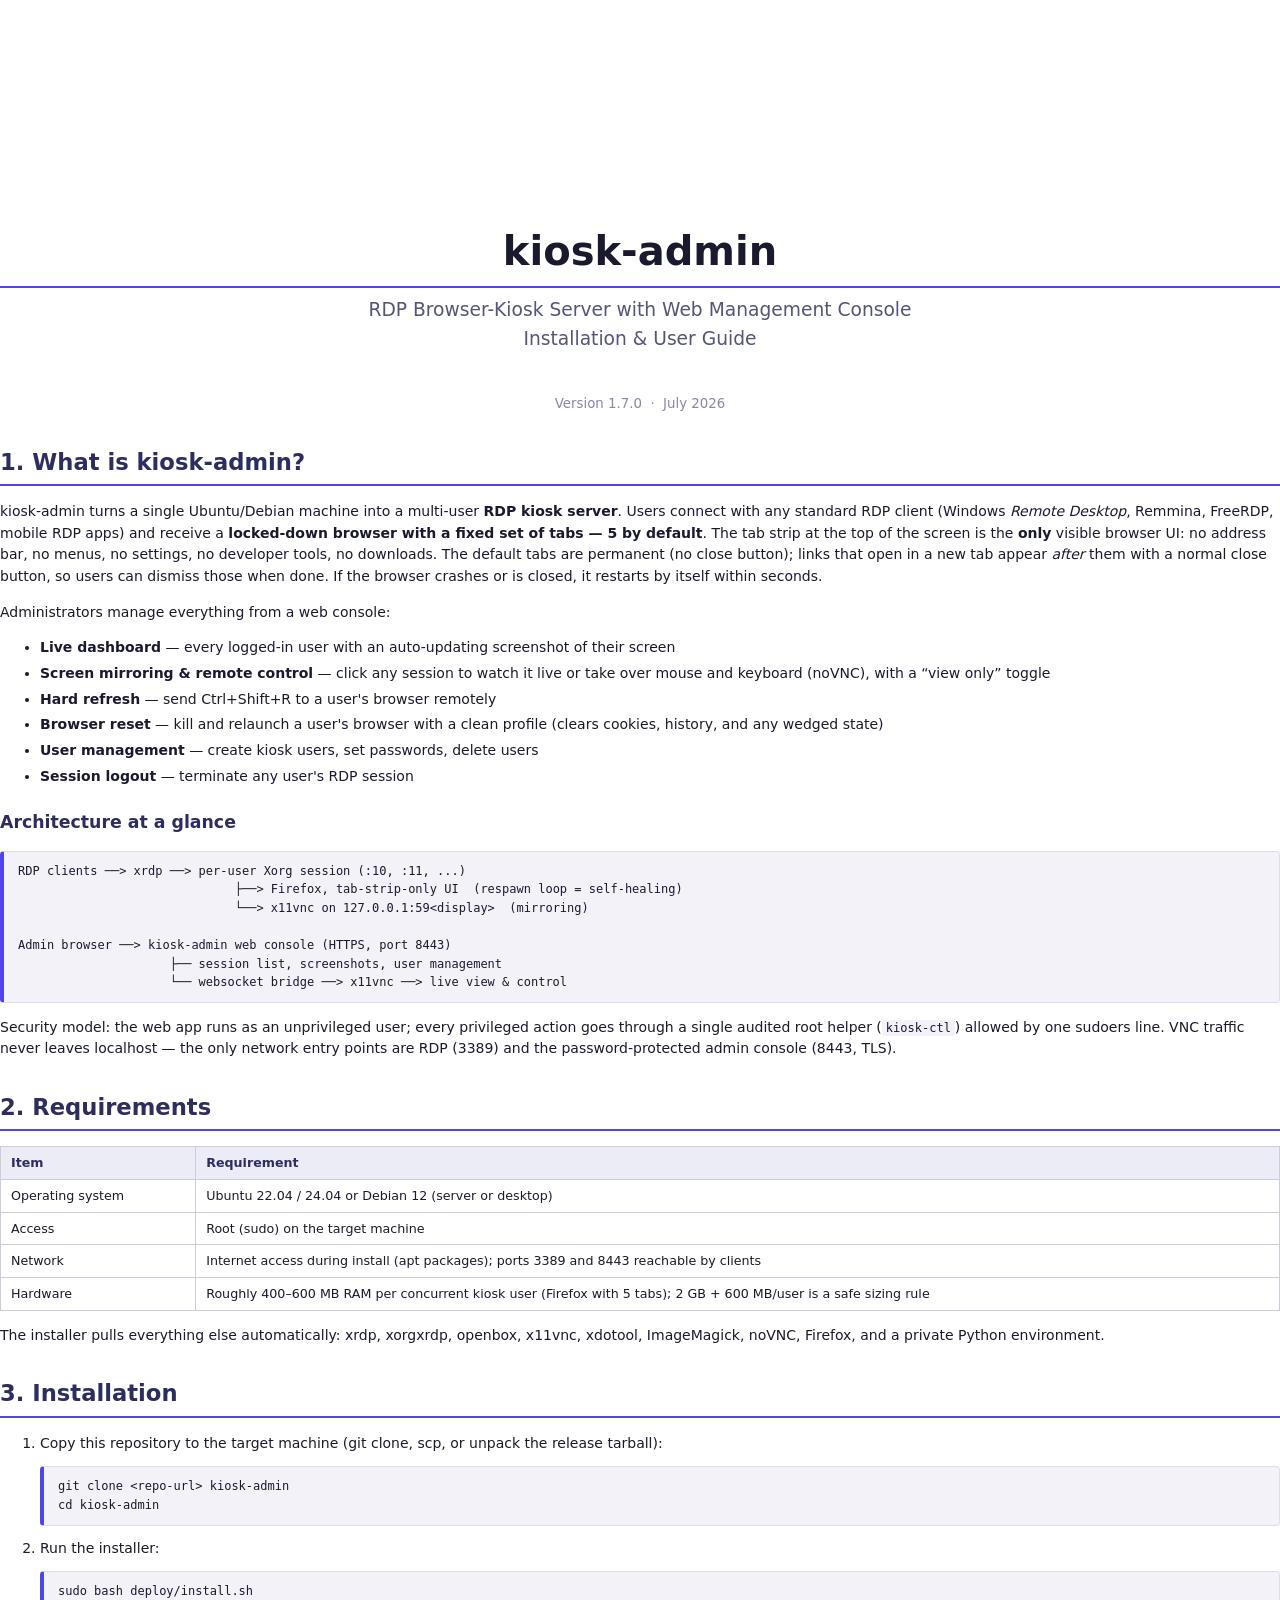
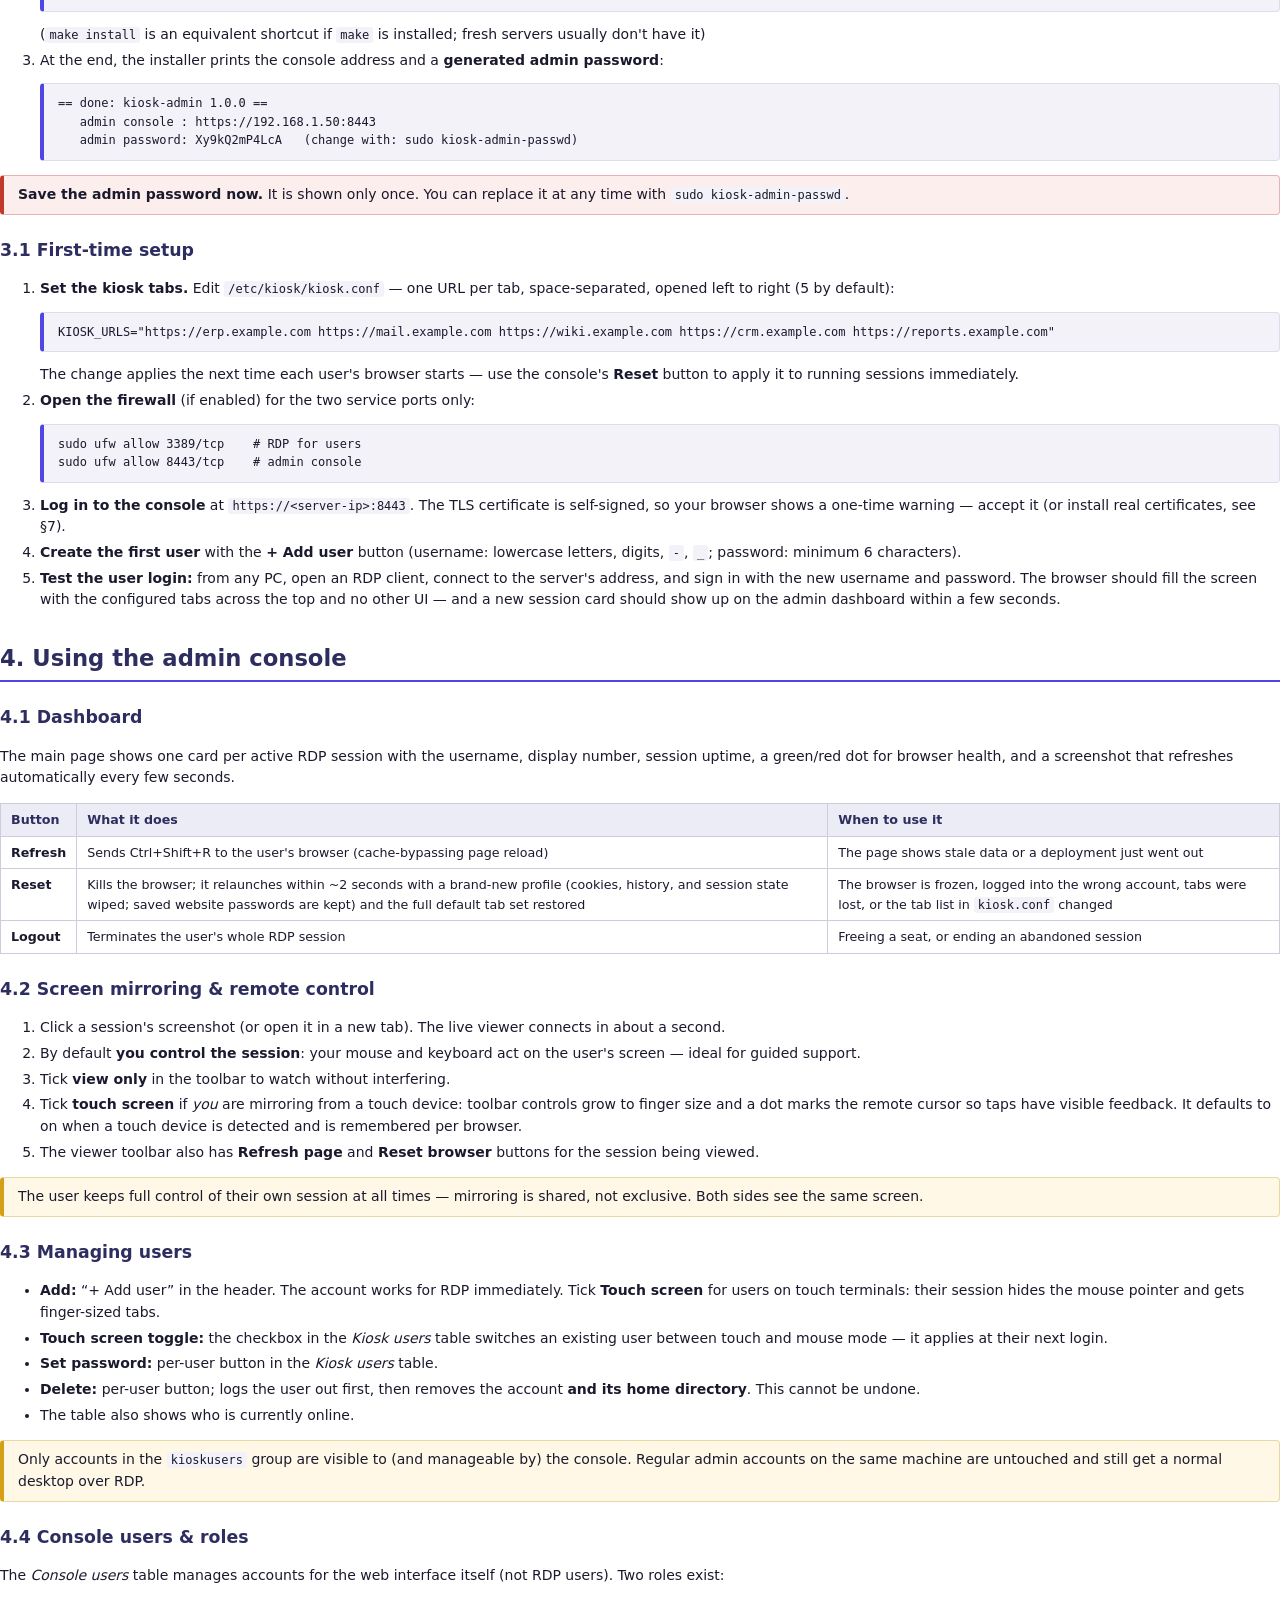
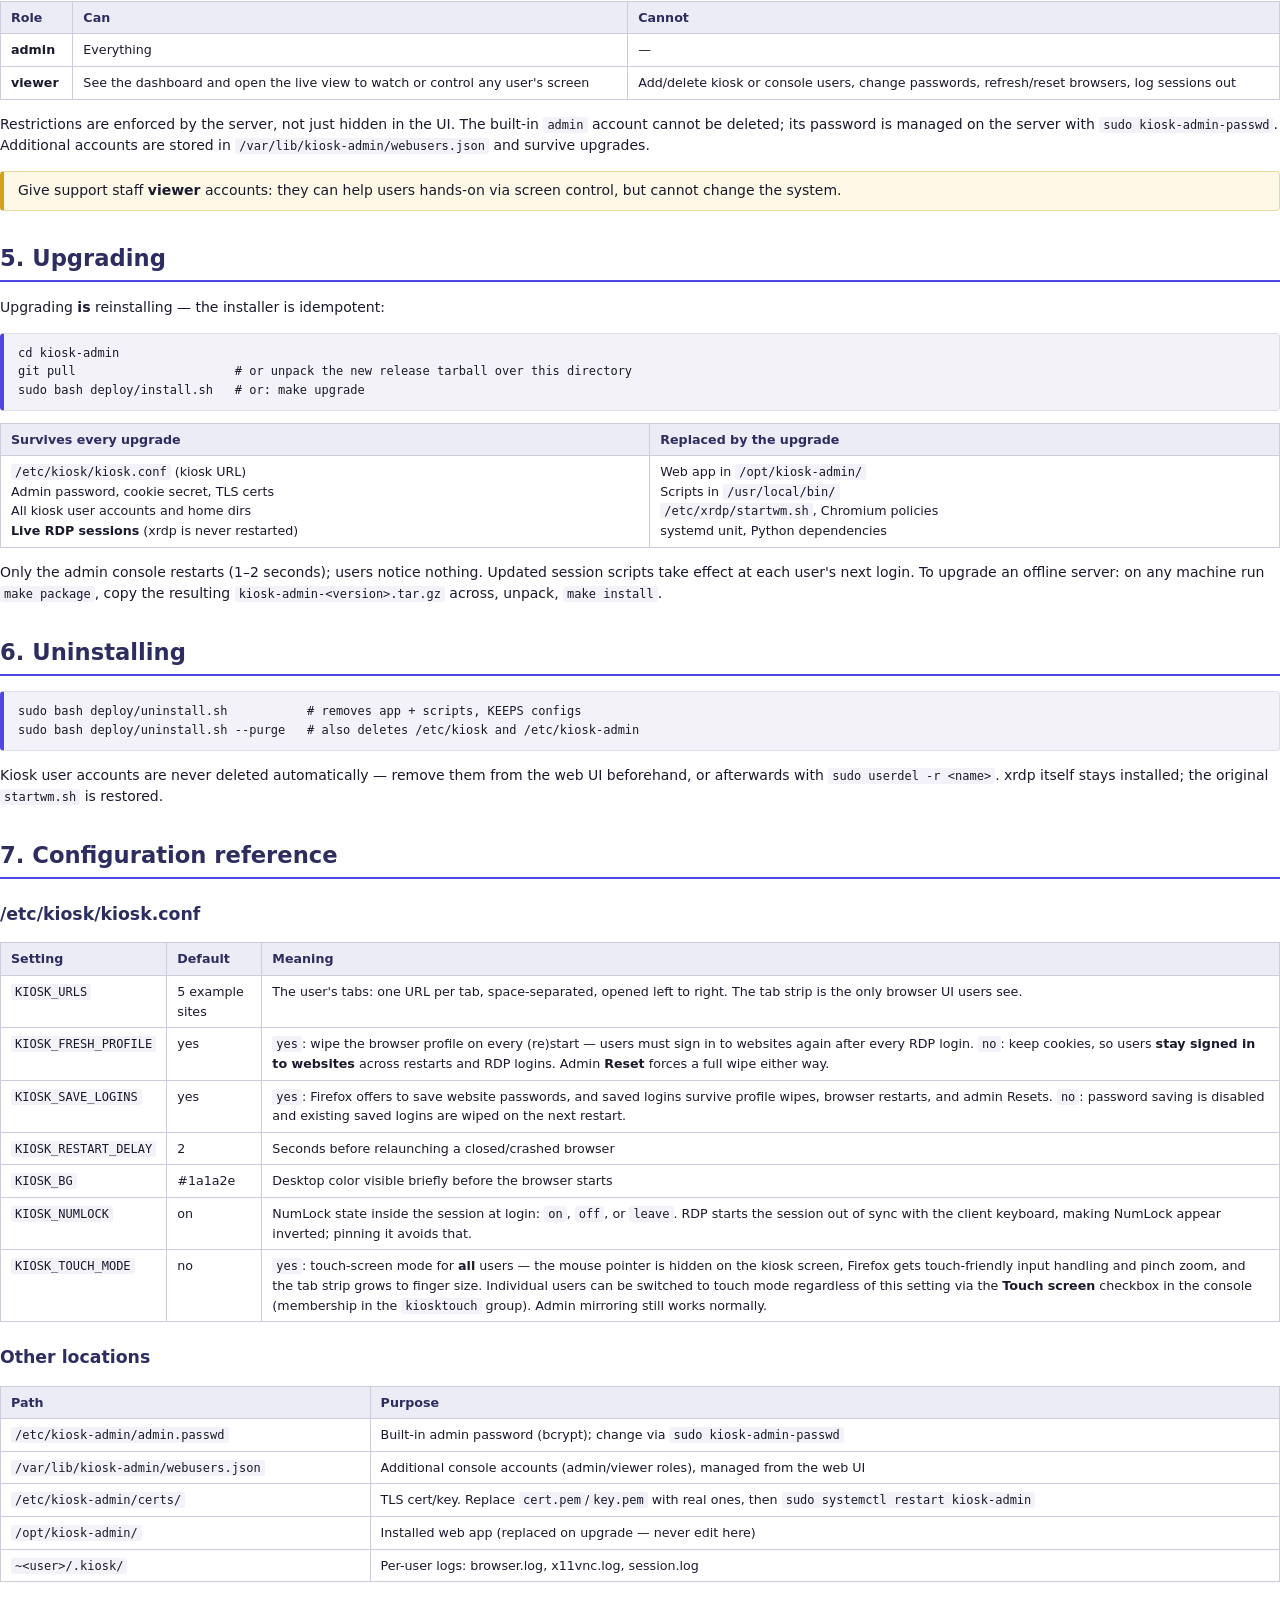
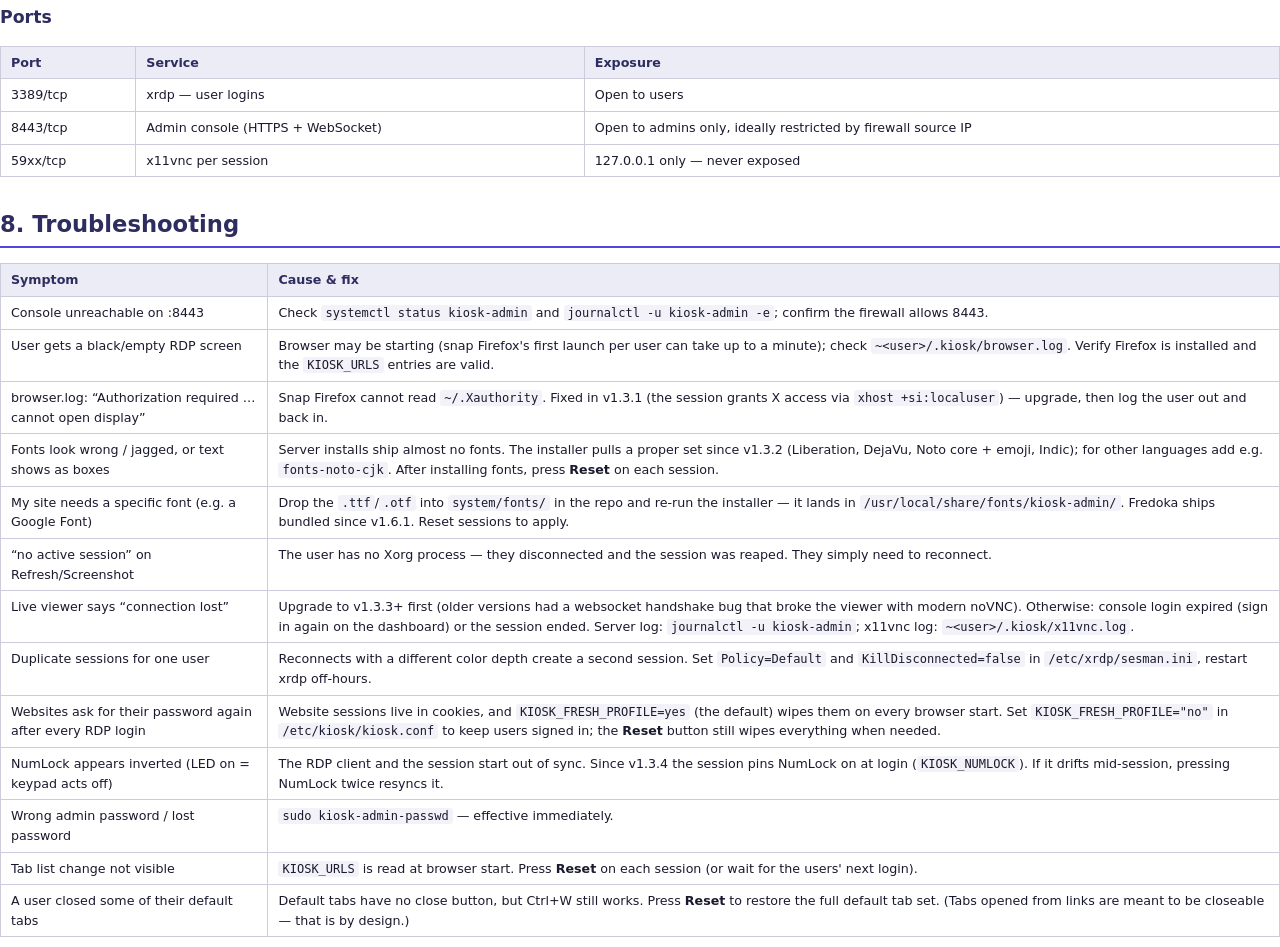
==== docs/guide.html @ f38122cc "Per-user touch screens + touch mode for the mirroring viewer - Kiosk users: "Touch screen" checkbox " ====
<!DOCTYPE html>
<html lang="en">
<head>
<meta charset="utf-8">
<title>kiosk-admin — Installation &amp; User Guide</title>
<style>
  body {
    font-family: "DejaVu Sans", Helvetica, Arial, sans-serif;
    font-size: 10.5pt;
    color: #1a1a2e;
    line-height: 1.55;
    margin: 0;
  }
  .cover {
    text-align: center;
    padding-top: 220px;
    page-break-after: always;
  }
  .cover h1 { font-size: 30pt; margin: 0 0 8px; color: #1a1a2e; }
  .cover .sub { font-size: 14pt; color: #55557a; margin-bottom: 40px; }
  .cover .meta { color: #8888a8; font-size: 10pt; }
  h1 {
    font-size: 17pt; color: #2d2d5f;
    border-bottom: 2px solid #4f46e5;
    padding-bottom: 4px; margin-top: 30px;
    page-break-after: avoid;
  }
  h2 {
    font-size: 13pt; color: #2d2d5f;
    margin-top: 22px; page-break-after: avoid;
  }
  code, pre {
    font-family: "DejaVu Sans Mono", Consolas, monospace;
    font-size: 9pt;
    background: #f2f2f8;
  }
  code { padding: 1px 4px; border-radius: 3px; }
  pre {
    padding: 10px 14px;
    border: 1px solid #ddddee;
    border-left: 4px solid #4f46e5;
    border-radius: 4px;
    white-space: pre-wrap;
    page-break-inside: avoid;
  }
  table {
    border-collapse: collapse;
    width: 100%;
    margin: 10px 0;
    page-break-inside: avoid;
  }
  th, td {
    border: 1px solid #ccccdd;
    padding: 6px 10px;
    text-align: left;
    vertical-align: top;
    font-size: 9.5pt;
  }
  th { background: #ececf6; color: #2d2d5f; }
  .note {
    background: #fff8e6;
    border: 1px solid #e8d9a0;
    border-left: 4px solid #d4a017;
    padding: 8px 14px;
    border-radius: 4px;
    margin: 12px 0;
    page-break-inside: avoid;
  }
  .warn {
    background: #fdeeee;
    border: 1px solid #e5b5b5;
    border-left: 4px solid #c0392b;
    padding: 8px 14px;
    border-radius: 4px;
    margin: 12px 0;
    page-break-inside: avoid;
  }
  ol li, ul li { margin-bottom: 4px; }
  .toc { line-height: 2; }
  .toc a { color: #2d2d5f; text-decoration: none; }
</style>
</head>
<body>

<div class="cover">
  <h1>kiosk-admin</h1>
  <div class="sub">RDP Browser-Kiosk Server with Web Management Console<br>Installation &amp; User Guide</div>
  <div class="meta">Version 1.7.0 &nbsp;&middot;&nbsp; July 2026</div>
</div>

<h1>1. What is kiosk-admin?</h1>
<p>
kiosk-admin turns a single Ubuntu/Debian machine into a multi-user
<b>RDP kiosk server</b>. Users connect with any standard RDP client
(Windows <i>Remote Desktop</i>, Remmina, FreeRDP, mobile RDP apps) and receive a
<b>locked-down browser with a fixed set of tabs — 5 by default</b>. The tab strip
at the top of the screen is the <b>only</b> visible browser UI: no address bar,
no menus, no settings, no developer tools, no downloads. The default tabs are
permanent (no close button); links that open in a new tab appear <i>after</i>
them with a normal close button, so users can dismiss those when done. If the
browser crashes or is closed, it restarts by itself within seconds.
</p>
<p>Administrators manage everything from a web console:</p>
<ul>
  <li><b>Live dashboard</b> — every logged-in user with an auto-updating screenshot of their screen</li>
  <li><b>Screen mirroring &amp; remote control</b> — click any session to watch it live or take over mouse and keyboard (noVNC), with a “view only” toggle</li>
  <li><b>Hard refresh</b> — send Ctrl+Shift+R to a user's browser remotely</li>
  <li><b>Browser reset</b> — kill and relaunch a user's browser with a clean profile (clears cookies, history, and any wedged state)</li>
  <li><b>User management</b> — create kiosk users, set passwords, delete users</li>
  <li><b>Session logout</b> — terminate any user's RDP session</li>
</ul>

<h2>Architecture at a glance</h2>
<pre>RDP clients ──> xrdp ──> per-user Xorg session (:10, :11, ...)
                              ├──> Firefox, tab-strip-only UI  (respawn loop = self-healing)
                              └──> x11vnc on 127.0.0.1:59&lt;display&gt;  (mirroring)

Admin browser ──> kiosk-admin web console (HTTPS, port 8443)
                     ├── session list, screenshots, user management
                     └── websocket bridge ──> x11vnc ──> live view &amp; control</pre>
<p>
Security model: the web app runs as an unprivileged user; every privileged action
goes through a single audited root helper (<code>kiosk-ctl</code>) allowed by one
sudoers line. VNC traffic never leaves localhost — the only network entry points
are RDP (3389) and the password-protected admin console (8443, TLS).
</p>

<h1>2. Requirements</h1>
<table>
  <tr><th>Item</th><th>Requirement</th></tr>
  <tr><td>Operating system</td><td>Ubuntu 22.04 / 24.04 or Debian 12 (server or desktop)</td></tr>
  <tr><td>Access</td><td>Root (sudo) on the target machine</td></tr>
  <tr><td>Network</td><td>Internet access during install (apt packages); ports 3389 and 8443 reachable by clients</td></tr>
  <tr><td>Hardware</td><td>Roughly 400–600&nbsp;MB RAM per concurrent kiosk user (Firefox with 5 tabs); 2&nbsp;GB + 600&nbsp;MB/user is a safe sizing rule</td></tr>
</table>
<p>The installer pulls everything else automatically: xrdp, xorgxrdp, openbox,
x11vnc, xdotool, ImageMagick, noVNC, Firefox, and a private Python environment.</p>

<h1>3. Installation</h1>
<ol>
  <li>Copy this repository to the target machine (git clone, scp, or unpack the release tarball):
<pre>git clone &lt;repo-url&gt; kiosk-admin
cd kiosk-admin</pre></li>
  <li>Run the installer:
<pre>sudo bash deploy/install.sh</pre>
      (<code>make install</code> is an equivalent shortcut if <code>make</code> is
      installed; fresh servers usually don't have it)</li>
  <li>At the end, the installer prints the console address and a
      <b>generated admin password</b>:
<pre>== done: kiosk-admin 1.0.0 ==
   admin console : https://192.168.1.50:8443
   admin password: Xy9kQ2mP4LcA   (change with: sudo kiosk-admin-passwd)</pre></li>
</ol>
<div class="warn"><b>Save the admin password now.</b> It is shown only once.
You can replace it at any time with <code>sudo kiosk-admin-passwd</code>.</div>

<h2>3.1 First-time setup</h2>
<ol>
  <li><b>Set the kiosk tabs.</b> Edit <code>/etc/kiosk/kiosk.conf</code> —
      one URL per tab, space-separated, opened left to right (5 by default):
<pre>KIOSK_URLS="https://erp.example.com https://mail.example.com https://wiki.example.com https://crm.example.com https://reports.example.com"</pre>
      The change applies the next time each user's browser starts — use the
      console's <b>Reset</b> button to apply it to running sessions immediately.</li>
  <li><b>Open the firewall</b> (if enabled) for the two service ports only:
<pre>sudo ufw allow 3389/tcp    # RDP for users
sudo ufw allow 8443/tcp    # admin console</pre></li>
  <li><b>Log in to the console</b> at <code>https://&lt;server-ip&gt;:8443</code>.
      The TLS certificate is self-signed, so your browser shows a one-time
      warning — accept it (or install real certificates, see §7).</li>
  <li><b>Create the first user</b> with the <b>+ Add user</b> button
      (username: lowercase letters, digits, <code>-</code>, <code>_</code>;
      password: minimum 6 characters).</li>
  <li><b>Test the user login:</b> from any PC, open an RDP client, connect to the
      server's address, and sign in with the new username and password. The browser
      should fill the screen with the configured tabs across the top and no other
      UI — and a new session card should show up on the admin dashboard within a
      few seconds.</li>
</ol>

<h1>4. Using the admin console</h1>

<h2>4.1 Dashboard</h2>
<p>The main page shows one card per active RDP session with the username,
display number, session uptime, a green/red dot for browser health, and a
screenshot that refreshes automatically every few seconds.</p>
<table>
  <tr><th>Button</th><th>What it does</th><th>When to use it</th></tr>
  <tr><td><b>Refresh</b></td><td>Sends Ctrl+Shift+R to the user's browser
      (cache-bypassing page reload)</td>
      <td>The page shows stale data or a deployment just went out</td></tr>
  <tr><td><b>Reset</b></td><td>Kills the browser; it relaunches within ~2 seconds
      with a brand-new profile (cookies, history, and session state wiped;
      saved website passwords are kept) and the full default tab set restored</td>
      <td>The browser is frozen, logged into the wrong account, tabs were lost,
      or the tab list in <code>kiosk.conf</code> changed</td></tr>
  <tr><td><b>Logout</b></td><td>Terminates the user's whole RDP session</td>
      <td>Freeing a seat, or ending an abandoned session</td></tr>
</table>

<h2>4.2 Screen mirroring &amp; remote control</h2>
<ol>
  <li>Click a session's screenshot (or open it in a new tab). The live viewer connects
      in about a second.</li>
  <li>By default <b>you control the session</b>: your mouse and keyboard act on
      the user's screen — ideal for guided support.</li>
  <li>Tick <b>view only</b> in the toolbar to watch without interfering.</li>
  <li>Tick <b>touch screen</b> if <i>you</i> are mirroring from a touch device:
      toolbar controls grow to finger size and a dot marks the remote cursor so
      taps have visible feedback. It defaults to on when a touch device is
      detected and is remembered per browser.</li>
  <li>The viewer toolbar also has <b>Refresh page</b> and <b>Reset browser</b>
      buttons for the session being viewed.</li>
</ol>
<div class="note">The user keeps full control of their own session at all times —
mirroring is shared, not exclusive. Both sides see the same screen.</div>

<h2>4.3 Managing users</h2>
<ul>
  <li><b>Add:</b> “+ Add user” in the header. The account works for RDP immediately.
      Tick <b>Touch screen</b> for users on touch terminals: their session hides
      the mouse pointer and gets finger-sized tabs.</li>
  <li><b>Touch screen toggle:</b> the checkbox in the <i>Kiosk users</i> table
      switches an existing user between touch and mouse mode — it applies at
      their next login.</li>
  <li><b>Set password:</b> per-user button in the <i>Kiosk users</i> table.</li>
  <li><b>Delete:</b> per-user button; logs the user out first, then removes the
      account <b>and its home directory</b>. This cannot be undone.</li>
  <li>The table also shows who is currently online.</li>
</ul>
<div class="note">Only accounts in the <code>kioskusers</code> group are visible
to (and manageable by) the console. Regular admin accounts on the same machine are
untouched and still get a normal desktop over RDP.</div>

<h2>4.4 Console users &amp; roles</h2>
<p>The <i>Console users</i> table manages accounts for the web interface itself
(not RDP users). Two roles exist:</p>
<table>
  <tr><th>Role</th><th>Can</th><th>Cannot</th></tr>
  <tr><td><b>admin</b></td><td>Everything</td><td>—</td></tr>
  <tr><td><b>viewer</b></td>
      <td>See the dashboard and open the live view to watch or control any
      user's screen</td>
      <td>Add/delete kiosk or console users, change passwords, refresh/reset
      browsers, log sessions out</td></tr>
</table>
<p>Restrictions are enforced by the server, not just hidden in the UI. The
built-in <code>admin</code> account cannot be deleted; its password is managed
on the server with <code>sudo kiosk-admin-passwd</code>. Additional accounts are
stored in <code>/var/lib/kiosk-admin/webusers.json</code> and survive upgrades.</p>
<div class="note">Give support staff <b>viewer</b> accounts: they can help
users hands-on via screen control, but cannot change the system.</div>

<h1>5. Upgrading</h1>
<p>Upgrading <b>is</b> reinstalling — the installer is idempotent:</p>
<pre>cd kiosk-admin
git pull                      # or unpack the new release tarball over this directory
sudo bash deploy/install.sh   # or: make upgrade</pre>
<table>
  <tr><th>Survives every upgrade</th><th>Replaced by the upgrade</th></tr>
  <tr>
    <td>
      <code>/etc/kiosk/kiosk.conf</code> (kiosk URL)<br>
      Admin password, cookie secret, TLS certs<br>
      All kiosk user accounts and home dirs<br>
      <b>Live RDP sessions</b> (xrdp is never restarted)
    </td>
    <td>
      Web app in <code>/opt/kiosk-admin/</code><br>
      Scripts in <code>/usr/local/bin/</code><br>
      <code>/etc/xrdp/startwm.sh</code>, Chromium policies<br>
      systemd unit, Python dependencies
    </td>
  </tr>
</table>
<p>Only the admin console restarts (1–2 seconds); users notice nothing. Updated
session scripts take effect at each user's next login. To upgrade an offline
server: on any machine run <code>make package</code>, copy the resulting
<code>kiosk-admin-&lt;version&gt;.tar.gz</code> across, unpack, <code>make install</code>.</p>

<h1>6. Uninstalling</h1>
<pre>sudo bash deploy/uninstall.sh           # removes app + scripts, KEEPS configs
sudo bash deploy/uninstall.sh --purge   # also deletes /etc/kiosk and /etc/kiosk-admin</pre>
<p>Kiosk user accounts are never deleted automatically — remove them from the web
UI beforehand, or afterwards with <code>sudo userdel -r &lt;name&gt;</code>.
xrdp itself stays installed; the original <code>startwm.sh</code> is restored.</p>

<h1>7. Configuration reference</h1>
<h2>/etc/kiosk/kiosk.conf</h2>
<table>
  <tr><th>Setting</th><th>Default</th><th>Meaning</th></tr>
  <tr><td><code>KIOSK_URLS</code></td><td>5 example sites</td>
      <td>The user's tabs: one URL per tab, space-separated, opened left to
      right. The tab strip is the only browser UI users see.</td></tr>
  <tr><td><code>KIOSK_FRESH_PROFILE</code></td><td>yes</td>
      <td><code>yes</code>: wipe the browser profile on every (re)start — users
      must sign in to websites again after every RDP login. <code>no</code>:
      keep cookies, so users <b>stay signed in to websites</b> across restarts
      and RDP logins. Admin <b>Reset</b> forces a full wipe either way.</td></tr>
  <tr><td><code>KIOSK_SAVE_LOGINS</code></td><td>yes</td>
      <td><code>yes</code>: Firefox offers to save website passwords, and saved
      logins survive profile wipes, browser restarts, and admin Resets.
      <code>no</code>: password saving is disabled and existing saved logins are
      wiped on the next restart.</td></tr>
  <tr><td><code>KIOSK_RESTART_DELAY</code></td><td>2</td>
      <td>Seconds before relaunching a closed/crashed browser</td></tr>
  <tr><td><code>KIOSK_BG</code></td><td>#1a1a2e</td>
      <td>Desktop color visible briefly before the browser starts</td></tr>
  <tr><td><code>KIOSK_NUMLOCK</code></td><td>on</td>
      <td>NumLock state inside the session at login: <code>on</code>,
      <code>off</code>, or <code>leave</code>. RDP starts the session out of
      sync with the client keyboard, making NumLock appear inverted; pinning
      it avoids that.</td></tr>
  <tr><td><code>KIOSK_TOUCH_MODE</code></td><td>no</td>
      <td><code>yes</code>: touch-screen mode for <b>all</b> users — the mouse
      pointer is hidden on the kiosk screen, Firefox gets touch-friendly input
      handling and pinch zoom, and the tab strip grows to finger size.
      Individual users can be switched to touch mode regardless of this
      setting via the <b>Touch screen</b> checkbox in the console (membership
      in the <code>kiosktouch</code> group). Admin mirroring still works
      normally.</td></tr>
</table>
<h2>Other locations</h2>
<table>
  <tr><th>Path</th><th>Purpose</th></tr>
  <tr><td><code>/etc/kiosk-admin/admin.passwd</code></td><td>Built-in admin password (bcrypt); change via <code>sudo kiosk-admin-passwd</code></td></tr>
  <tr><td><code>/var/lib/kiosk-admin/webusers.json</code></td><td>Additional console accounts (admin/viewer roles), managed from the web UI</td></tr>
  <tr><td><code>/etc/kiosk-admin/certs/</code></td><td>TLS cert/key. Replace <code>cert.pem</code>/<code>key.pem</code> with real ones, then <code>sudo systemctl restart kiosk-admin</code></td></tr>
  <tr><td><code>/opt/kiosk-admin/</code></td><td>Installed web app (replaced on upgrade — never edit here)</td></tr>
  <tr><td><code>~&lt;user&gt;/.kiosk/</code></td><td>Per-user logs: browser.log, x11vnc.log, session.log</td></tr>
</table>
<h2>Ports</h2>
<table>
  <tr><th>Port</th><th>Service</th><th>Exposure</th></tr>
  <tr><td>3389/tcp</td><td>xrdp — user logins</td><td>Open to users</td></tr>
  <tr><td>8443/tcp</td><td>Admin console (HTTPS + WebSocket)</td><td>Open to admins only, ideally restricted by firewall source IP</td></tr>
  <tr><td>59xx/tcp</td><td>x11vnc per session</td><td>127.0.0.1 only — never exposed</td></tr>
</table>

<h1>8. Troubleshooting</h1>
<table>
  <tr><th>Symptom</th><th>Cause &amp; fix</th></tr>
  <tr><td>Console unreachable on :8443</td>
      <td>Check <code>systemctl status kiosk-admin</code> and
      <code>journalctl -u kiosk-admin -e</code>; confirm the firewall allows 8443.</td></tr>
  <tr><td>User gets a black/empty RDP screen</td>
      <td>Browser may be starting (snap Firefox's first launch per user can take
      up to a minute); check <code>~&lt;user&gt;/.kiosk/browser.log</code>.
      Verify Firefox is installed and the <code>KIOSK_URLS</code> entries are valid.</td></tr>
  <tr><td>browser.log: “Authorization required … cannot open display”</td>
      <td>Snap Firefox cannot read <code>~/.Xauthority</code>. Fixed in v1.3.1
      (the session grants X access via <code>xhost +si:localuser</code>) —
      upgrade, then log the user out and back in.</td></tr>
  <tr><td>Fonts look wrong / jagged, or text shows as boxes</td>
      <td>Server installs ship almost no fonts. The installer pulls a proper
      set since v1.3.2 (Liberation, DejaVu, Noto core + emoji, Indic); for
      other languages add e.g. <code>fonts-noto-cjk</code>. After installing
      fonts, press <b>Reset</b> on each session.</td></tr>
  <tr><td>My site needs a specific font (e.g. a Google Font)</td>
      <td>Drop the <code>.ttf</code>/<code>.otf</code> into
      <code>system/fonts/</code> in the repo and re-run the installer — it lands
      in <code>/usr/local/share/fonts/kiosk-admin/</code>. Fredoka ships
      bundled since v1.6.1. Reset sessions to apply.</td></tr>
  <tr><td>“no active session” on Refresh/Screenshot</td>
      <td>The user has no Xorg process — they disconnected and the session was
      reaped. They simply need to reconnect.</td></tr>
  <tr><td>Live viewer says “connection lost”</td>
      <td>Upgrade to v1.3.3+ first (older versions had a websocket handshake bug
      that broke the viewer with modern noVNC). Otherwise: console login expired
      (sign in again on the dashboard) or the session ended. Server log:
      <code>journalctl -u kiosk-admin</code>; x11vnc log:
      <code>~&lt;user&gt;/.kiosk/x11vnc.log</code>.</td></tr>
  <tr><td>Duplicate sessions for one user</td>
      <td>Reconnects with a different color depth create a second session. Set
      <code>Policy=Default</code> and <code>KillDisconnected=false</code> in
      <code>/etc/xrdp/sesman.ini</code>, restart xrdp off-hours.</td></tr>
  <tr><td>Websites ask for their password again after every RDP login</td>
      <td>Website sessions live in cookies, and <code>KIOSK_FRESH_PROFILE=yes</code>
      (the default) wipes them on every browser start. Set
      <code>KIOSK_FRESH_PROFILE="no"</code> in <code>/etc/kiosk/kiosk.conf</code>
      to keep users signed in; the <b>Reset</b> button still wipes everything
      when needed.</td></tr>
  <tr><td>NumLock appears inverted (LED on = keypad acts off)</td>
      <td>The RDP client and the session start out of sync. Since v1.3.4 the
      session pins NumLock on at login (<code>KIOSK_NUMLOCK</code>). If it
      drifts mid-session, pressing NumLock twice resyncs it.</td></tr>
  <tr><td>Wrong admin password / lost password</td>
      <td><code>sudo kiosk-admin-passwd</code> — effective immediately.</td></tr>
  <tr><td>Tab list change not visible</td>
      <td><code>KIOSK_URLS</code> is read at browser start. Press <b>Reset</b> on
      each session (or wait for the users' next login).</td></tr>
  <tr><td>A user closed some of their default tabs</td>
      <td>Default tabs have no close button, but Ctrl+W still works. Press
      <b>Reset</b> to restore the full default tab set. (Tabs opened from links
      are meant to be closeable — that is by design.)</td></tr>
</table>

</body>
</html>
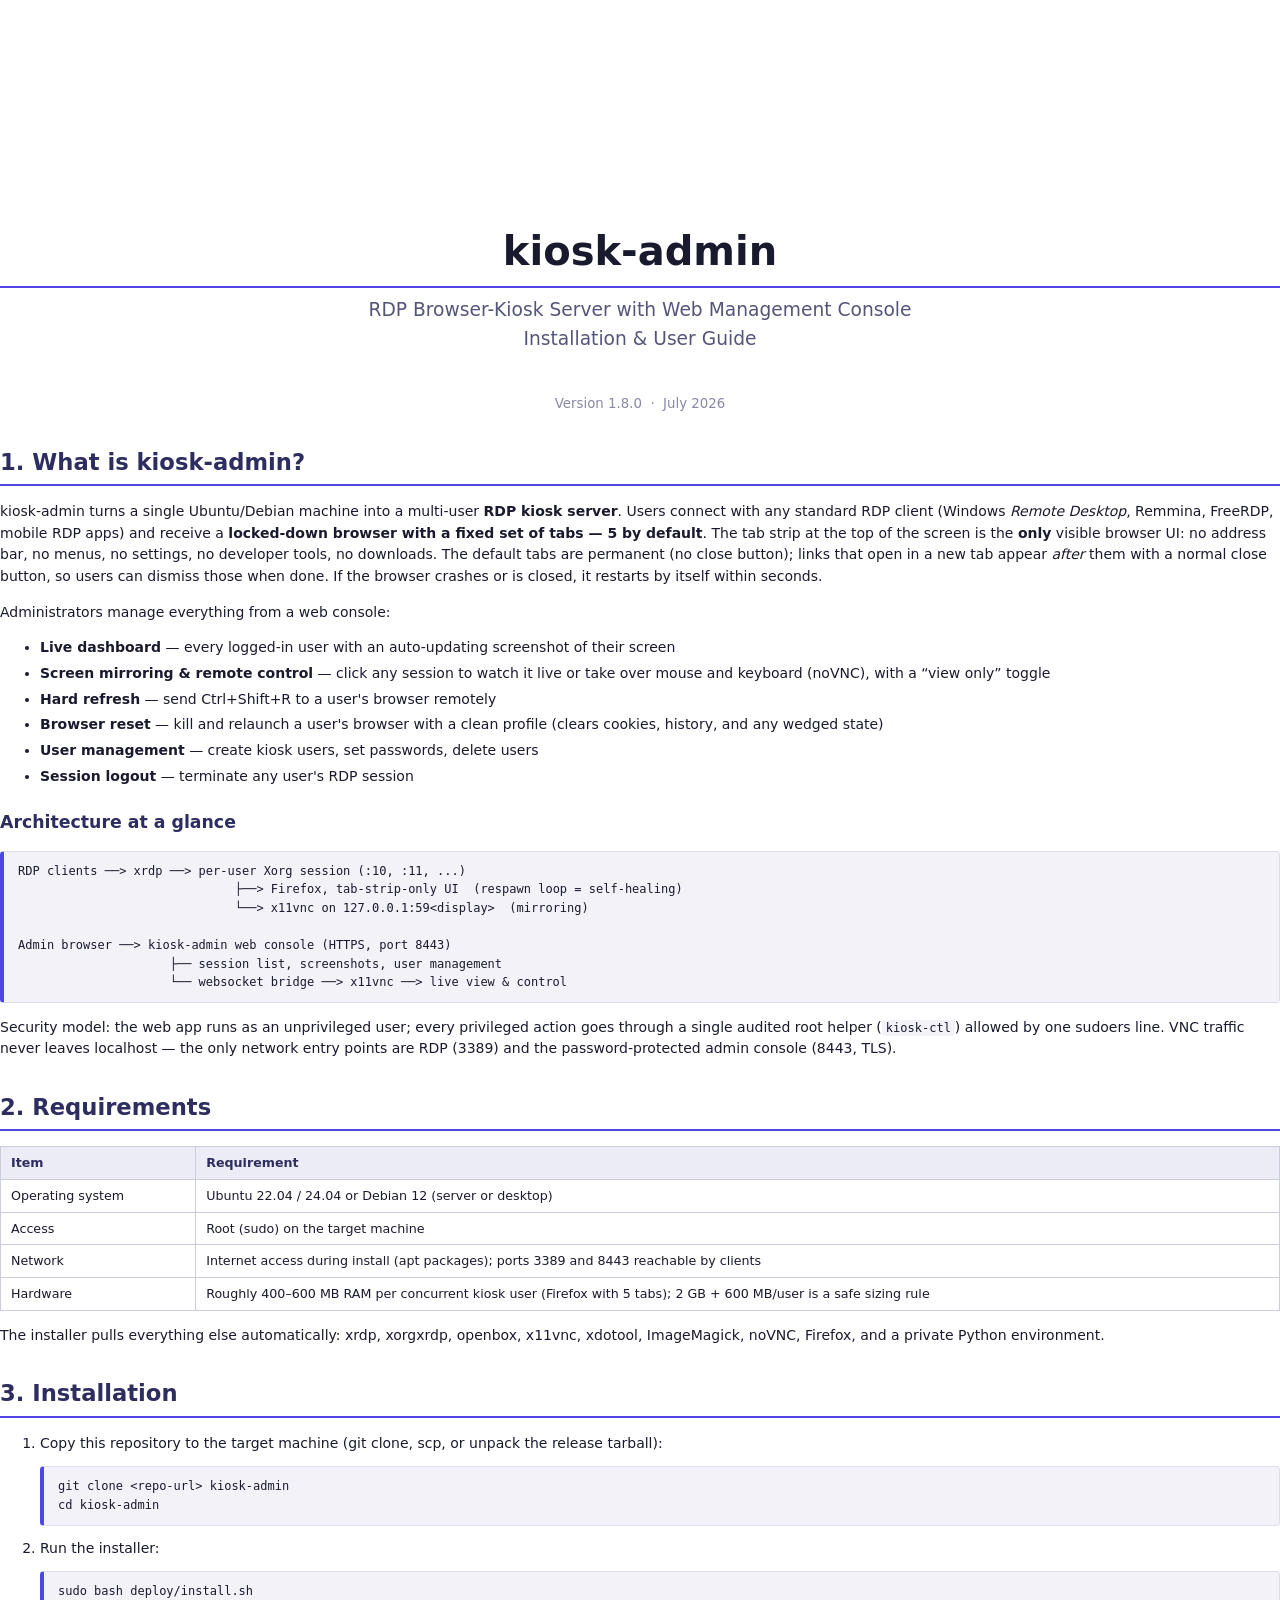
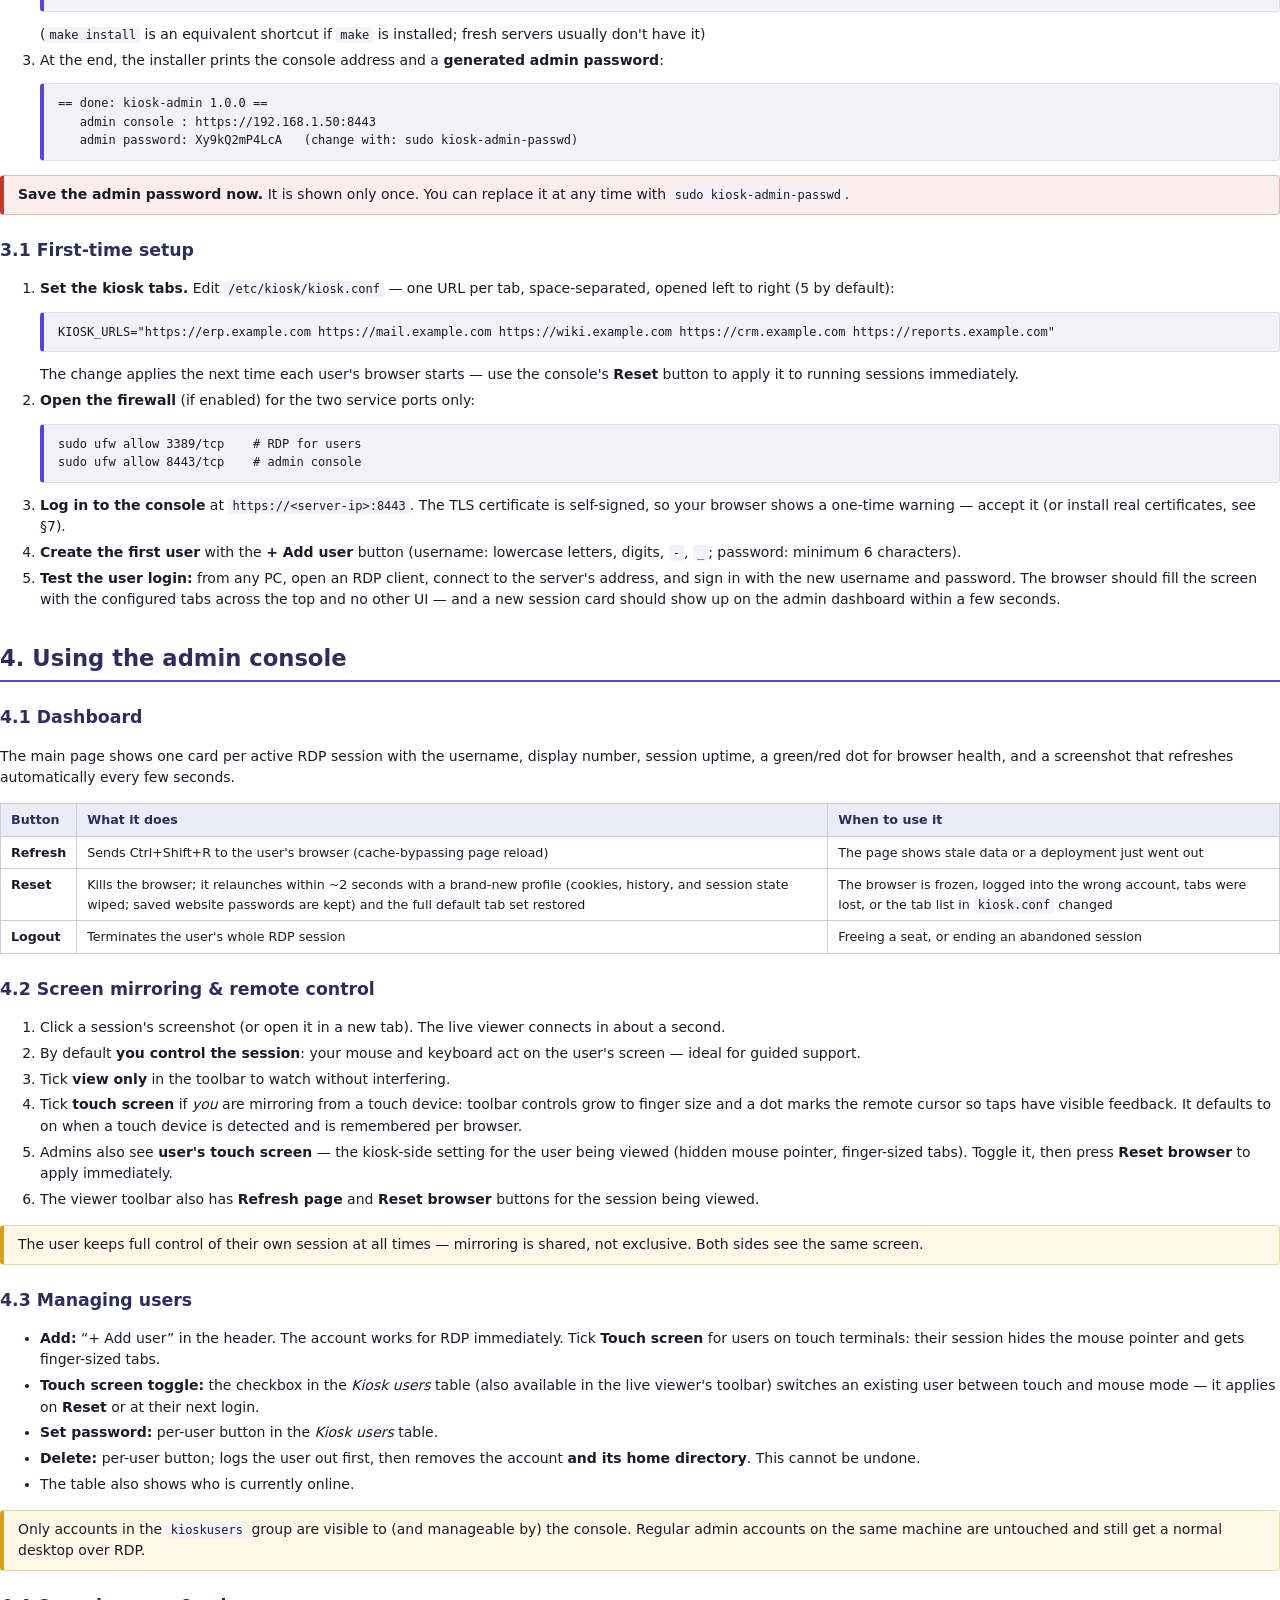
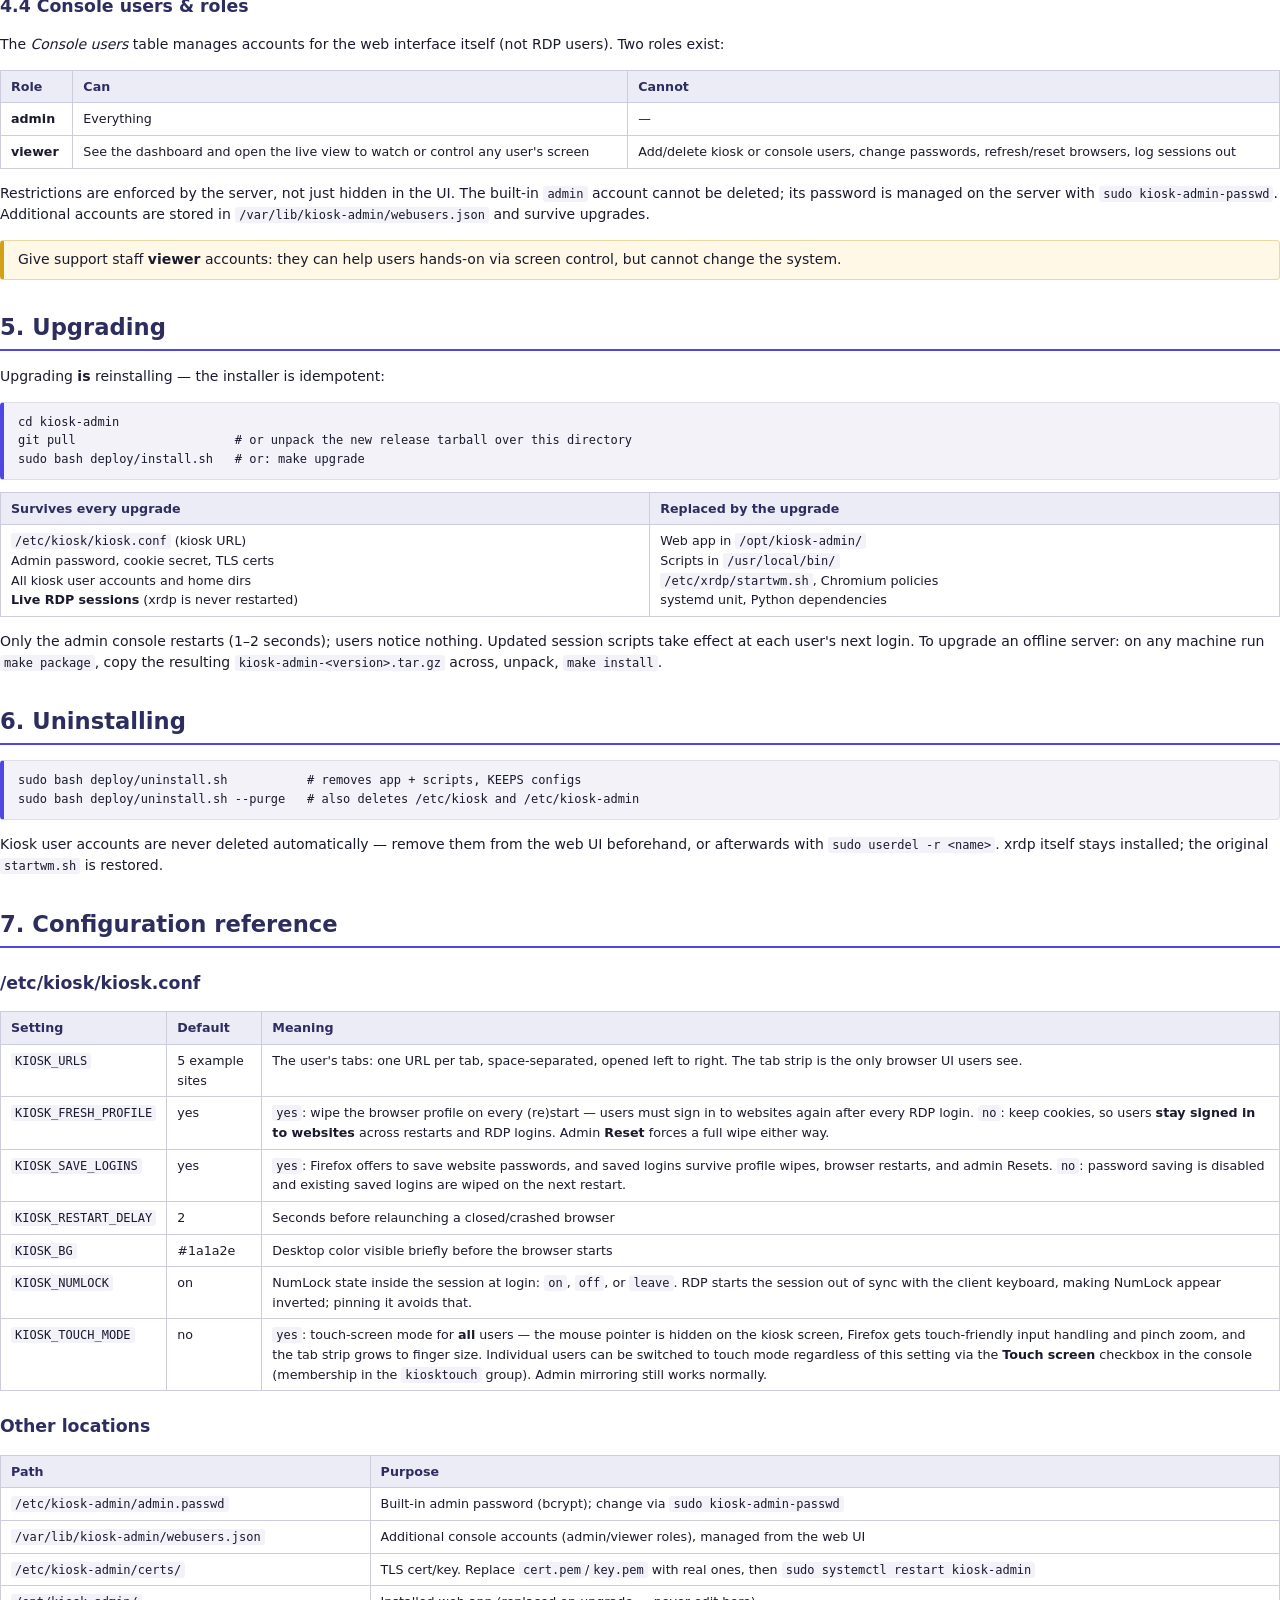
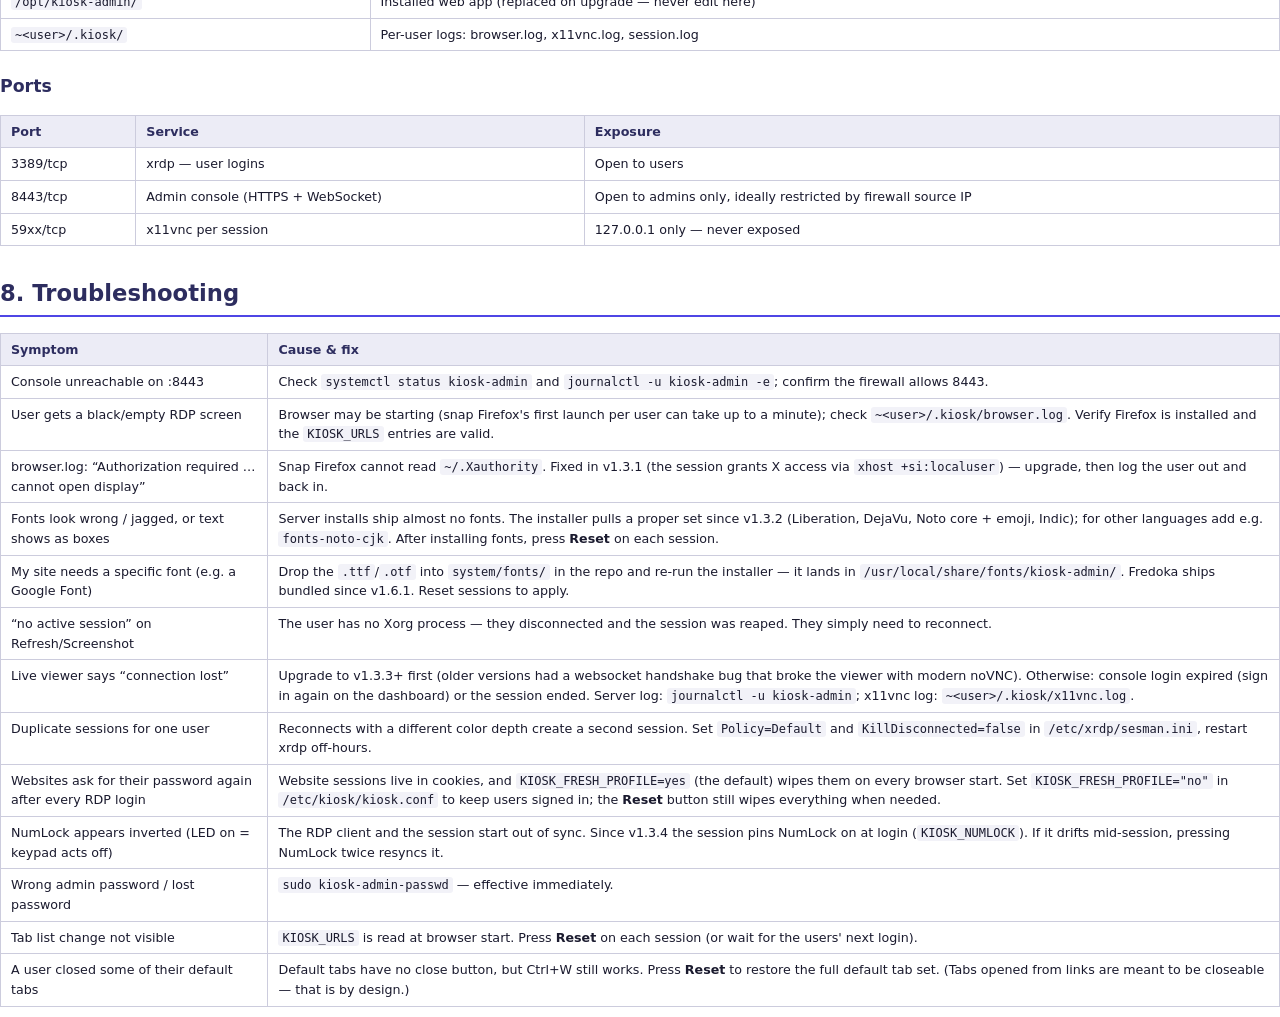
==== commit 761d24bb: "Touch toggle for the viewed user in the remote viewer; apply on Reset - Live viewer toolbar gains an" ====
--- a/docs/guide.html
+++ b/docs/guide.html
@@ -85,7 +85,7 @@
 <div class="cover">
   <h1>kiosk-admin</h1>
   <div class="sub">RDP Browser-Kiosk Server with Web Management Console<br>Installation &amp; User Guide</div>
-  <div class="meta">Version 1.7.0 &nbsp;&middot;&nbsp; July 2026</div>
+  <div class="meta">Version 1.8.0 &nbsp;&middot;&nbsp; July 2026</div>
 </div>
 
 <h1>1. What is kiosk-admin?</h1>
@@ -208,6 +208,9 @@
       toolbar controls grow to finger size and a dot marks the remote cursor so
       taps have visible feedback. It defaults to on when a touch device is
       detected and is remembered per browser.</li>
+  <li>Admins also see <b>user's touch screen</b> — the kiosk-side setting for
+      the user being viewed (hidden mouse pointer, finger-sized tabs). Toggle
+      it, then press <b>Reset browser</b> to apply immediately.</li>
   <li>The viewer toolbar also has <b>Refresh page</b> and <b>Reset browser</b>
       buttons for the session being viewed.</li>
 </ol>
@@ -220,8 +223,9 @@
       Tick <b>Touch screen</b> for users on touch terminals: their session hides
       the mouse pointer and gets finger-sized tabs.</li>
   <li><b>Touch screen toggle:</b> the checkbox in the <i>Kiosk users</i> table
-      switches an existing user between touch and mouse mode — it applies at
-      their next login.</li>
+      (also available in the live viewer's toolbar) switches an existing user
+      between touch and mouse mode — it applies on <b>Reset</b> or at their
+      next login.</li>
   <li><b>Set password:</b> per-user button in the <i>Kiosk users</i> table.</li>
   <li><b>Delete:</b> per-user button; logs the user out first, then removes the
       account <b>and its home directory</b>. This cannot be undone.</li>
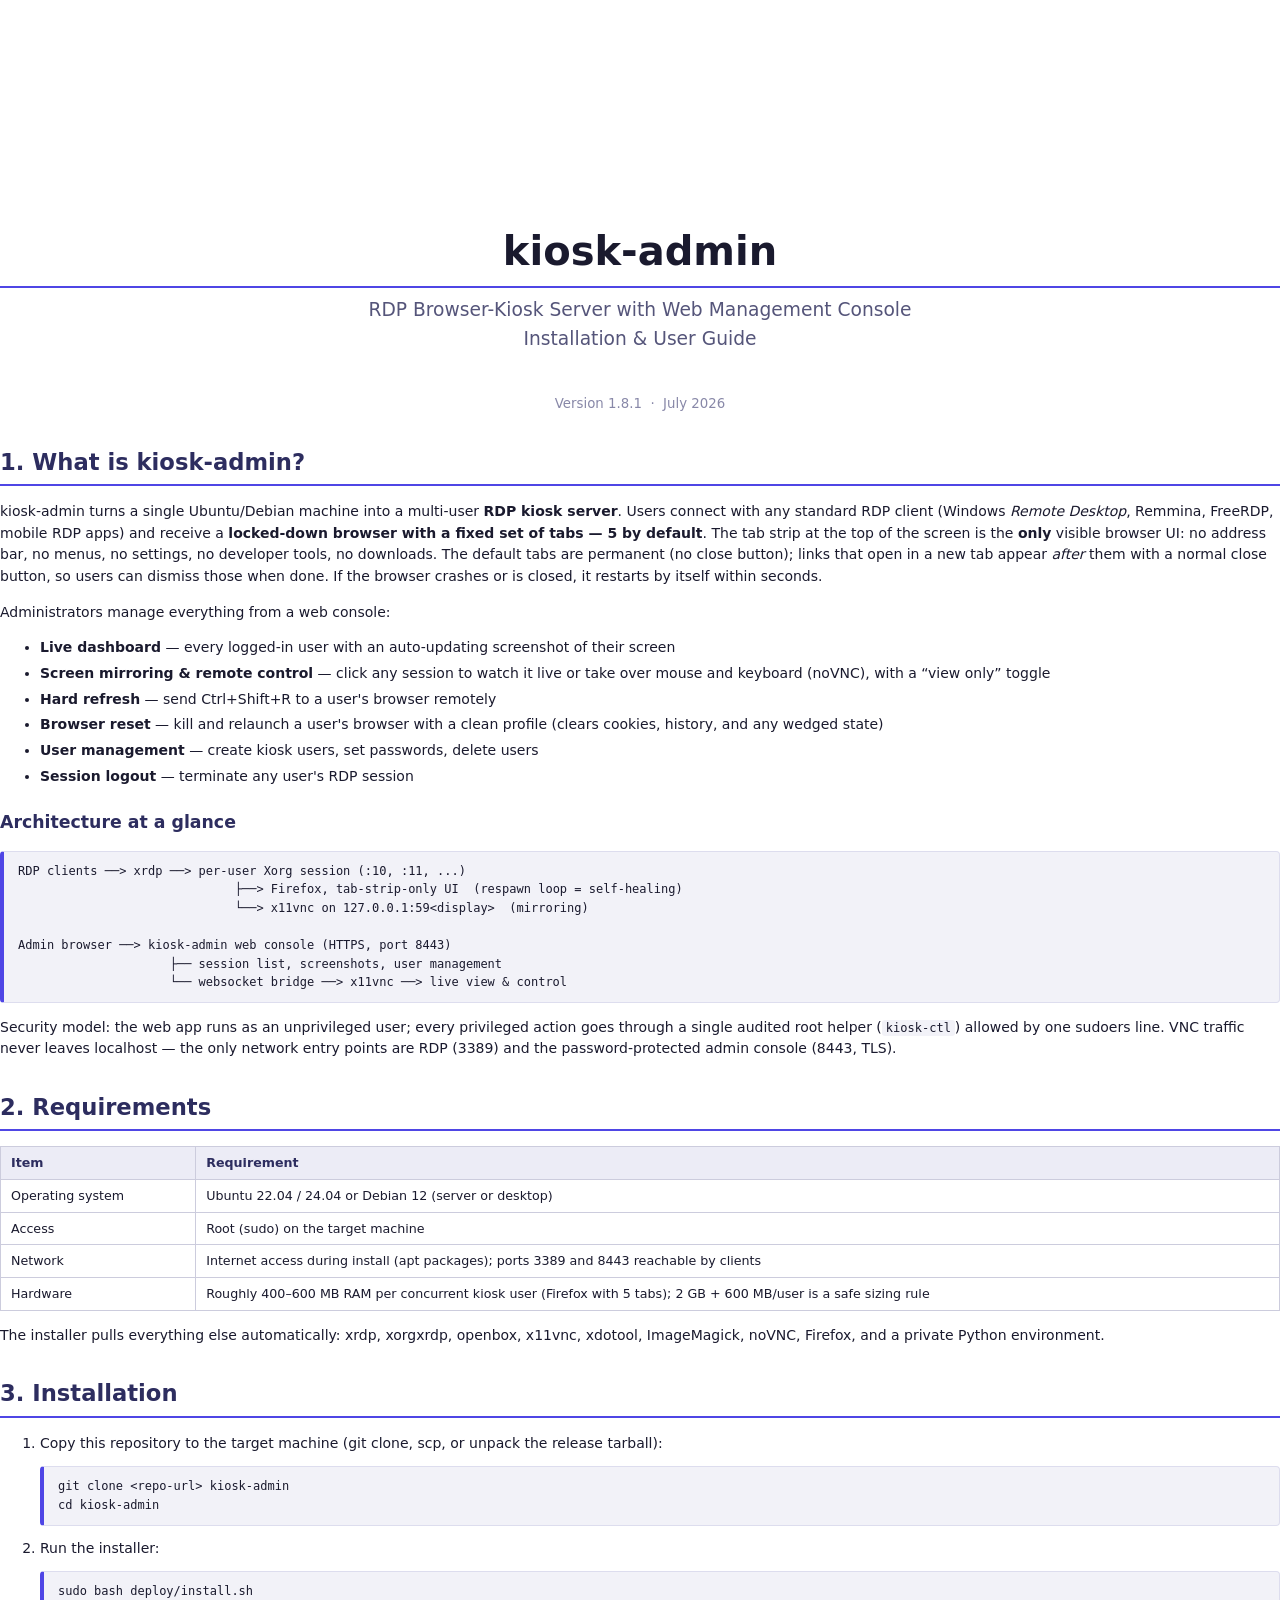
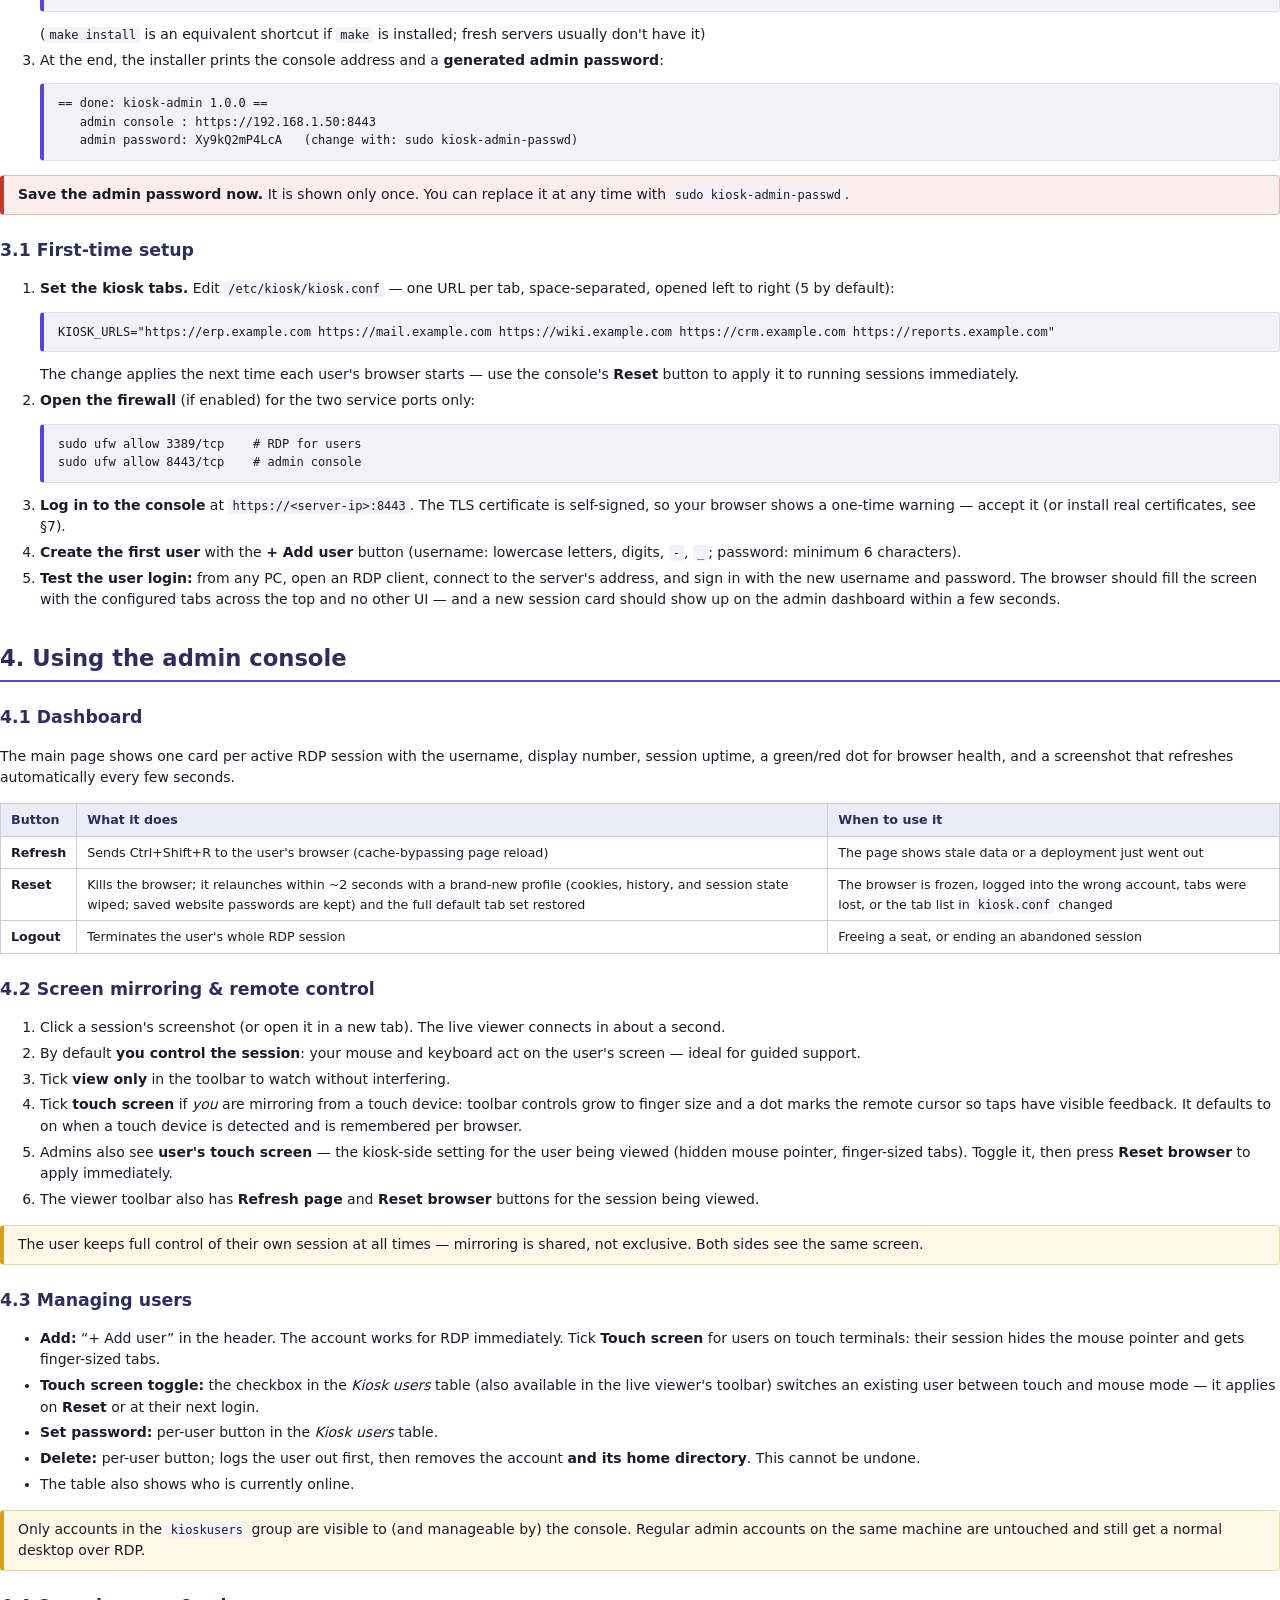
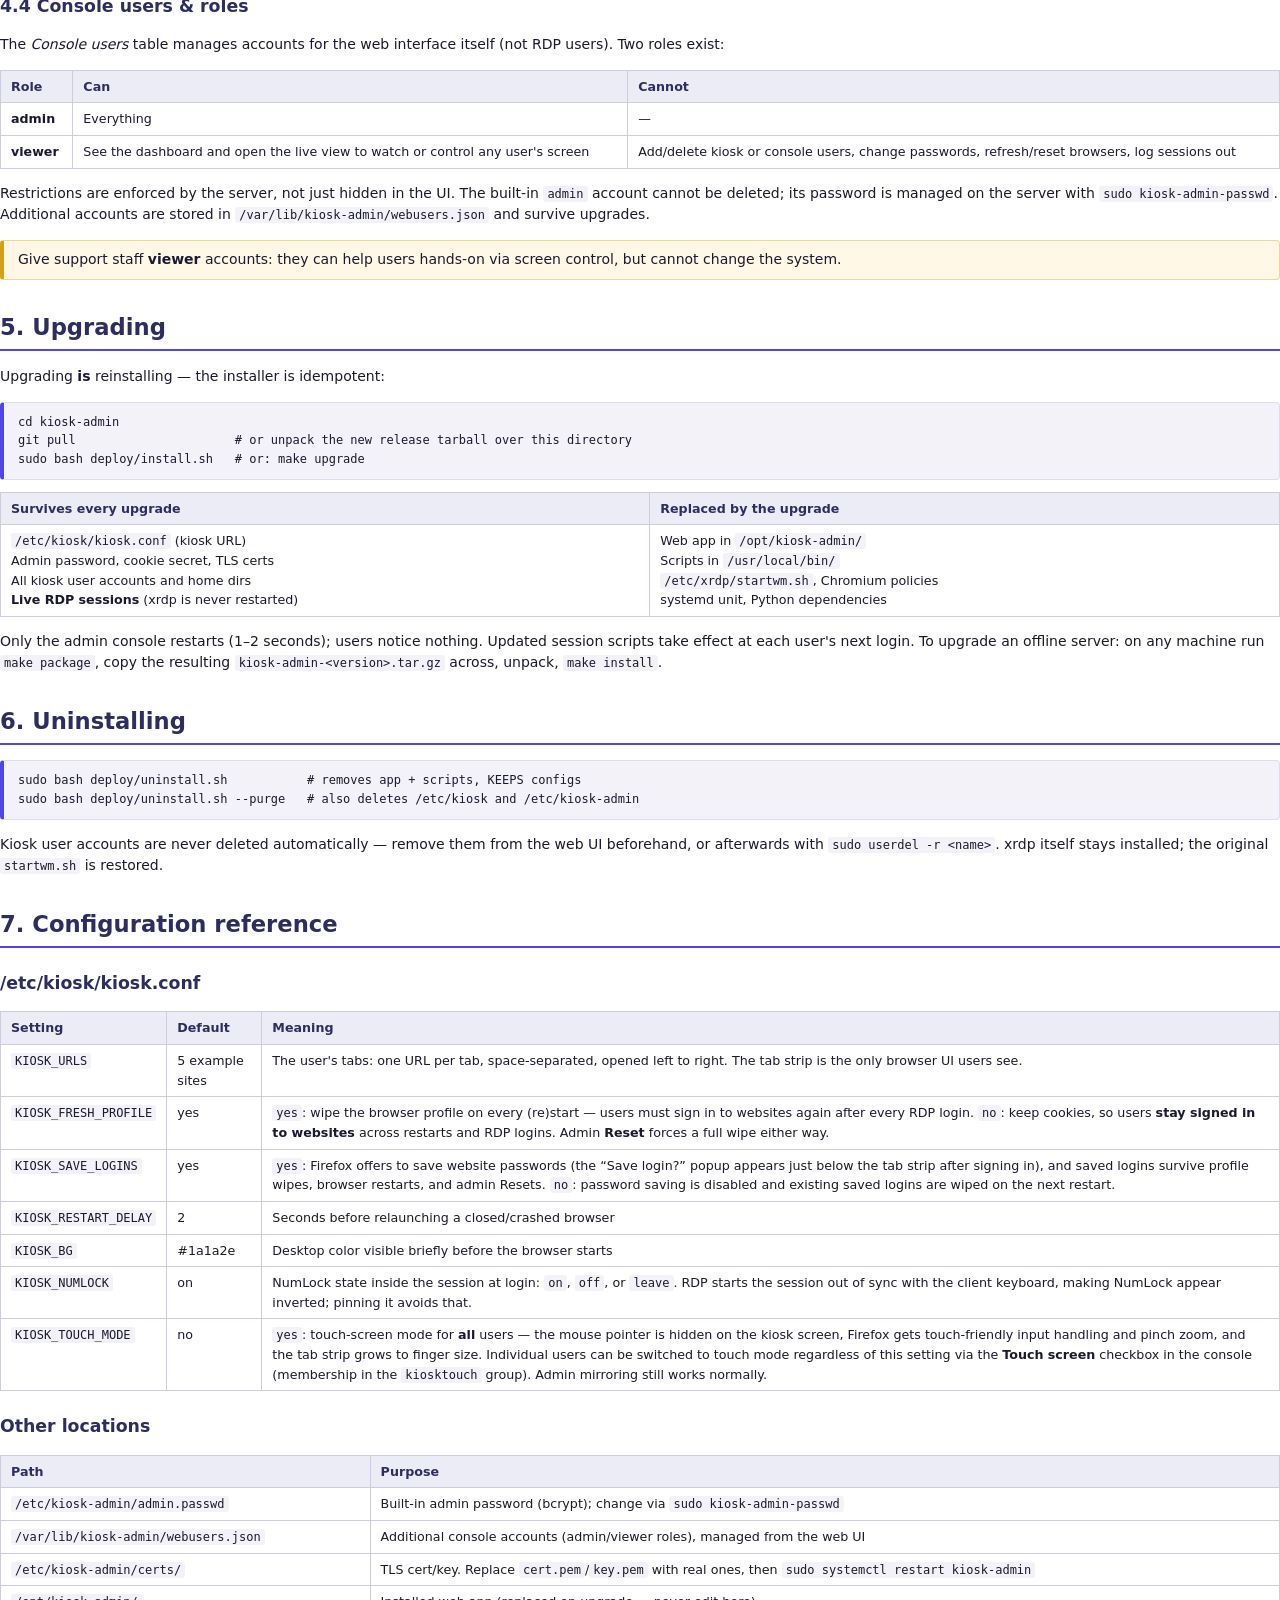
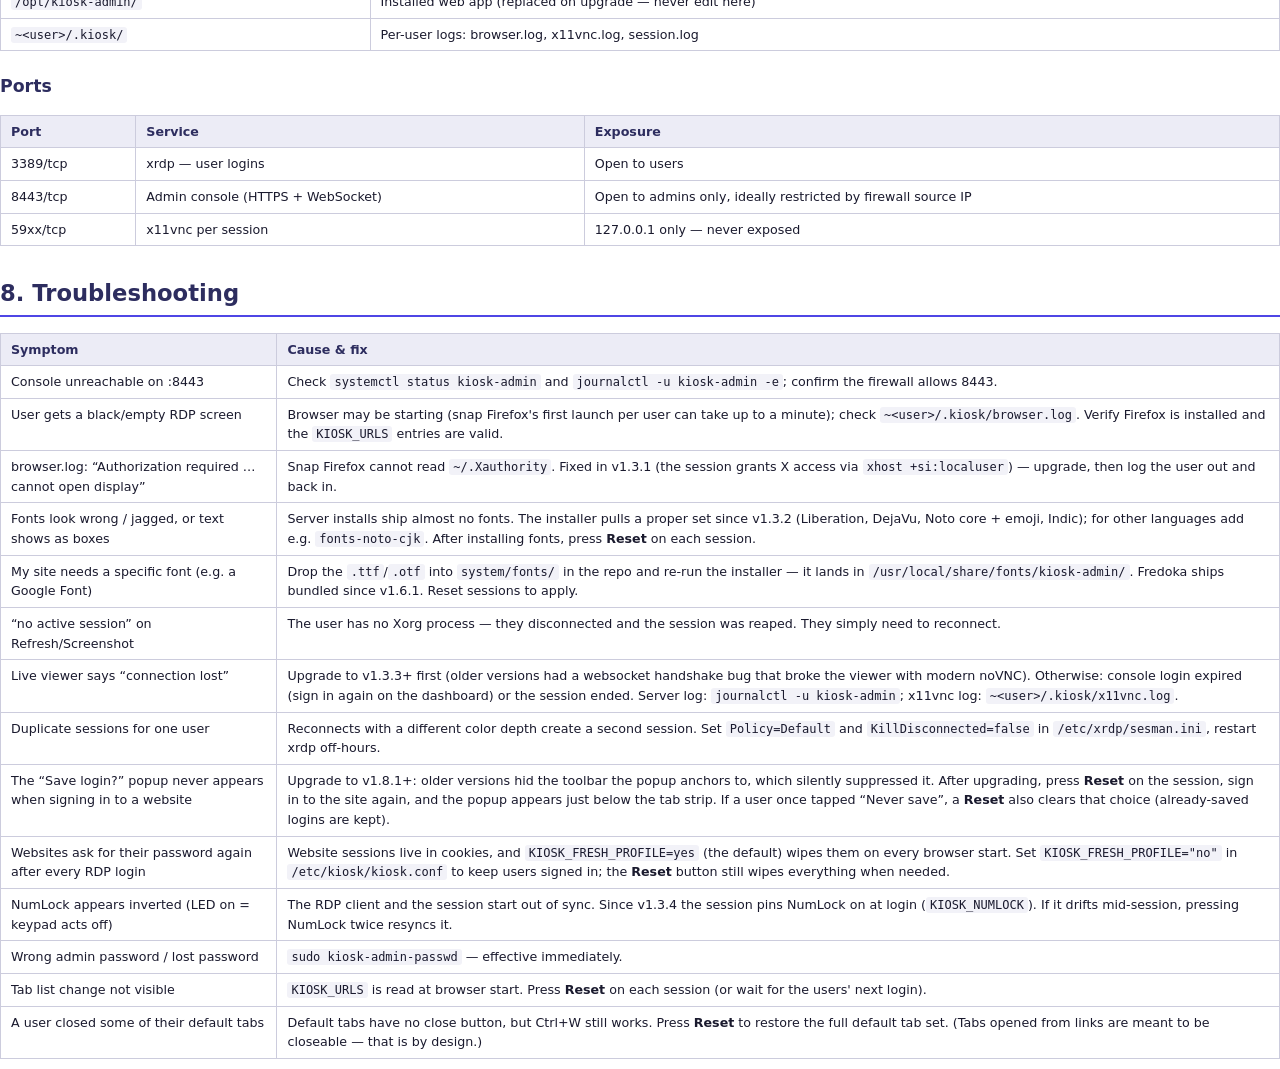
==== commit a16e08bd: "Fix save-password popup never appearing: 1px nav bar instead of hidden Firefox suppresses doorhanger" ====
--- a/docs/guide.html
+++ b/docs/guide.html
@@ -85,7 +85,7 @@
 <div class="cover">
   <h1>kiosk-admin</h1>
   <div class="sub">RDP Browser-Kiosk Server with Web Management Console<br>Installation &amp; User Guide</div>
-  <div class="meta">Version 1.8.0 &nbsp;&middot;&nbsp; July 2026</div>
+  <div class="meta">Version 1.8.1 &nbsp;&middot;&nbsp; July 2026</div>
 </div>
 
 <h1>1. What is kiosk-admin?</h1>
@@ -301,10 +301,11 @@
       keep cookies, so users <b>stay signed in to websites</b> across restarts
       and RDP logins. Admin <b>Reset</b> forces a full wipe either way.</td></tr>
   <tr><td><code>KIOSK_SAVE_LOGINS</code></td><td>yes</td>
-      <td><code>yes</code>: Firefox offers to save website passwords, and saved
-      logins survive profile wipes, browser restarts, and admin Resets.
-      <code>no</code>: password saving is disabled and existing saved logins are
-      wiped on the next restart.</td></tr>
+      <td><code>yes</code>: Firefox offers to save website passwords (the
+      “Save login?” popup appears just below the tab strip after signing in),
+      and saved logins survive profile wipes, browser restarts, and admin
+      Resets. <code>no</code>: password saving is disabled and existing saved
+      logins are wiped on the next restart.</td></tr>
   <tr><td><code>KIOSK_RESTART_DELAY</code></td><td>2</td>
       <td>Seconds before relaunching a closed/crashed browser</td></tr>
   <tr><td><code>KIOSK_BG</code></td><td>#1a1a2e</td>
@@ -377,6 +378,12 @@
       <td>Reconnects with a different color depth create a second session. Set
       <code>Policy=Default</code> and <code>KillDisconnected=false</code> in
       <code>/etc/xrdp/sesman.ini</code>, restart xrdp off-hours.</td></tr>
+  <tr><td>The “Save login?” popup never appears when signing in to a website</td>
+      <td>Upgrade to v1.8.1+: older versions hid the toolbar the popup anchors
+      to, which silently suppressed it. After upgrading, press <b>Reset</b> on
+      the session, sign in to the site again, and the popup appears just below
+      the tab strip. If a user once tapped “Never save”, a <b>Reset</b> also
+      clears that choice (already-saved logins are kept).</td></tr>
   <tr><td>Websites ask for their password again after every RDP login</td>
       <td>Website sessions live in cookies, and <code>KIOSK_FRESH_PROFILE=yes</code>
       (the default) wipes them on every browser start. Set
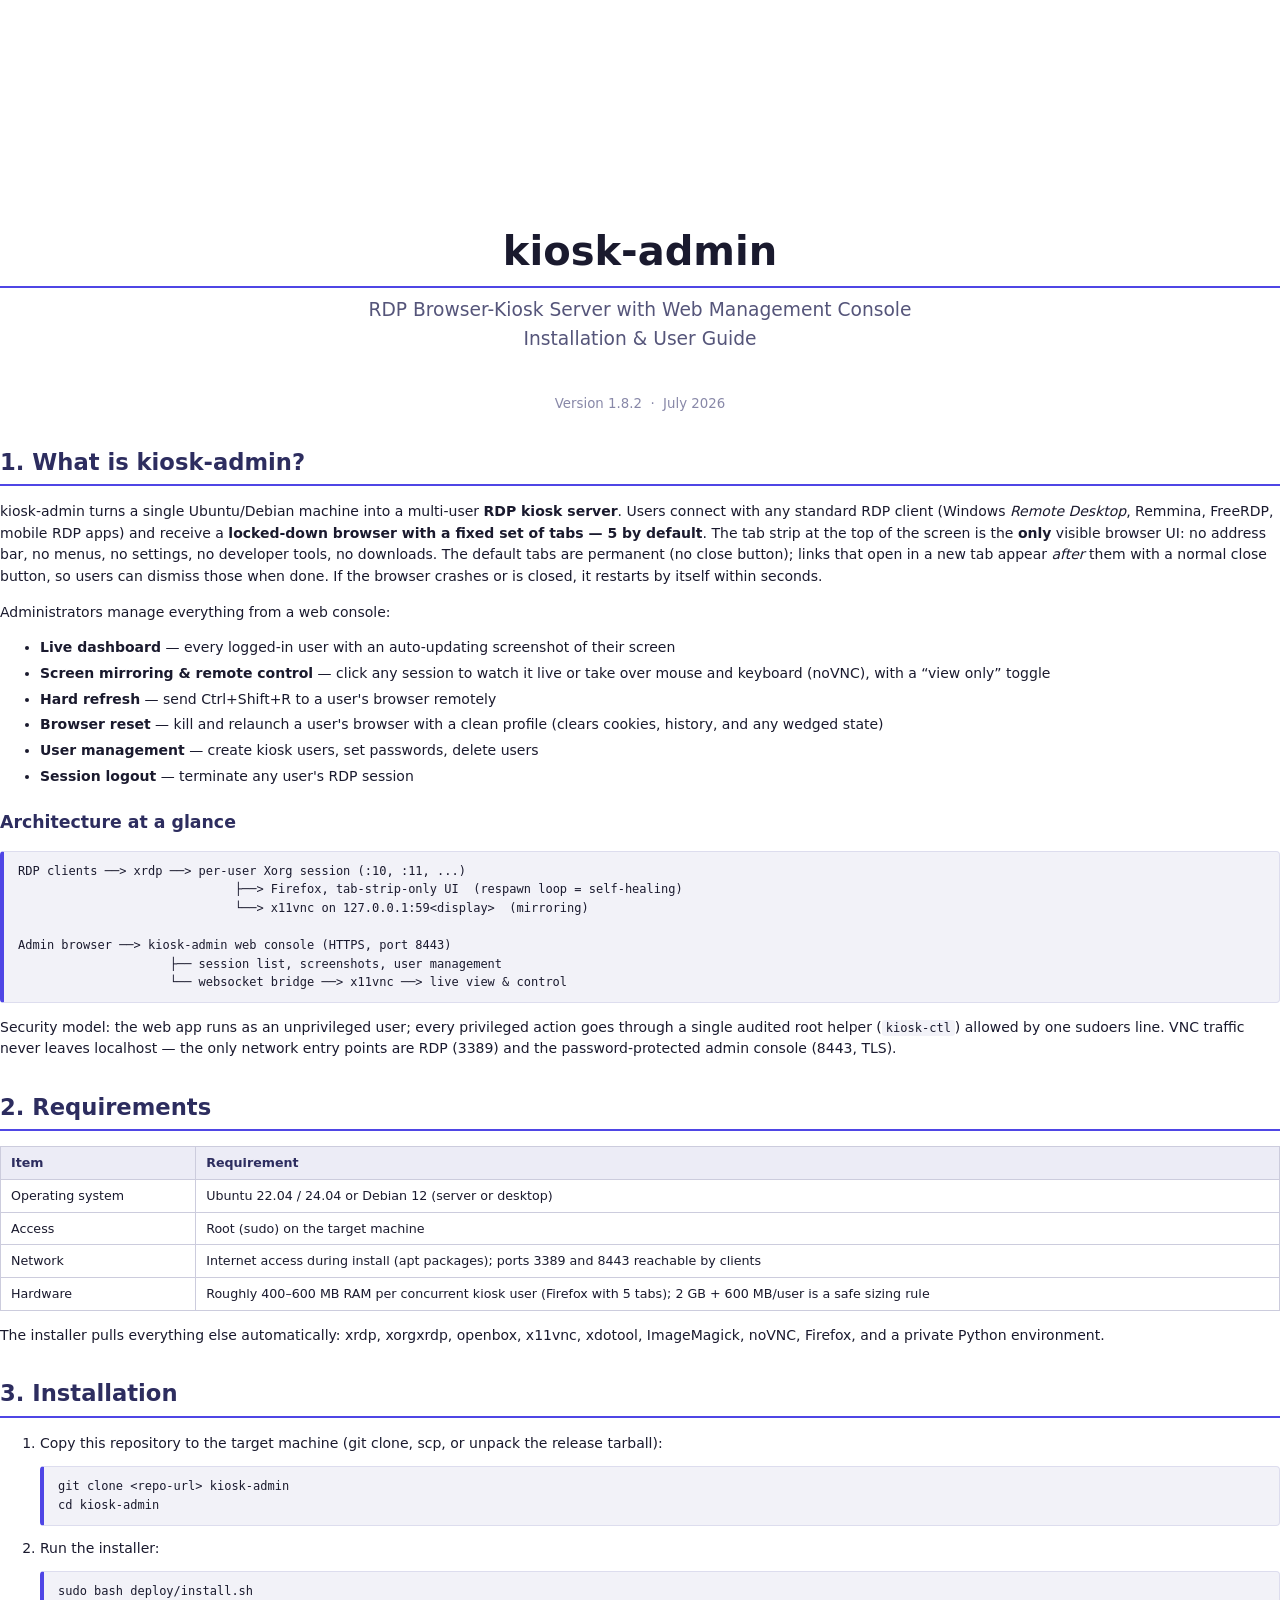
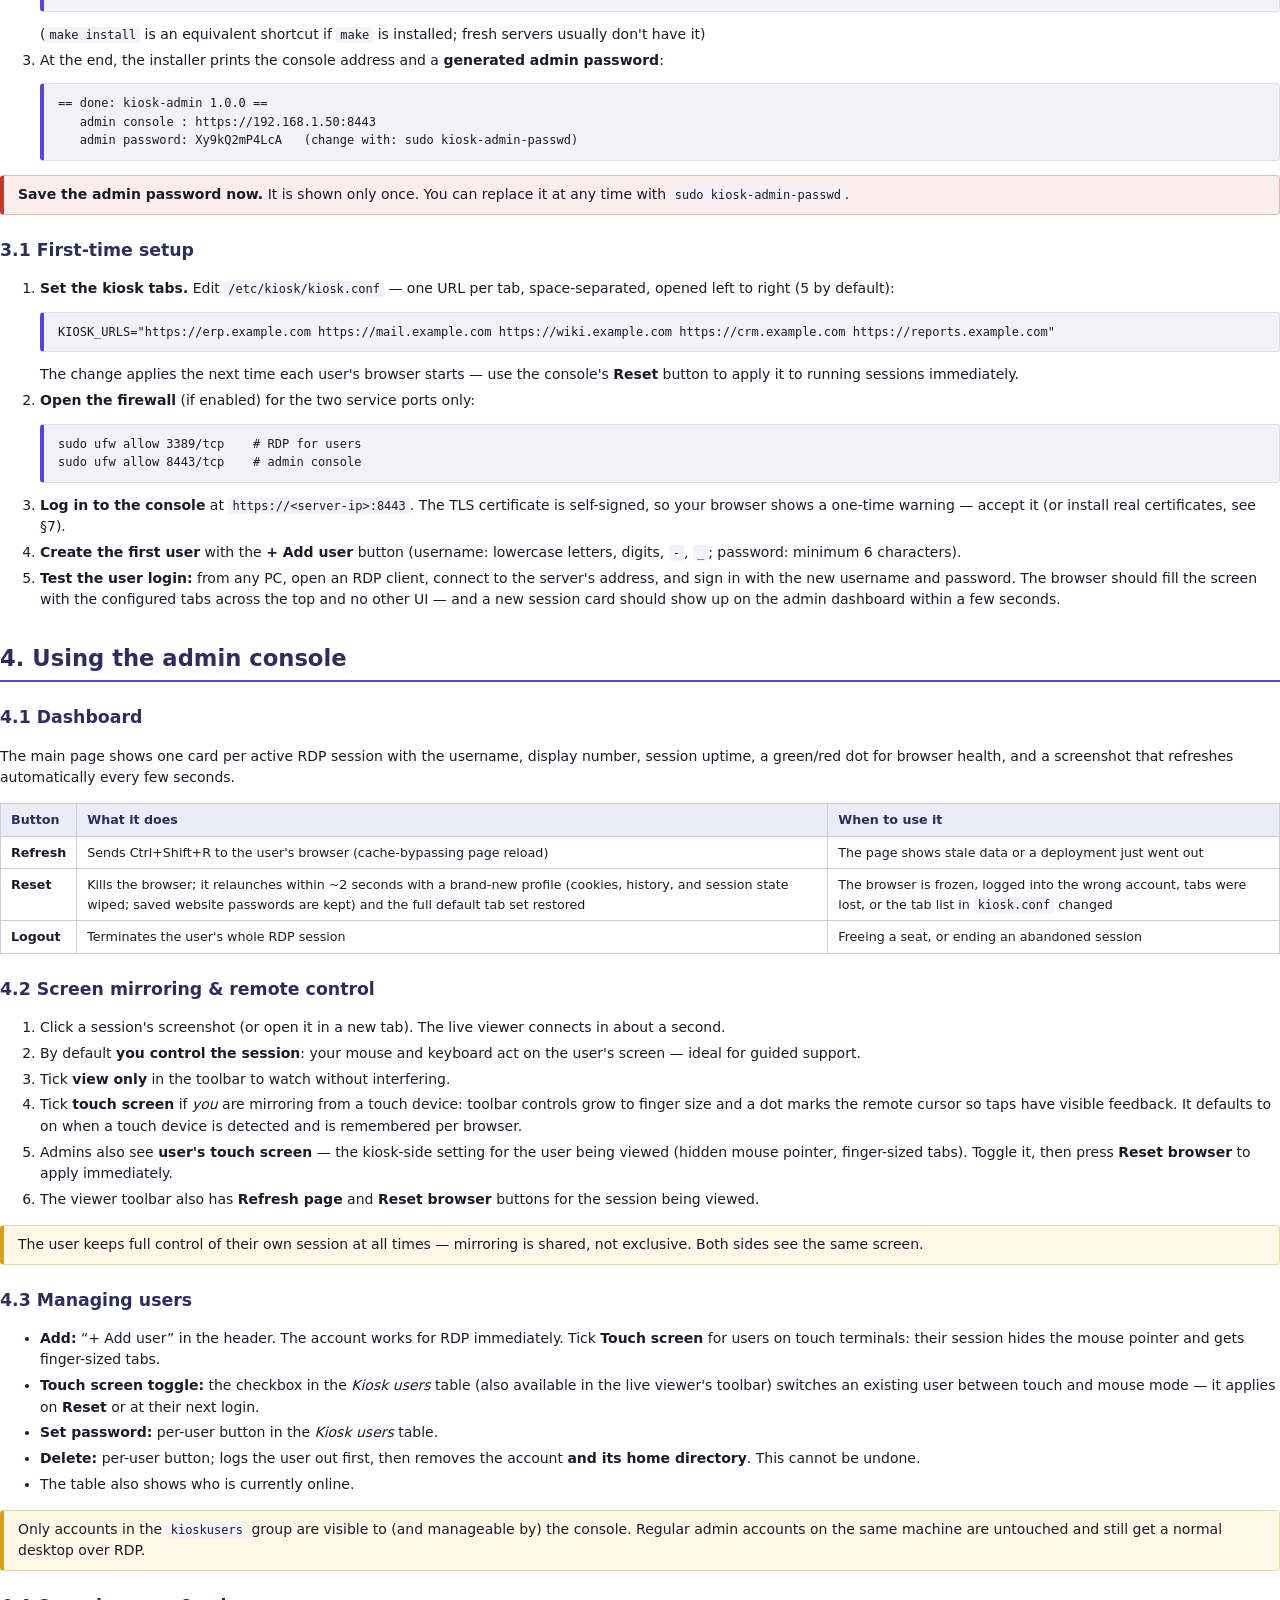
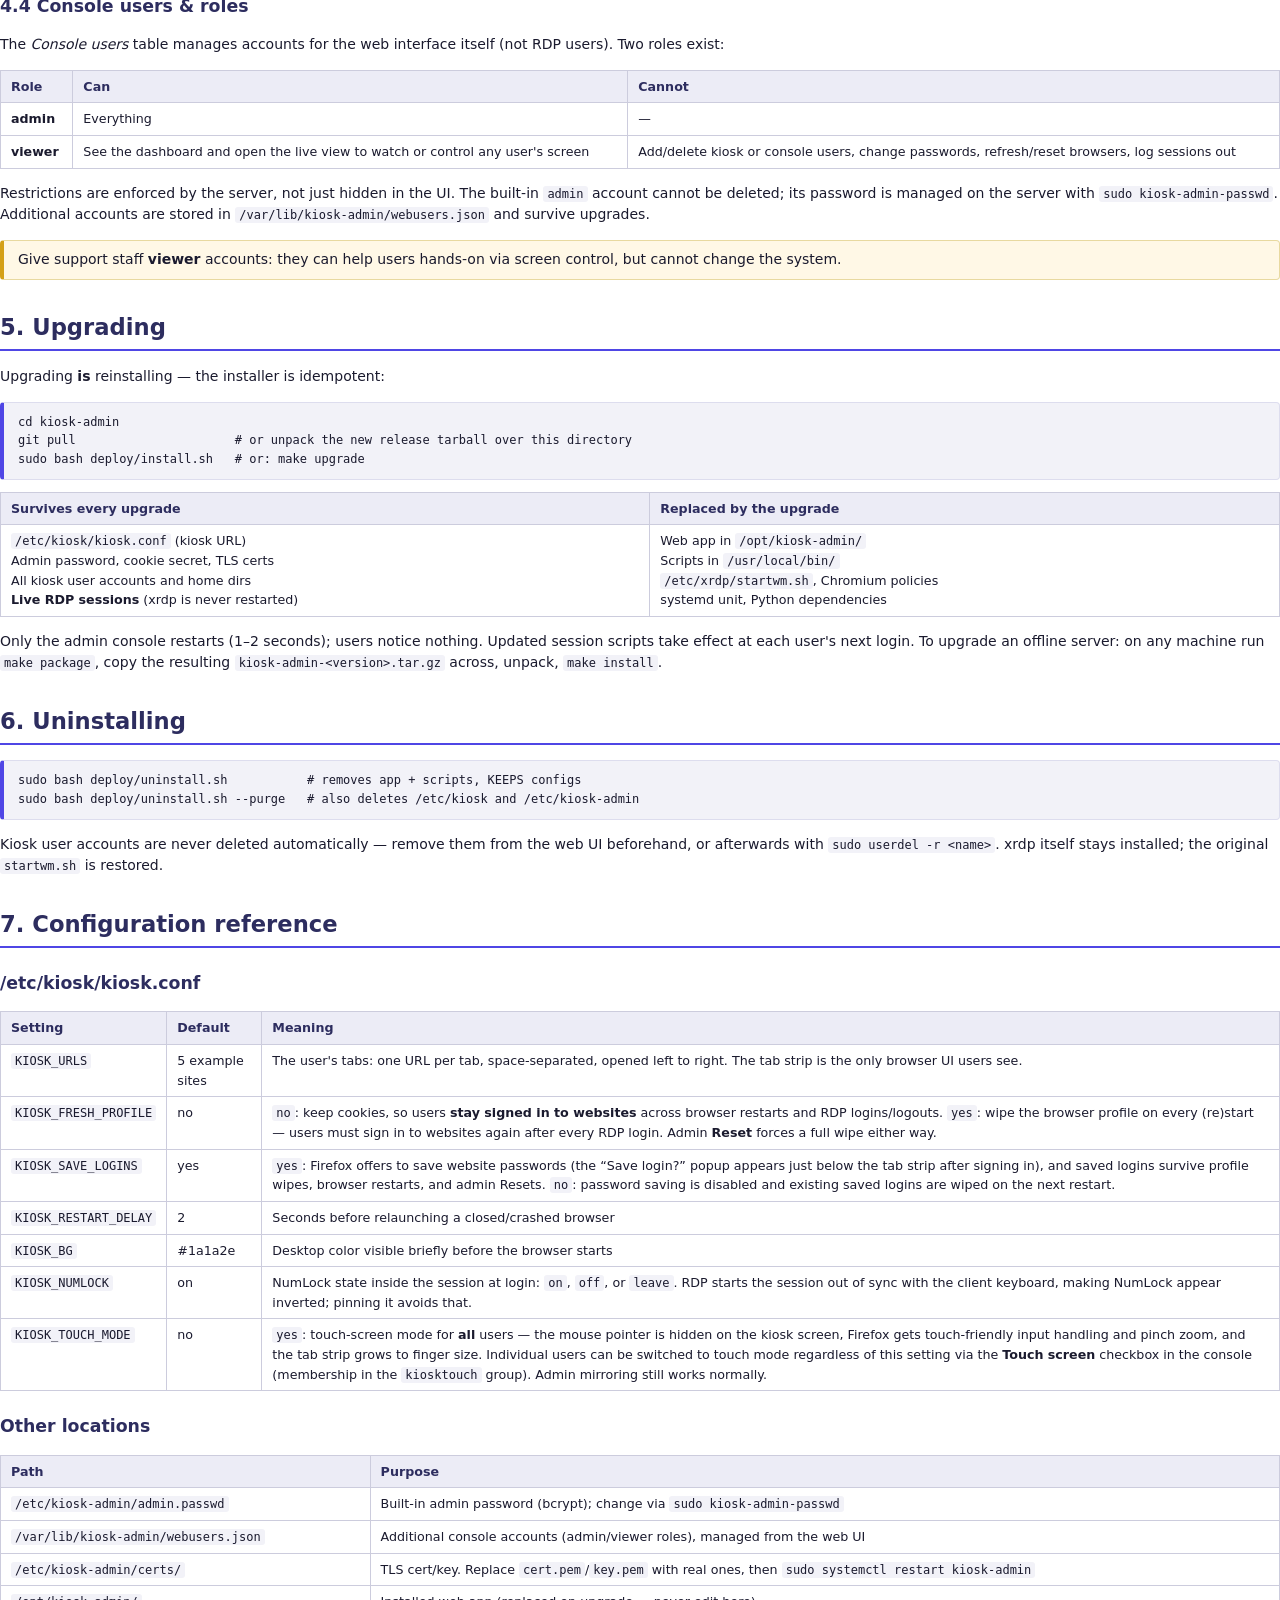
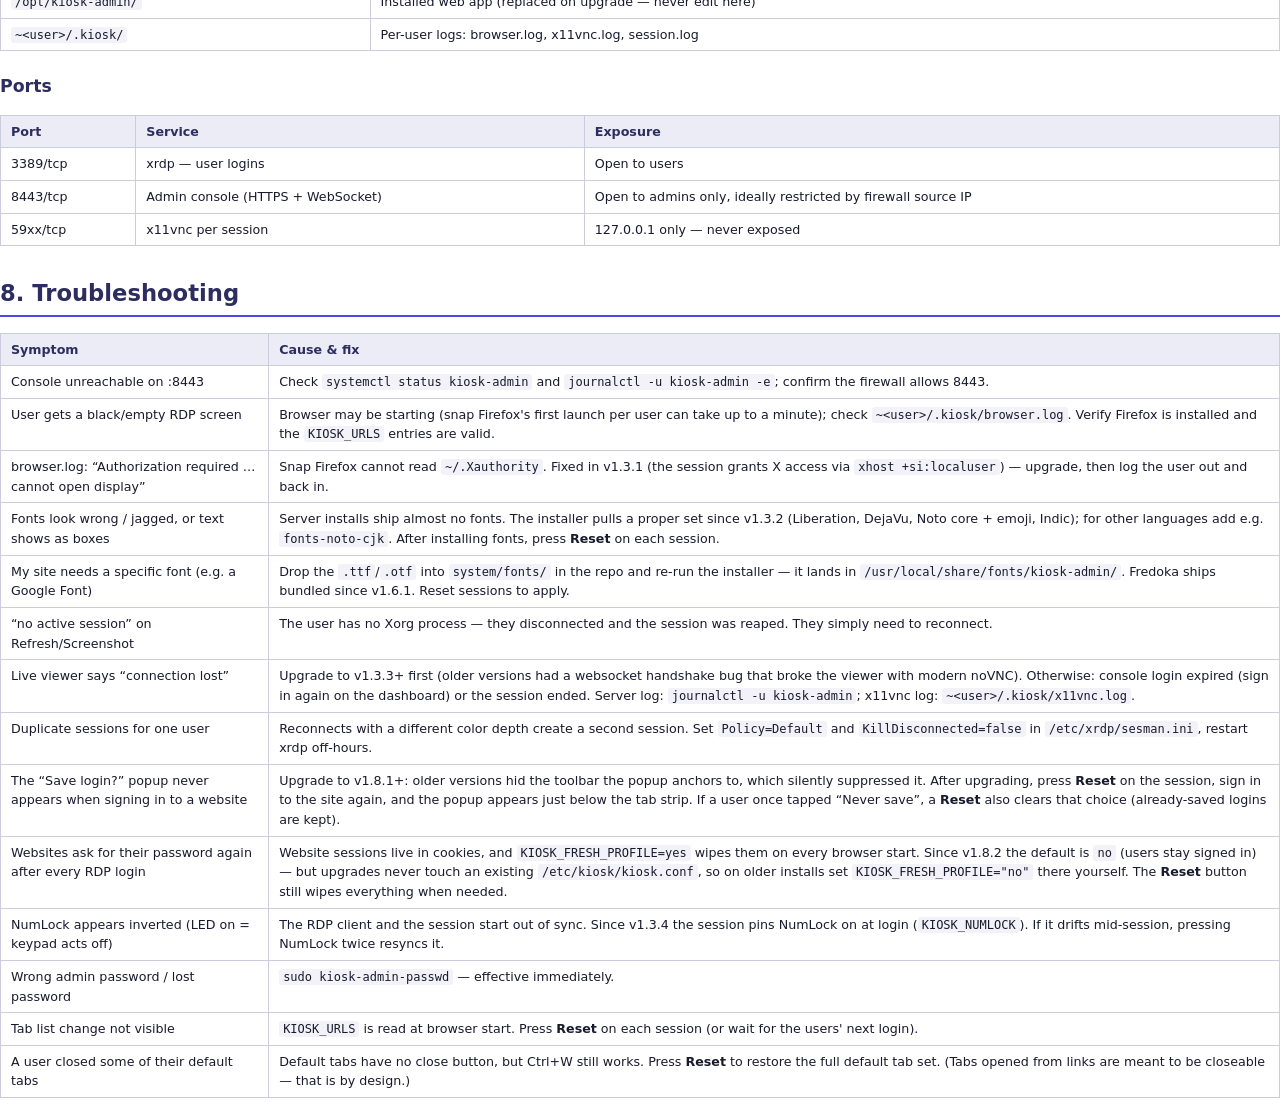
==== commit 8024941c: "Stay signed in to websites by default (KIOSK_FRESH_PROFILE=no) Website logins live in cookies, so th" ====
--- a/docs/guide.html
+++ b/docs/guide.html
@@ -85,7 +85,7 @@
 <div class="cover">
   <h1>kiosk-admin</h1>
   <div class="sub">RDP Browser-Kiosk Server with Web Management Console<br>Installation &amp; User Guide</div>
-  <div class="meta">Version 1.8.1 &nbsp;&middot;&nbsp; July 2026</div>
+  <div class="meta">Version 1.8.2 &nbsp;&middot;&nbsp; July 2026</div>
 </div>
 
 <h1>1. What is kiosk-admin?</h1>
@@ -295,11 +295,12 @@
   <tr><td><code>KIOSK_URLS</code></td><td>5 example sites</td>
       <td>The user's tabs: one URL per tab, space-separated, opened left to
       right. The tab strip is the only browser UI users see.</td></tr>
-  <tr><td><code>KIOSK_FRESH_PROFILE</code></td><td>yes</td>
-      <td><code>yes</code>: wipe the browser profile on every (re)start — users
-      must sign in to websites again after every RDP login. <code>no</code>:
-      keep cookies, so users <b>stay signed in to websites</b> across restarts
-      and RDP logins. Admin <b>Reset</b> forces a full wipe either way.</td></tr>
+  <tr><td><code>KIOSK_FRESH_PROFILE</code></td><td>no</td>
+      <td><code>no</code>: keep cookies, so users <b>stay signed in to
+      websites</b> across browser restarts and RDP logins/logouts.
+      <code>yes</code>: wipe the browser profile on every (re)start — users
+      must sign in to websites again after every RDP login. Admin <b>Reset</b>
+      forces a full wipe either way.</td></tr>
   <tr><td><code>KIOSK_SAVE_LOGINS</code></td><td>yes</td>
       <td><code>yes</code>: Firefox offers to save website passwords (the
       “Save login?” popup appears just below the tab strip after signing in),
@@ -386,10 +387,11 @@
       clears that choice (already-saved logins are kept).</td></tr>
   <tr><td>Websites ask for their password again after every RDP login</td>
       <td>Website sessions live in cookies, and <code>KIOSK_FRESH_PROFILE=yes</code>
-      (the default) wipes them on every browser start. Set
-      <code>KIOSK_FRESH_PROFILE="no"</code> in <code>/etc/kiosk/kiosk.conf</code>
-      to keep users signed in; the <b>Reset</b> button still wipes everything
-      when needed.</td></tr>
+      wipes them on every browser start. Since v1.8.2 the default is
+      <code>no</code> (users stay signed in) — but upgrades never touch an
+      existing <code>/etc/kiosk/kiosk.conf</code>, so on older installs set
+      <code>KIOSK_FRESH_PROFILE="no"</code> there yourself. The <b>Reset</b>
+      button still wipes everything when needed.</td></tr>
   <tr><td>NumLock appears inverted (LED on = keypad acts off)</td>
       <td>The RDP client and the session start out of sync. Since v1.3.4 the
       session pins NumLock on at login (<code>KIOSK_NUMLOCK</code>). If it
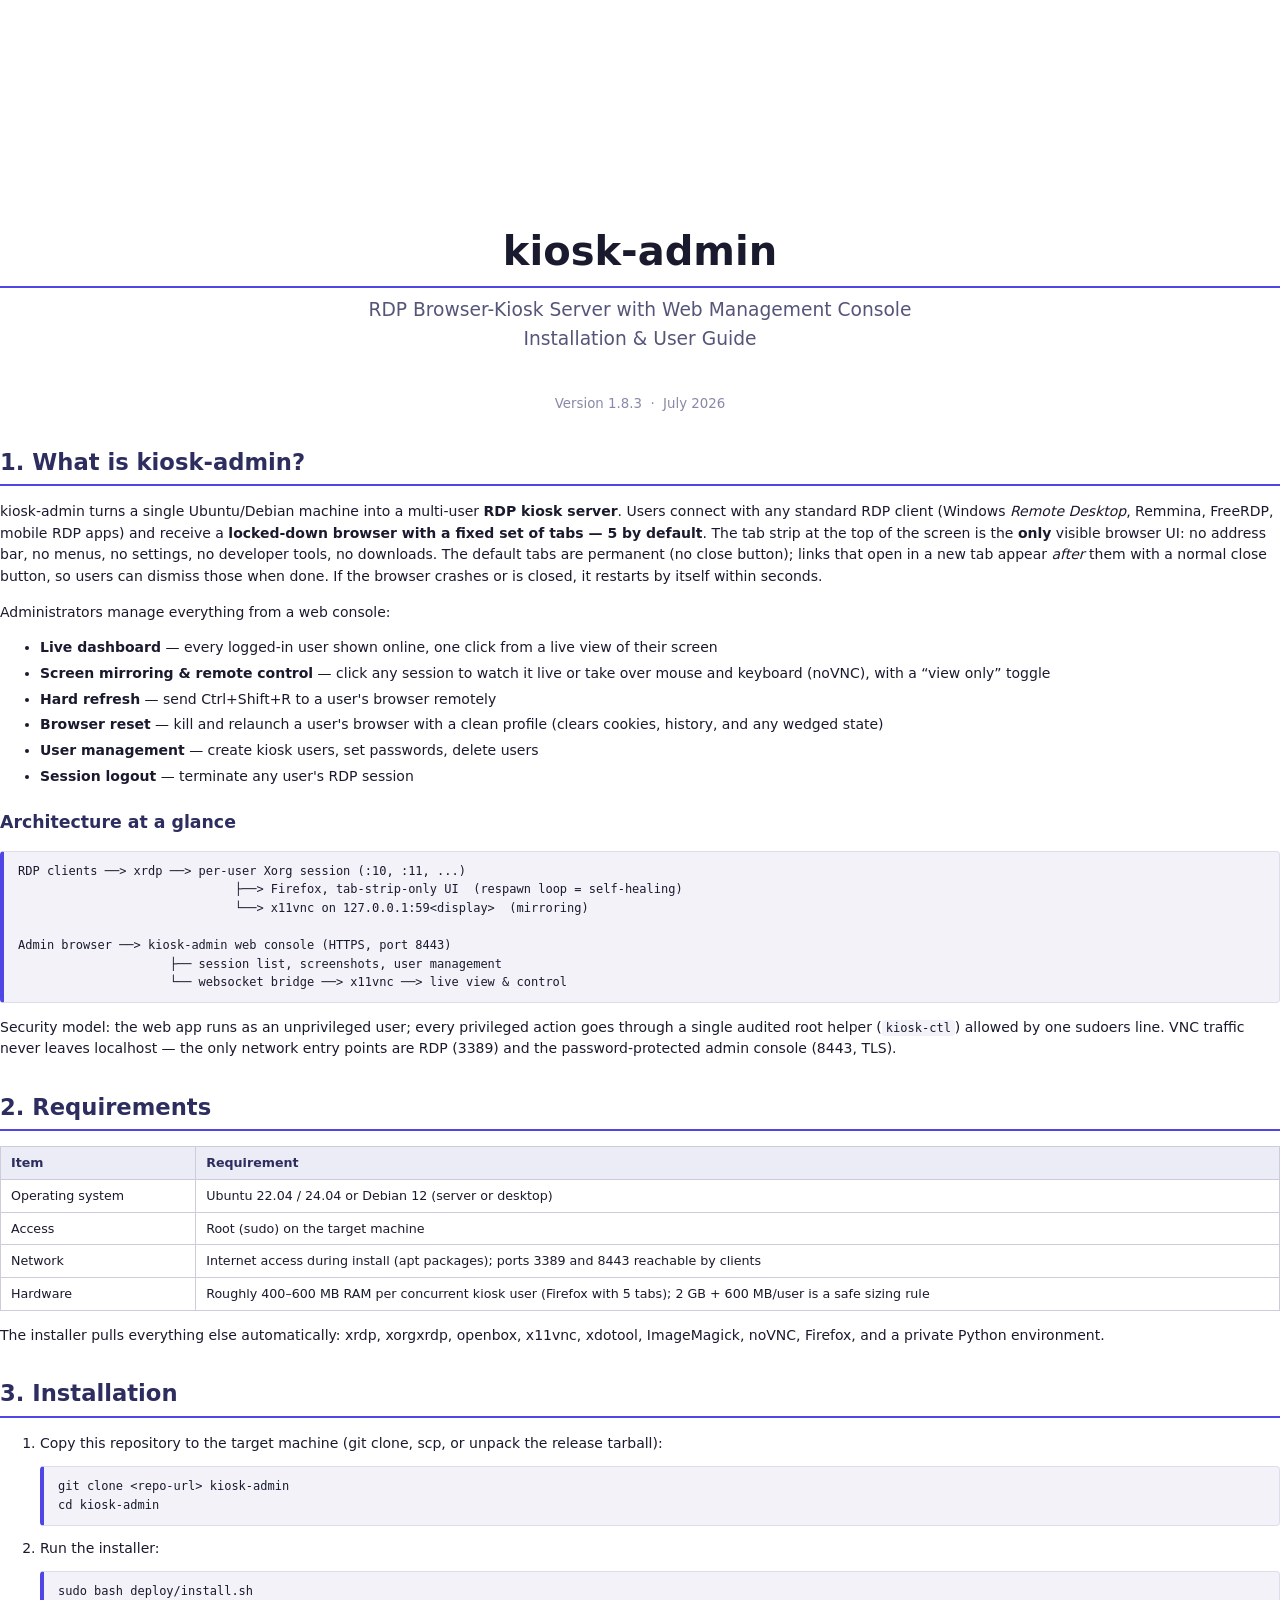
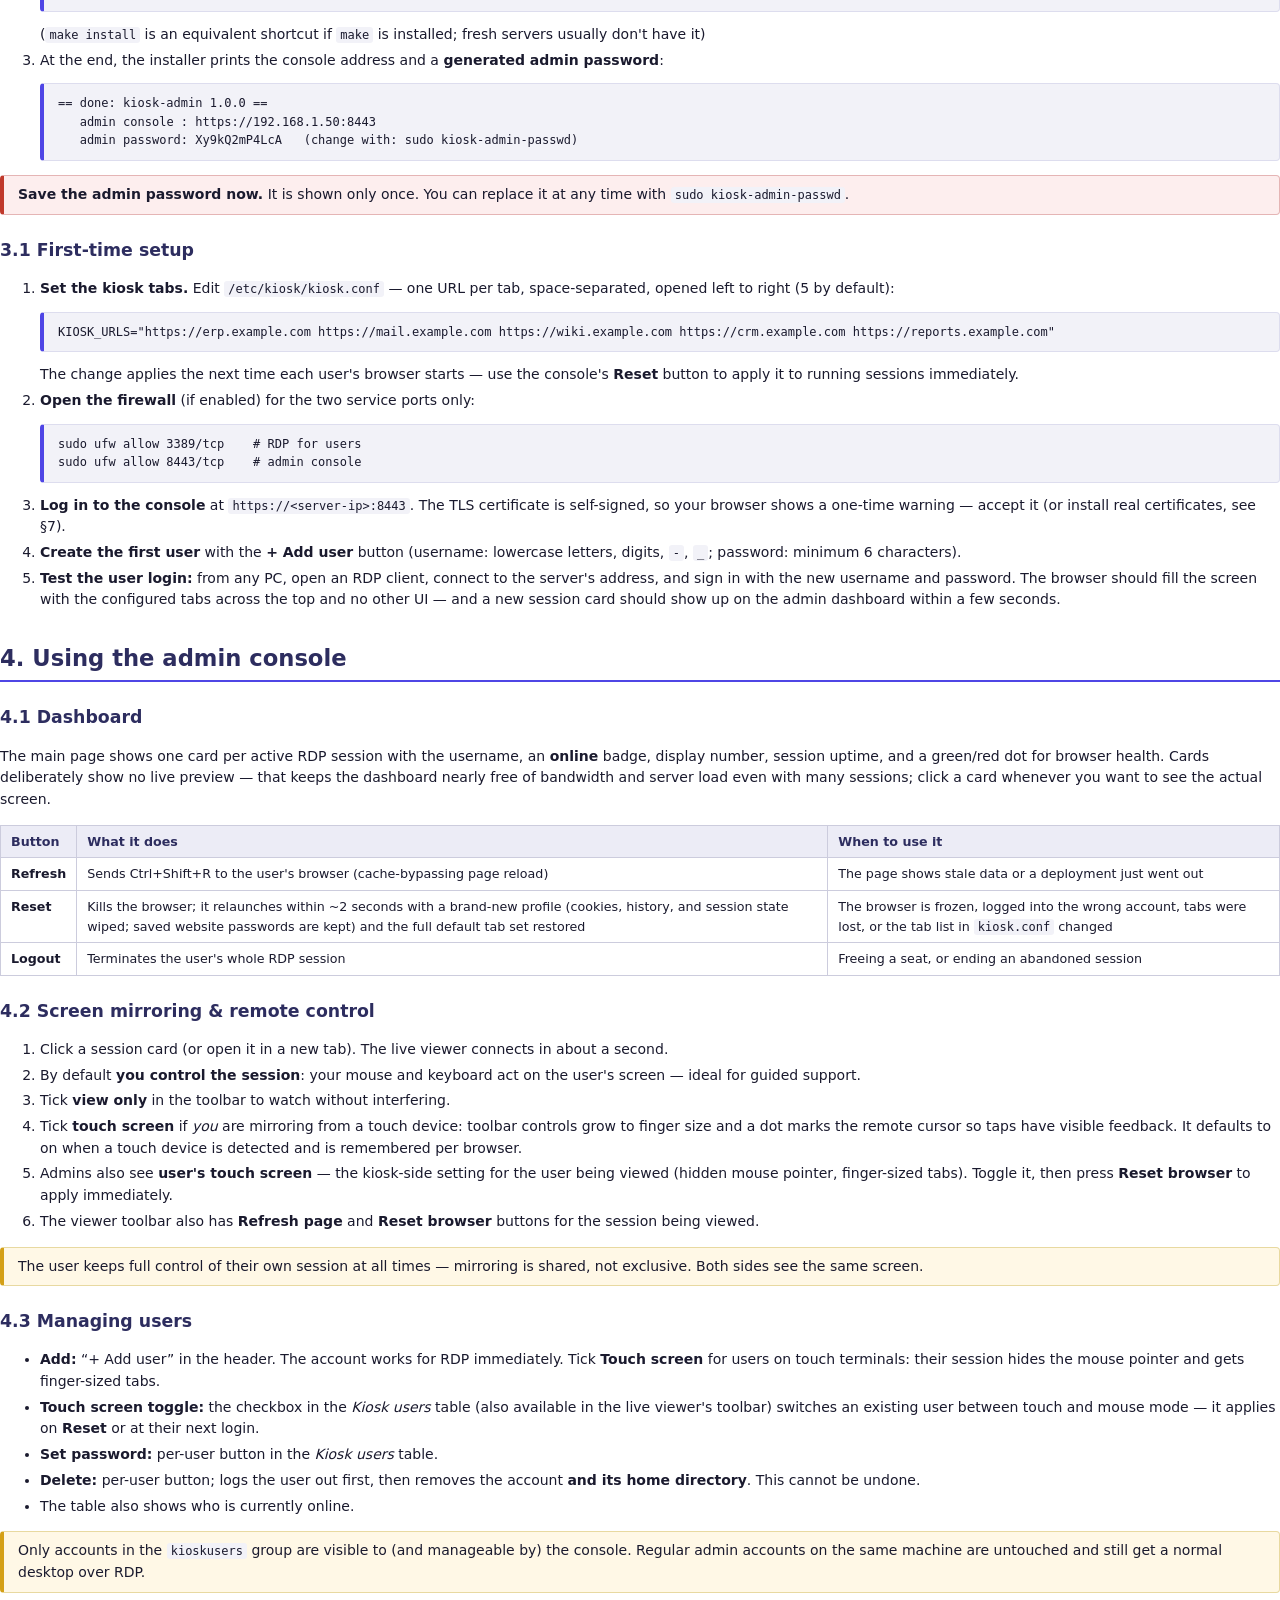
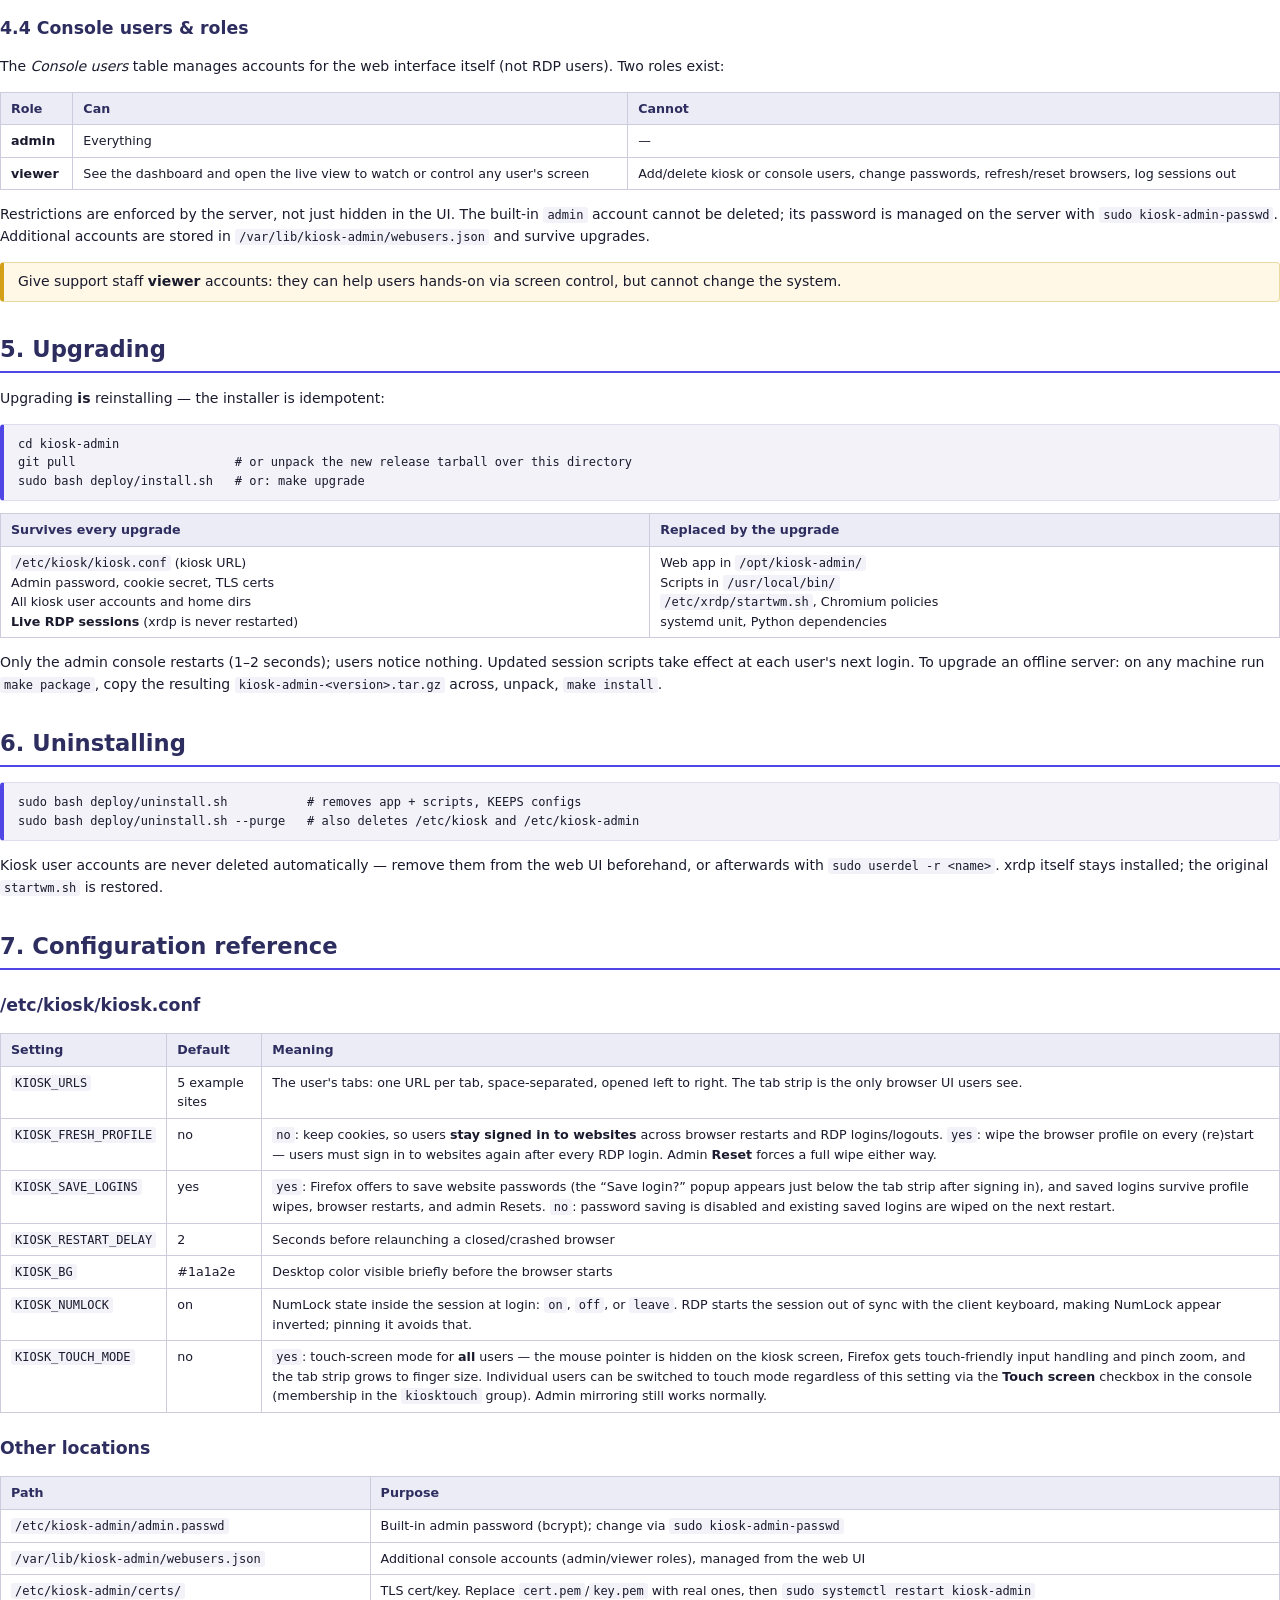
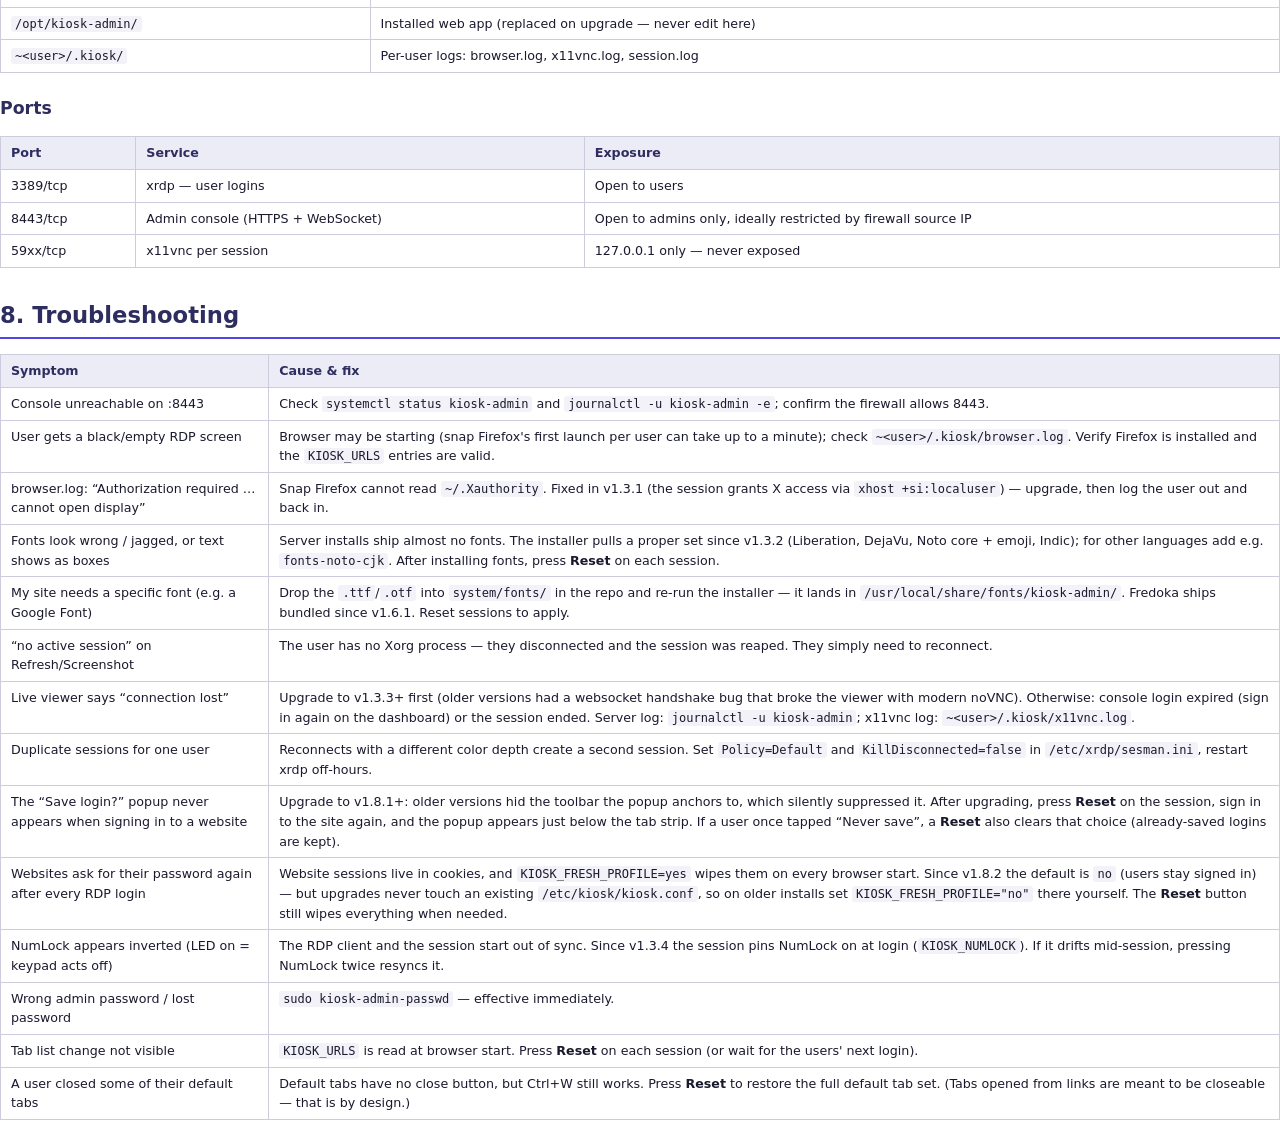
==== commit e0ee37ae: "Dashboard shows plain online cards instead of live screenshot thumbnails Each card polled a fresh PN" ====
--- a/docs/guide.html
+++ b/docs/guide.html
@@ -85,7 +85,7 @@
 <div class="cover">
   <h1>kiosk-admin</h1>
   <div class="sub">RDP Browser-Kiosk Server with Web Management Console<br>Installation &amp; User Guide</div>
-  <div class="meta">Version 1.8.2 &nbsp;&middot;&nbsp; July 2026</div>
+  <div class="meta">Version 1.8.3 &nbsp;&middot;&nbsp; July 2026</div>
 </div>
 
 <h1>1. What is kiosk-admin?</h1>
@@ -102,7 +102,7 @@
 </p>
 <p>Administrators manage everything from a web console:</p>
 <ul>
-  <li><b>Live dashboard</b> — every logged-in user with an auto-updating screenshot of their screen</li>
+  <li><b>Live dashboard</b> — every logged-in user shown online, one click from a live view of their screen</li>
   <li><b>Screen mirroring &amp; remote control</b> — click any session to watch it live or take over mouse and keyboard (noVNC), with a “view only” toggle</li>
   <li><b>Hard refresh</b> — send Ctrl+Shift+R to a user's browser remotely</li>
   <li><b>Browser reset</b> — kill and relaunch a user's browser with a clean profile (clears cookies, history, and any wedged state)</li>
@@ -180,9 +180,11 @@
 <h1>4. Using the admin console</h1>
 
 <h2>4.1 Dashboard</h2>
-<p>The main page shows one card per active RDP session with the username,
-display number, session uptime, a green/red dot for browser health, and a
-screenshot that refreshes automatically every few seconds.</p>
+<p>The main page shows one card per active RDP session with the username, an
+<b>online</b> badge, display number, session uptime, and a green/red dot for
+browser health. Cards deliberately show no live preview — that keeps the
+dashboard nearly free of bandwidth and server load even with many sessions;
+click a card whenever you want to see the actual screen.</p>
 <table>
   <tr><th>Button</th><th>What it does</th><th>When to use it</th></tr>
   <tr><td><b>Refresh</b></td><td>Sends Ctrl+Shift+R to the user's browser
@@ -199,7 +201,7 @@
 
 <h2>4.2 Screen mirroring &amp; remote control</h2>
 <ol>
-  <li>Click a session's screenshot (or open it in a new tab). The live viewer connects
+  <li>Click a session card (or open it in a new tab). The live viewer connects
       in about a second.</li>
   <li>By default <b>you control the session</b>: your mouse and keyboard act on
       the user's screen — ideal for guided support.</li>
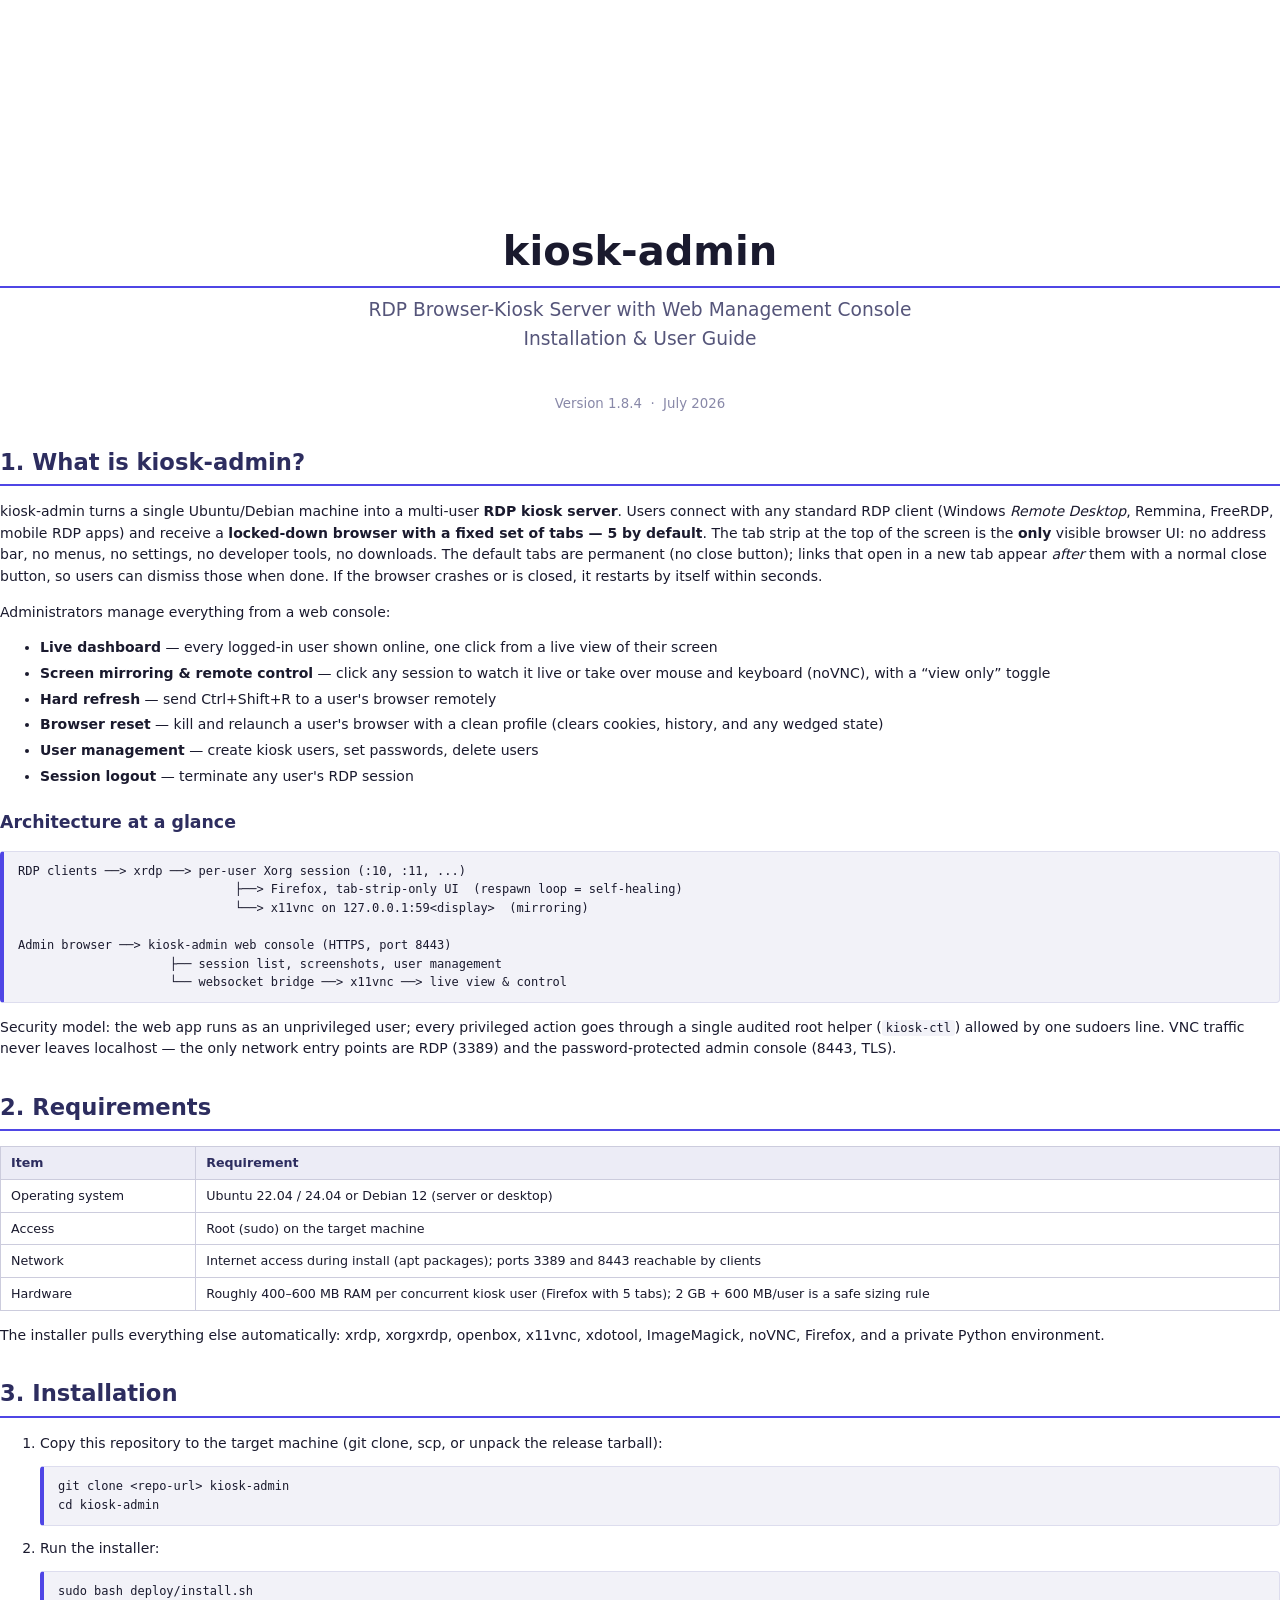
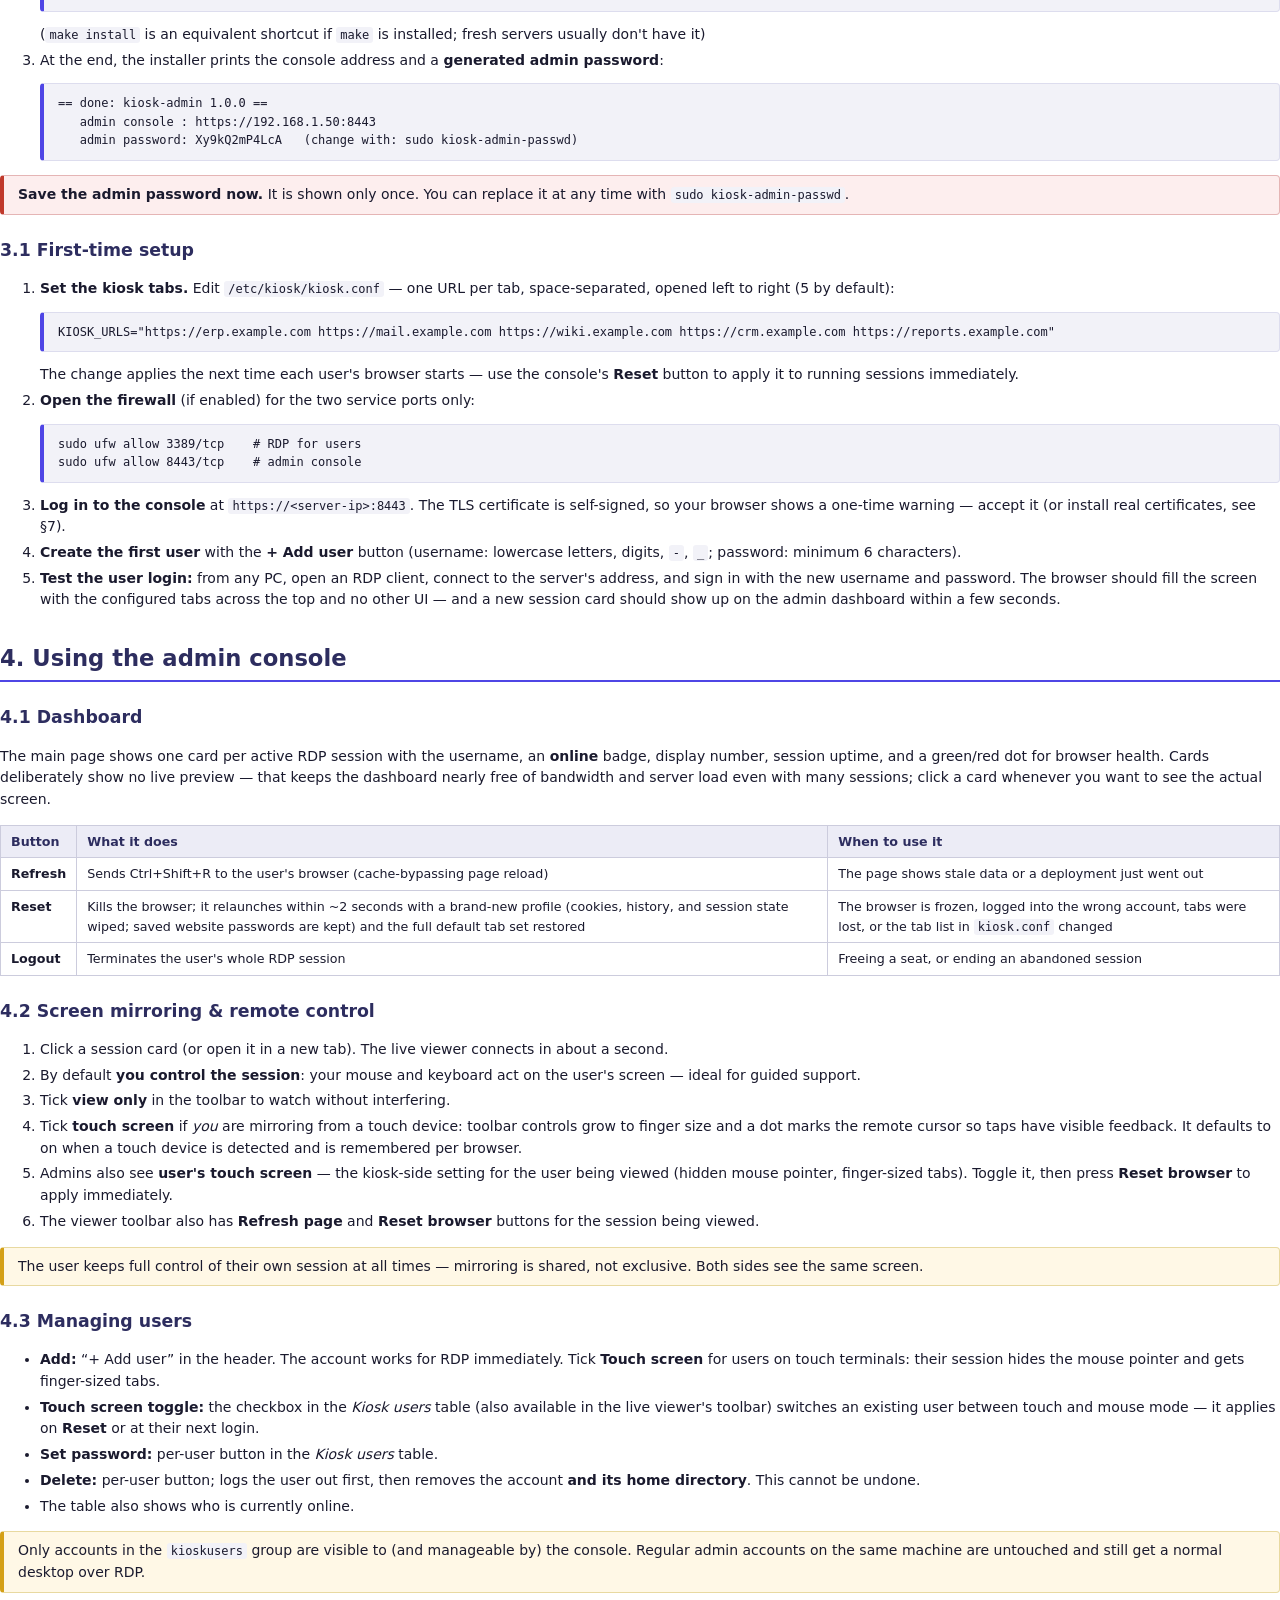
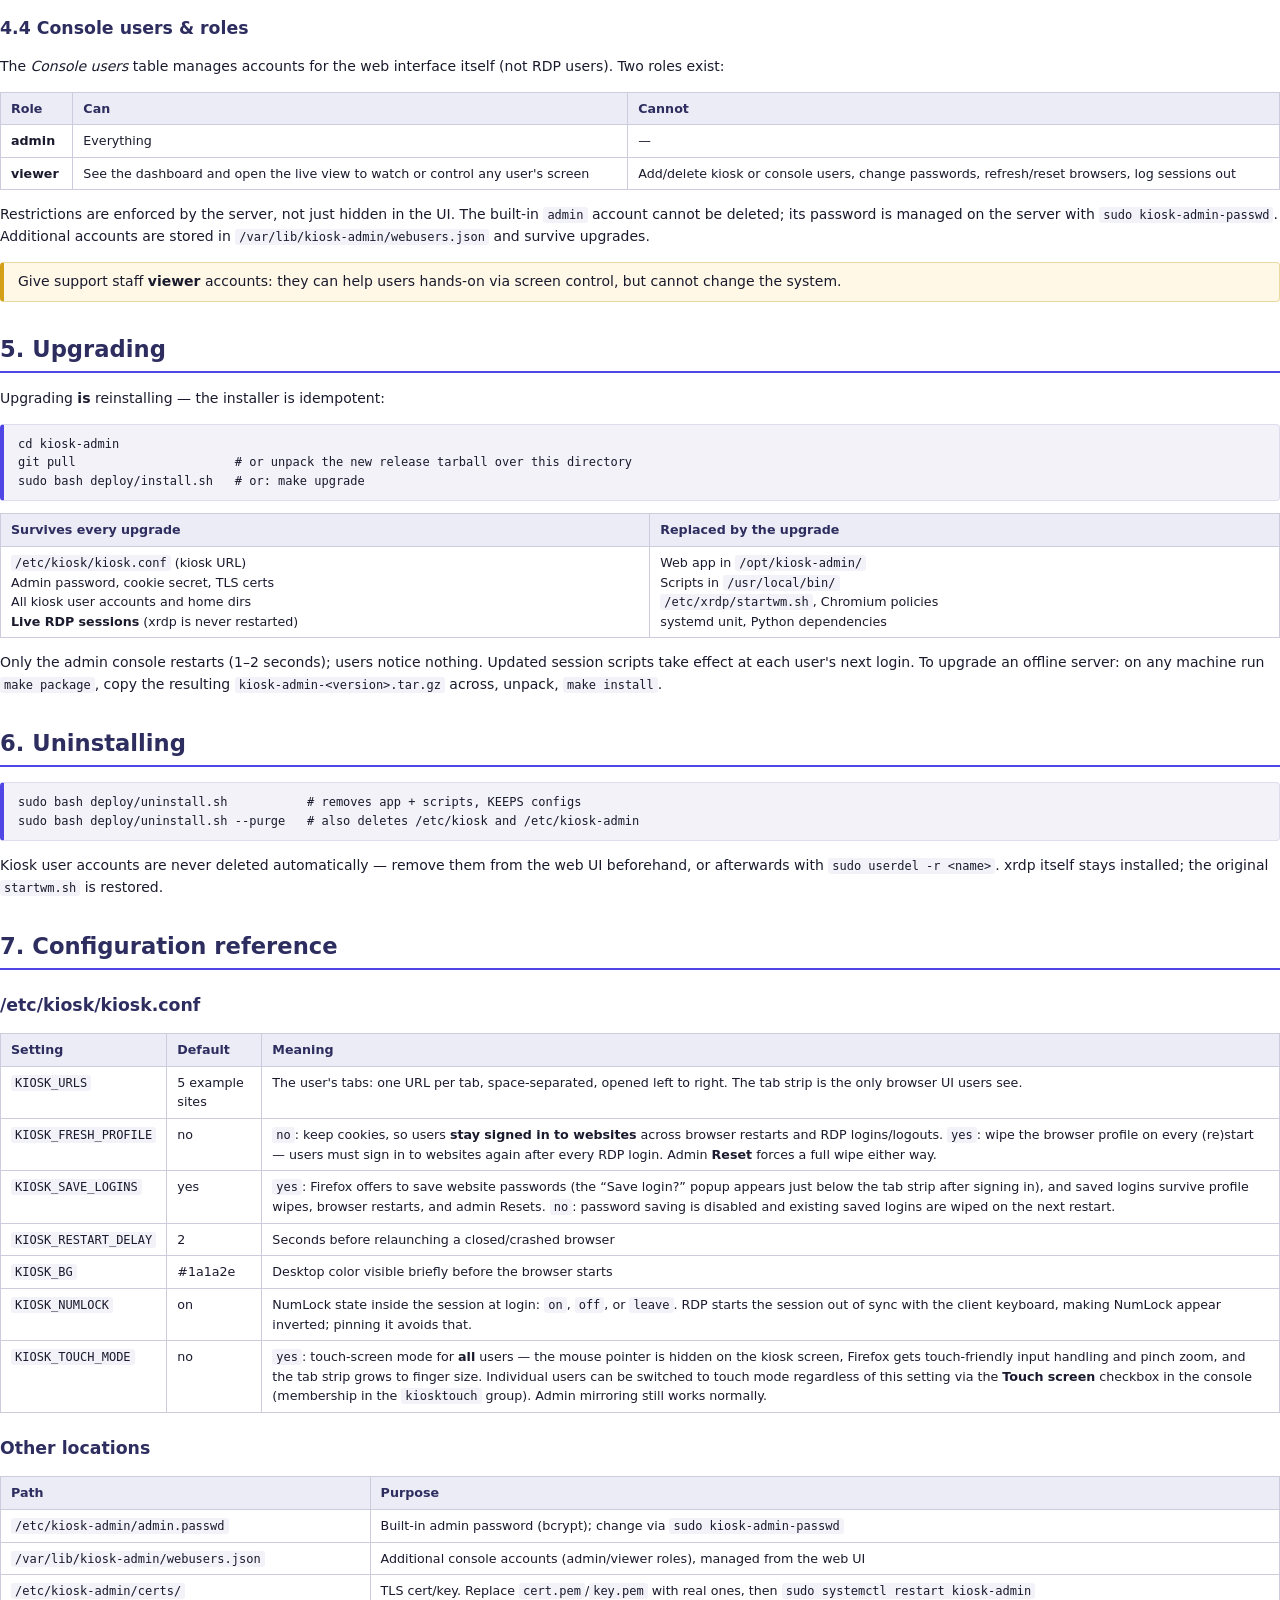
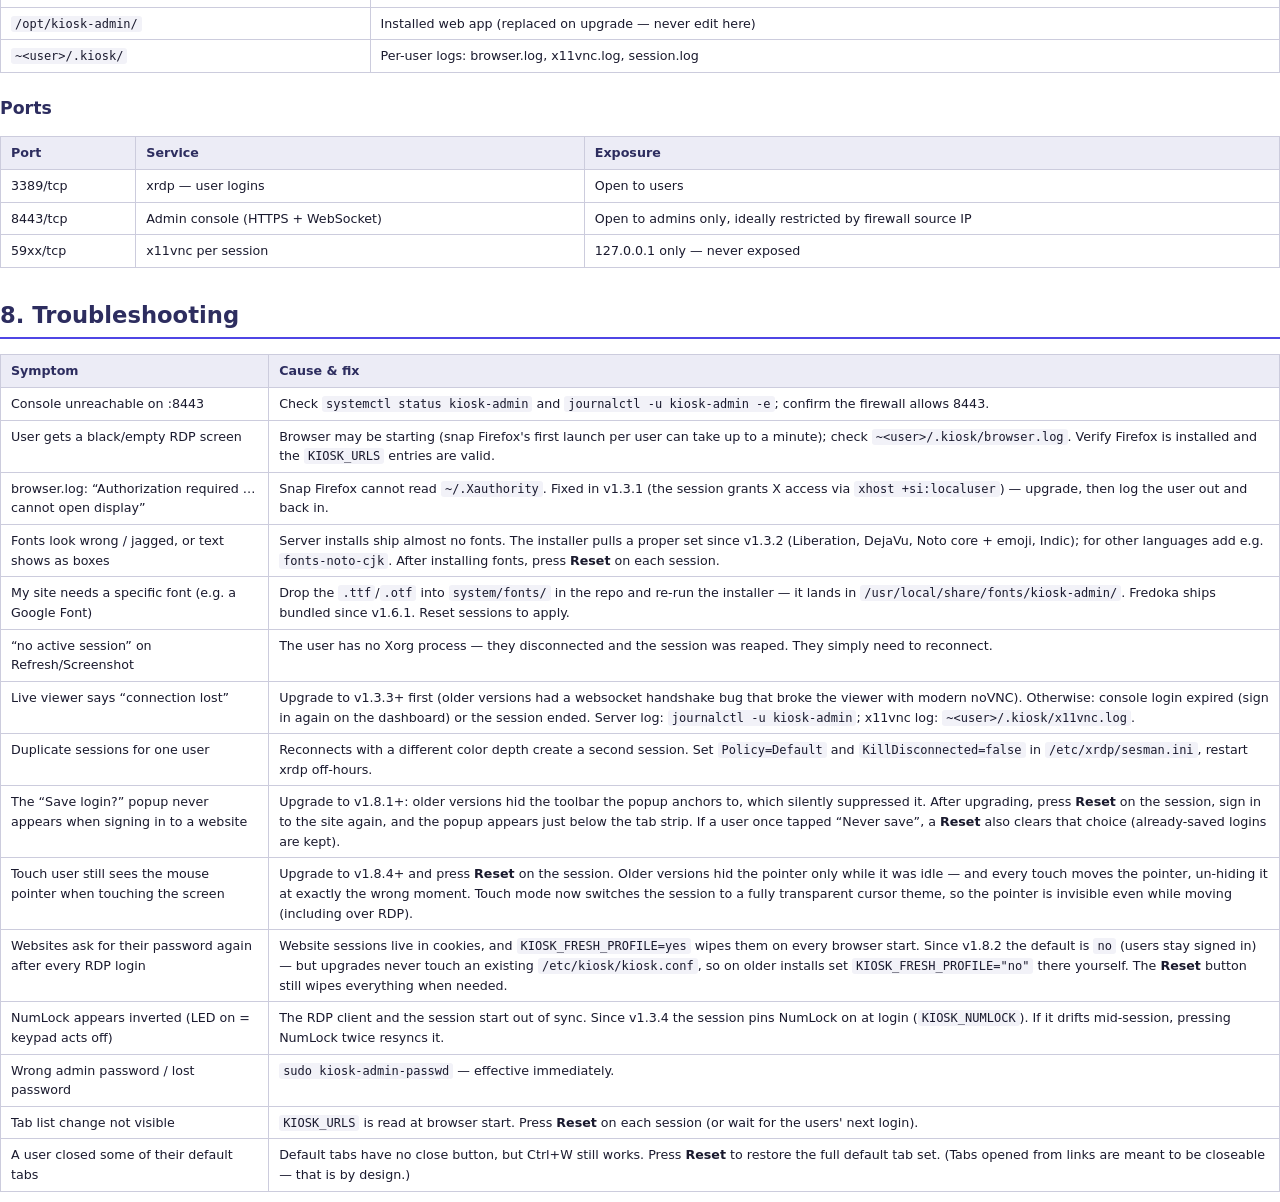
==== commit f4092fa1: "Touch mode: transparent cursor theme so the pointer never shows unclutter hides the cursor only whil" ====
--- a/docs/guide.html
+++ b/docs/guide.html
@@ -85,7 +85,7 @@
 <div class="cover">
   <h1>kiosk-admin</h1>
   <div class="sub">RDP Browser-Kiosk Server with Web Management Console<br>Installation &amp; User Guide</div>
-  <div class="meta">Version 1.8.3 &nbsp;&middot;&nbsp; July 2026</div>
+  <div class="meta">Version 1.8.4 &nbsp;&middot;&nbsp; July 2026</div>
 </div>
 
 <h1>1. What is kiosk-admin?</h1>
@@ -387,6 +387,12 @@
       the session, sign in to the site again, and the popup appears just below
       the tab strip. If a user once tapped “Never save”, a <b>Reset</b> also
       clears that choice (already-saved logins are kept).</td></tr>
+  <tr><td>Touch user still sees the mouse pointer when touching the screen</td>
+      <td>Upgrade to v1.8.4+ and press <b>Reset</b> on the session. Older
+      versions hid the pointer only while it was idle — and every touch moves
+      the pointer, un-hiding it at exactly the wrong moment. Touch mode now
+      switches the session to a fully transparent cursor theme, so the pointer
+      is invisible even while moving (including over RDP).</td></tr>
   <tr><td>Websites ask for their password again after every RDP login</td>
       <td>Website sessions live in cookies, and <code>KIOSK_FRESH_PROFILE=yes</code>
       wipes them on every browser start. Since v1.8.2 the default is
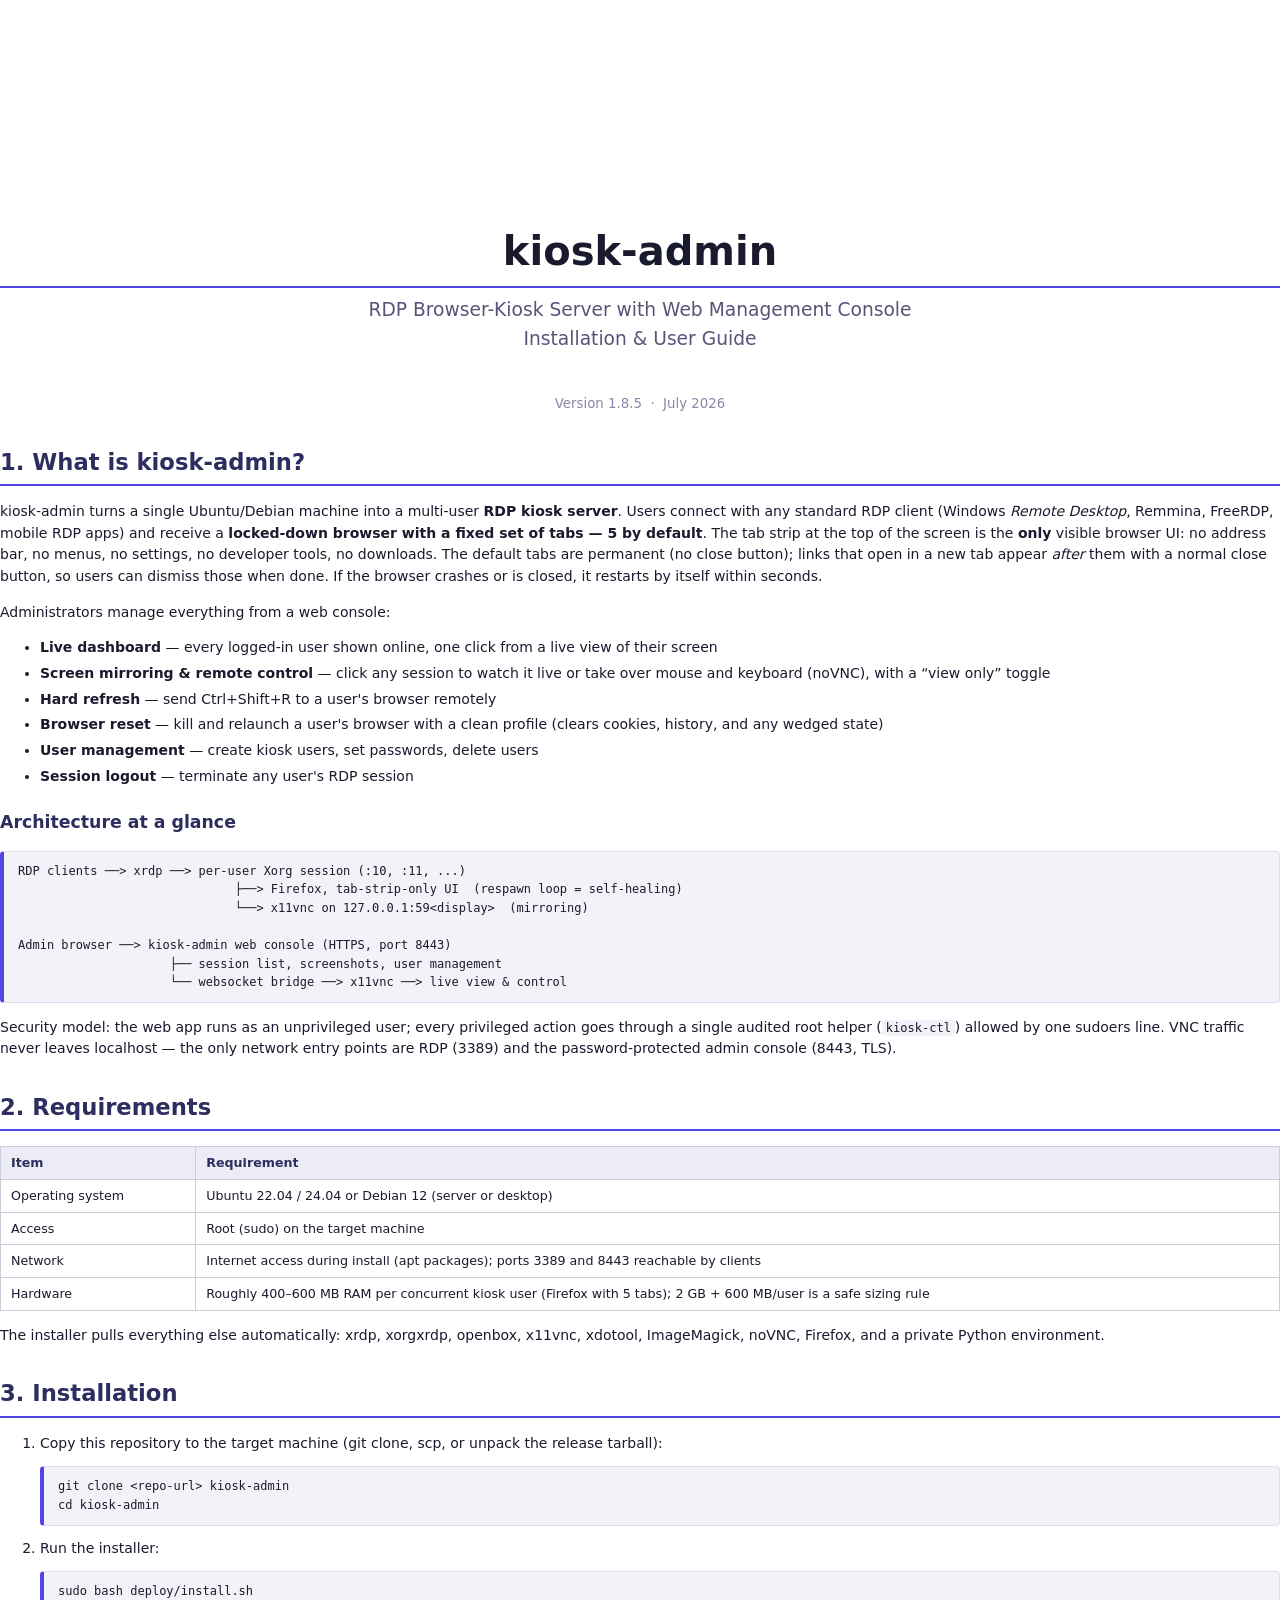
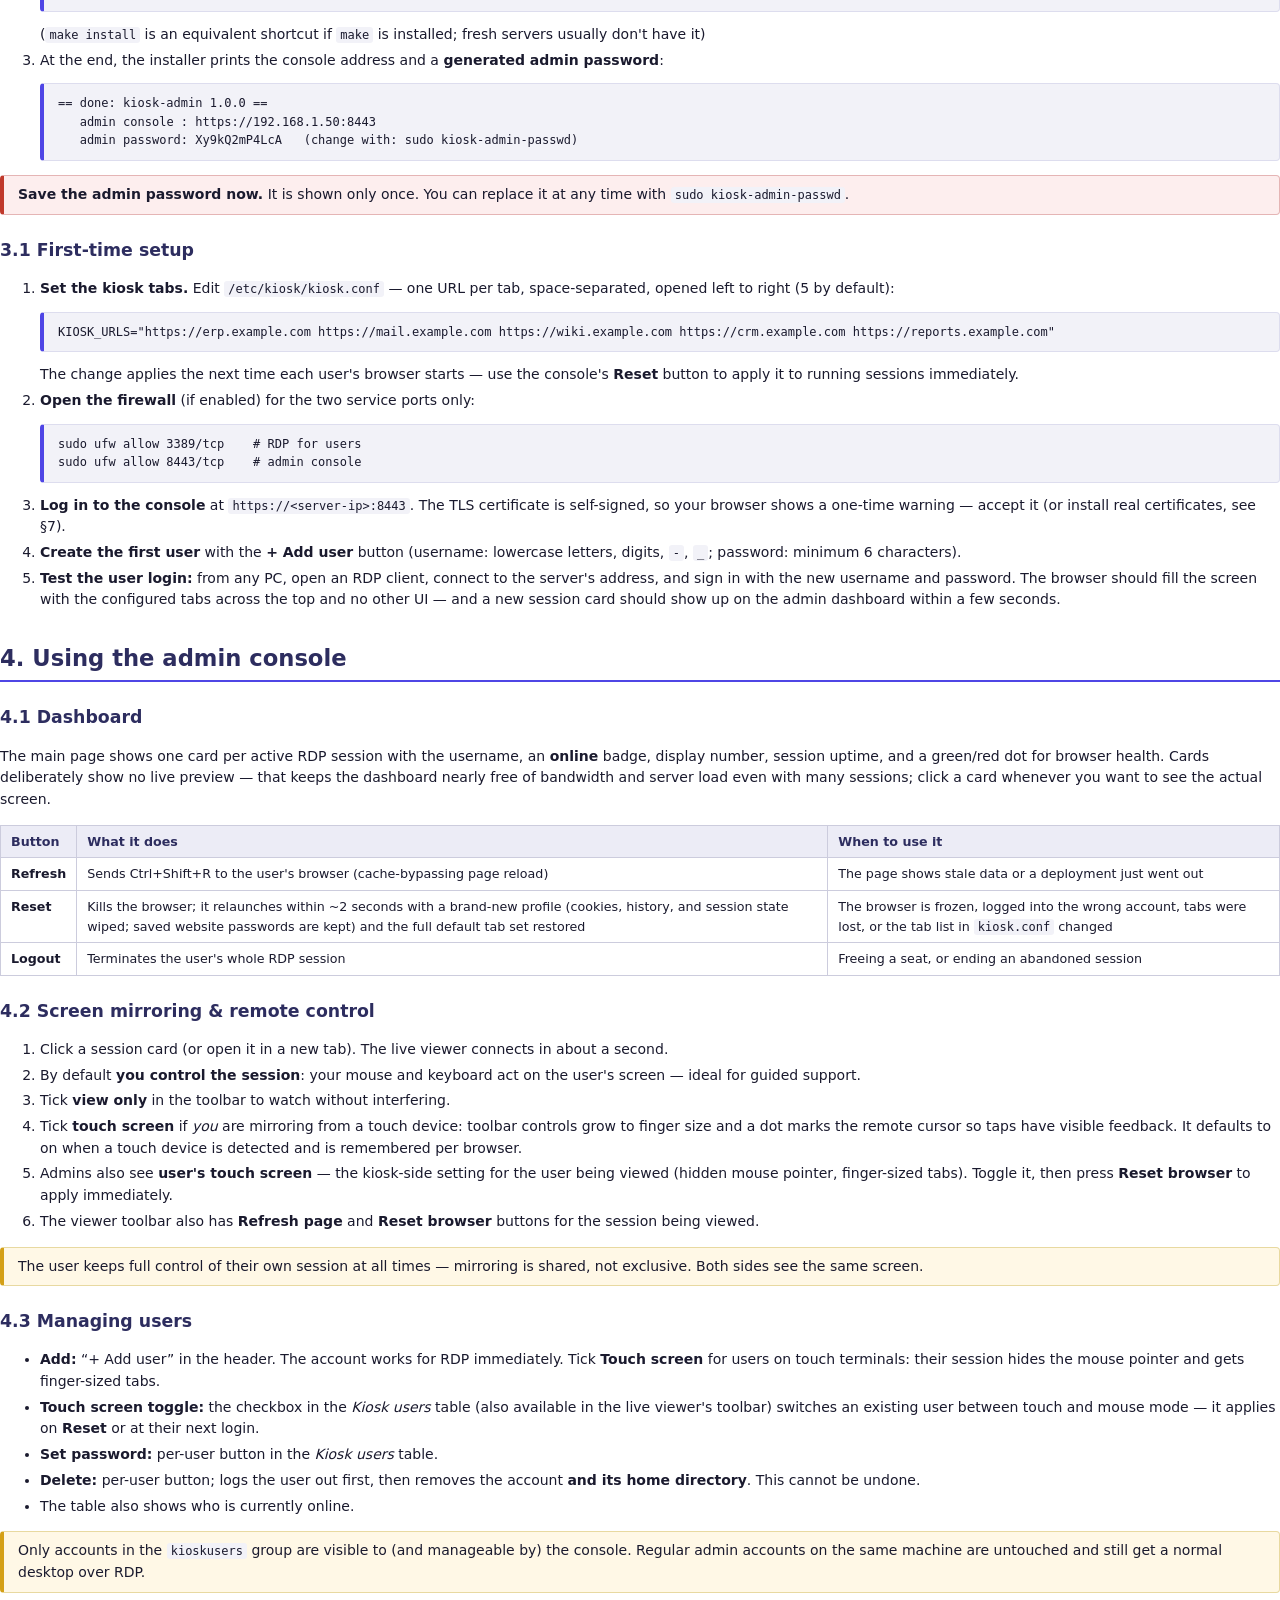
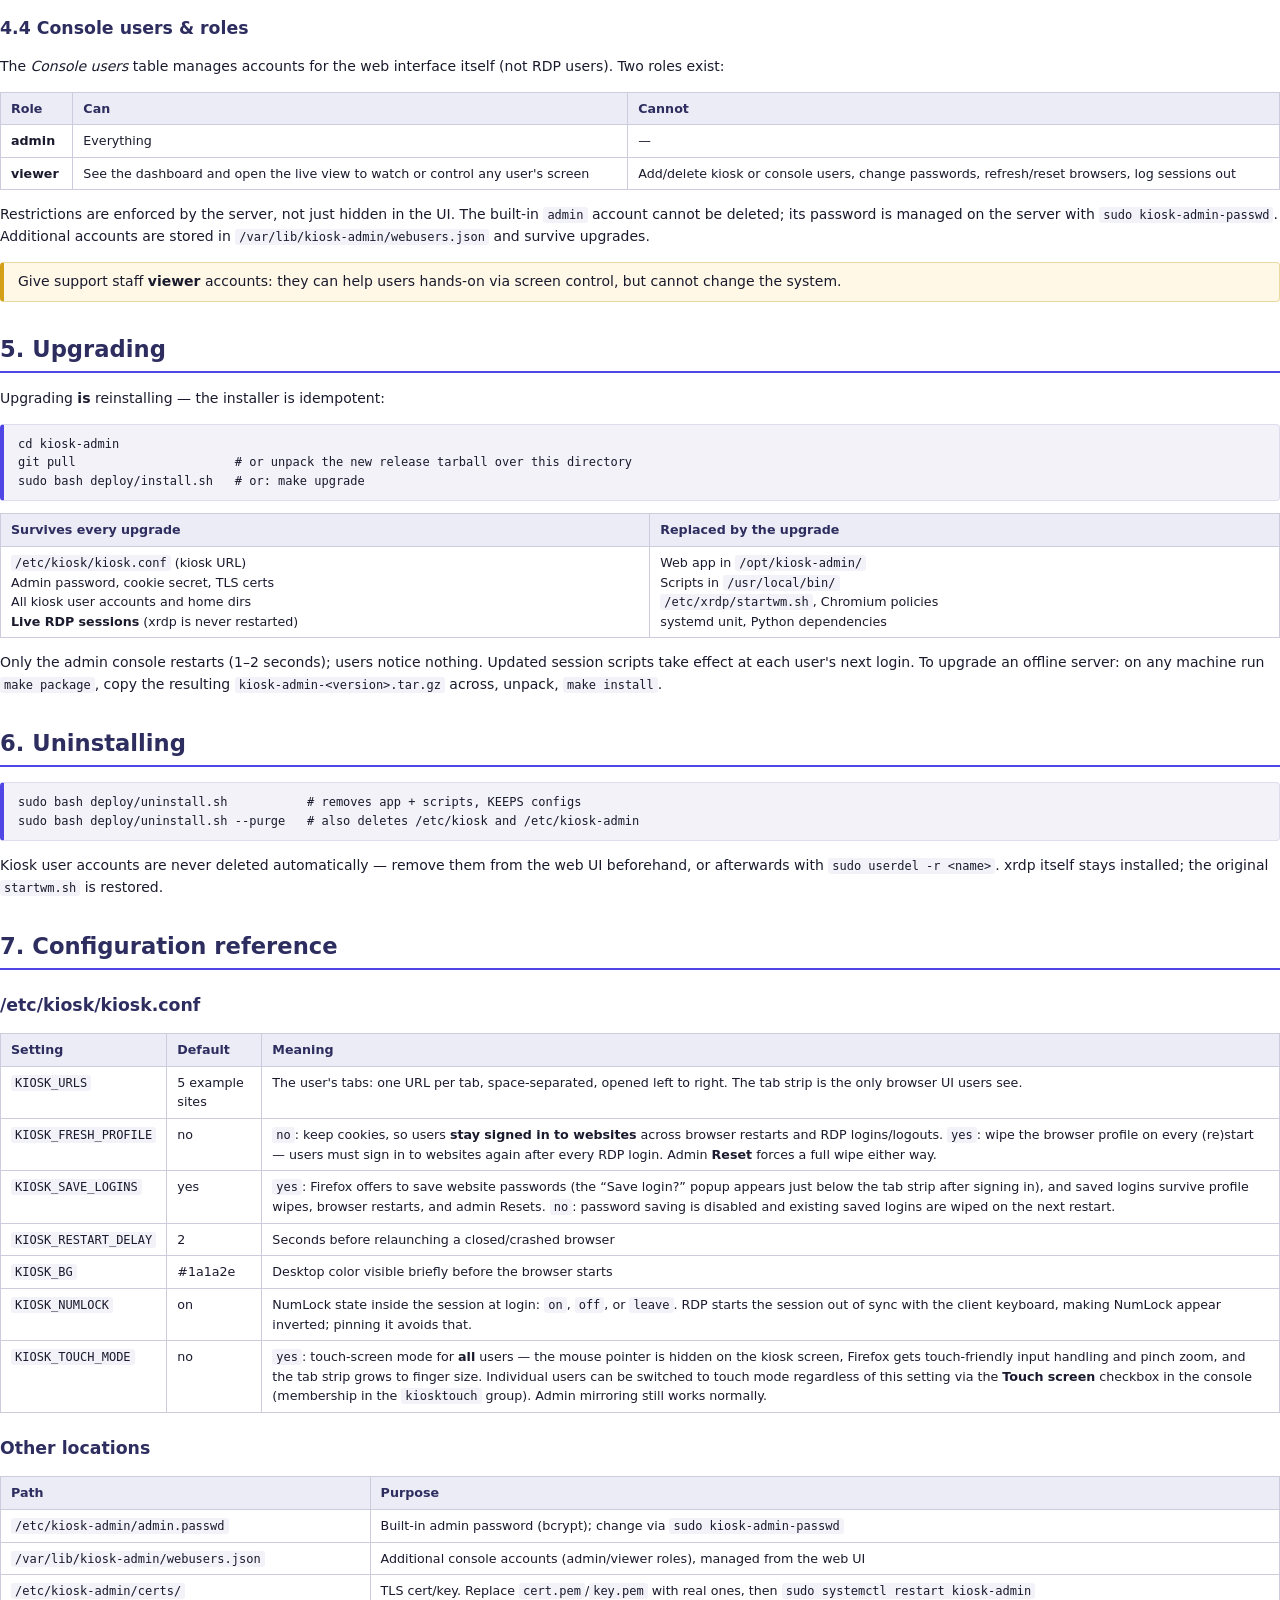
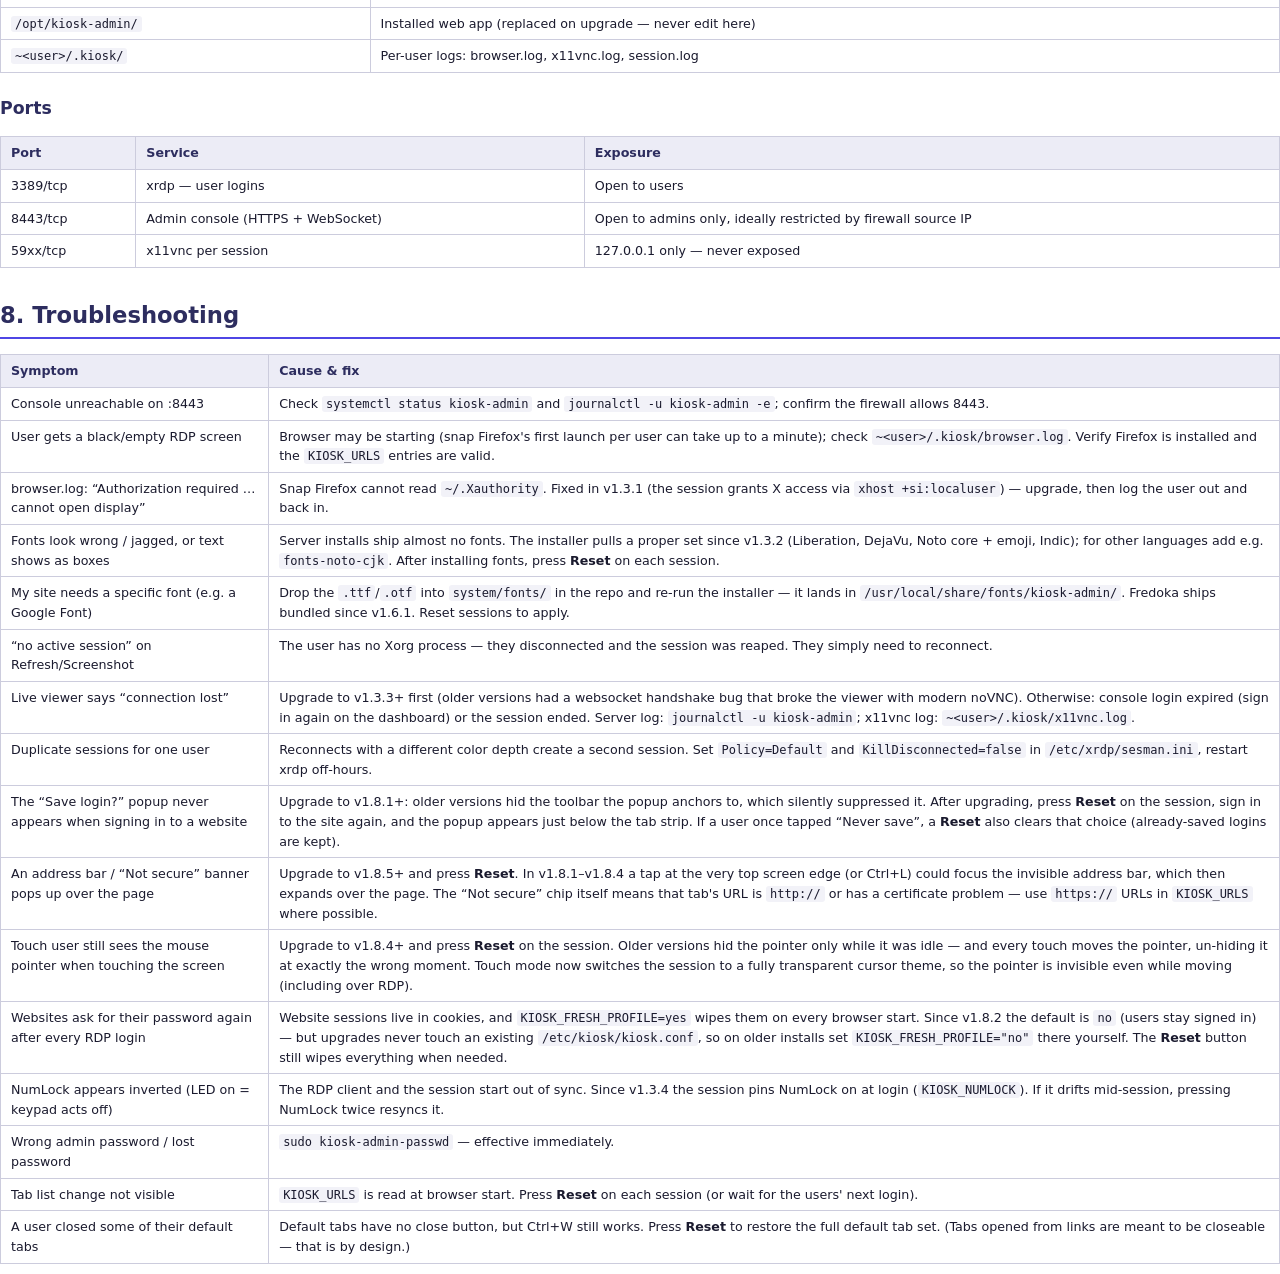
==== commit a26d4877: "Contain the focused urlbar inside the 1px nav bar Since v1.8.1 the nav bar is a live 1px strip (door" ====
--- a/docs/guide.html
+++ b/docs/guide.html
@@ -85,7 +85,7 @@
 <div class="cover">
   <h1>kiosk-admin</h1>
   <div class="sub">RDP Browser-Kiosk Server with Web Management Console<br>Installation &amp; User Guide</div>
-  <div class="meta">Version 1.8.4 &nbsp;&middot;&nbsp; July 2026</div>
+  <div class="meta">Version 1.8.5 &nbsp;&middot;&nbsp; July 2026</div>
 </div>
 
 <h1>1. What is kiosk-admin?</h1>
@@ -387,6 +387,13 @@
       the session, sign in to the site again, and the popup appears just below
       the tab strip. If a user once tapped “Never save”, a <b>Reset</b> also
       clears that choice (already-saved logins are kept).</td></tr>
+  <tr><td>An address bar / “Not secure” banner pops up over the page</td>
+      <td>Upgrade to v1.8.5+ and press <b>Reset</b>. In v1.8.1–v1.8.4 a tap at
+      the very top screen edge (or Ctrl+L) could focus the invisible address
+      bar, which then expands over the page. The “Not secure” chip itself
+      means that tab's URL is <code>http://</code> or has a certificate
+      problem — use <code>https://</code> URLs in <code>KIOSK_URLS</code>
+      where possible.</td></tr>
   <tr><td>Touch user still sees the mouse pointer when touching the screen</td>
       <td>Upgrade to v1.8.4+ and press <b>Reset</b> on the session. Older
       versions hid the pointer only while it was idle — and every touch moves
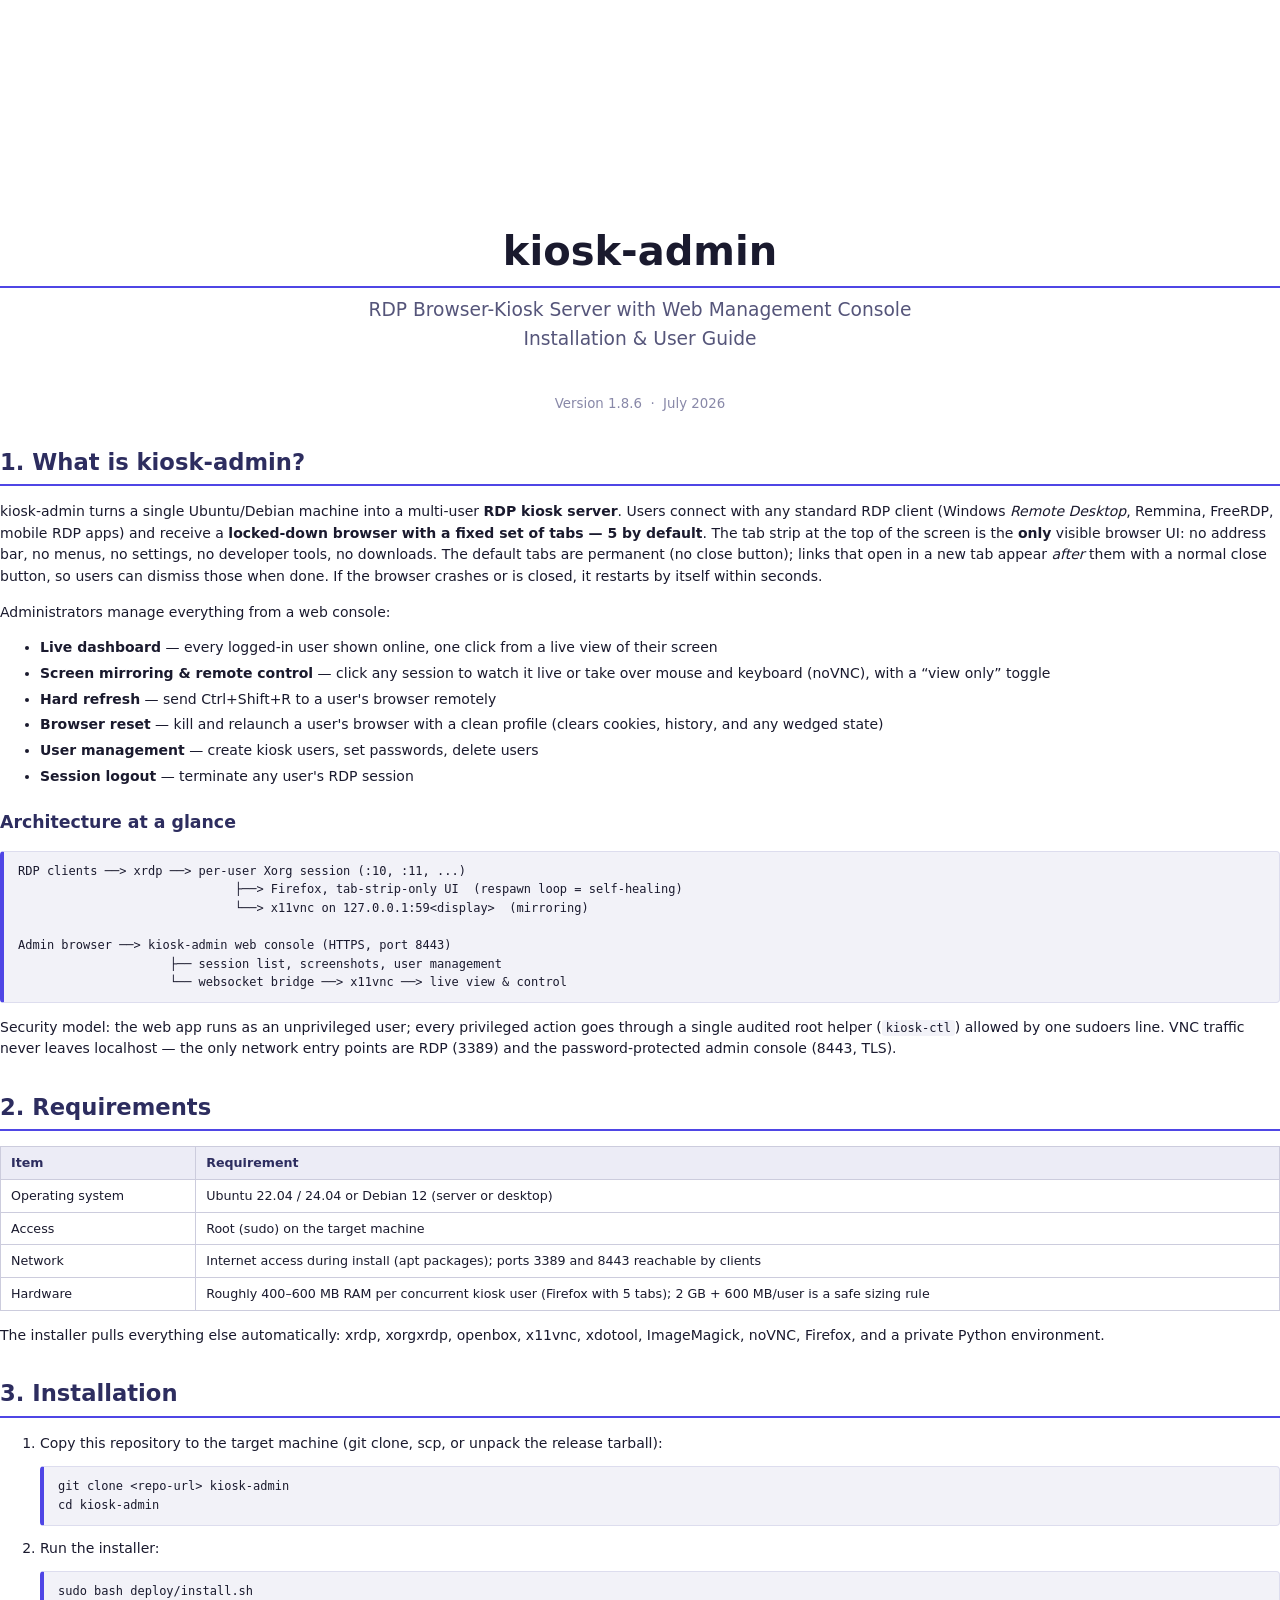
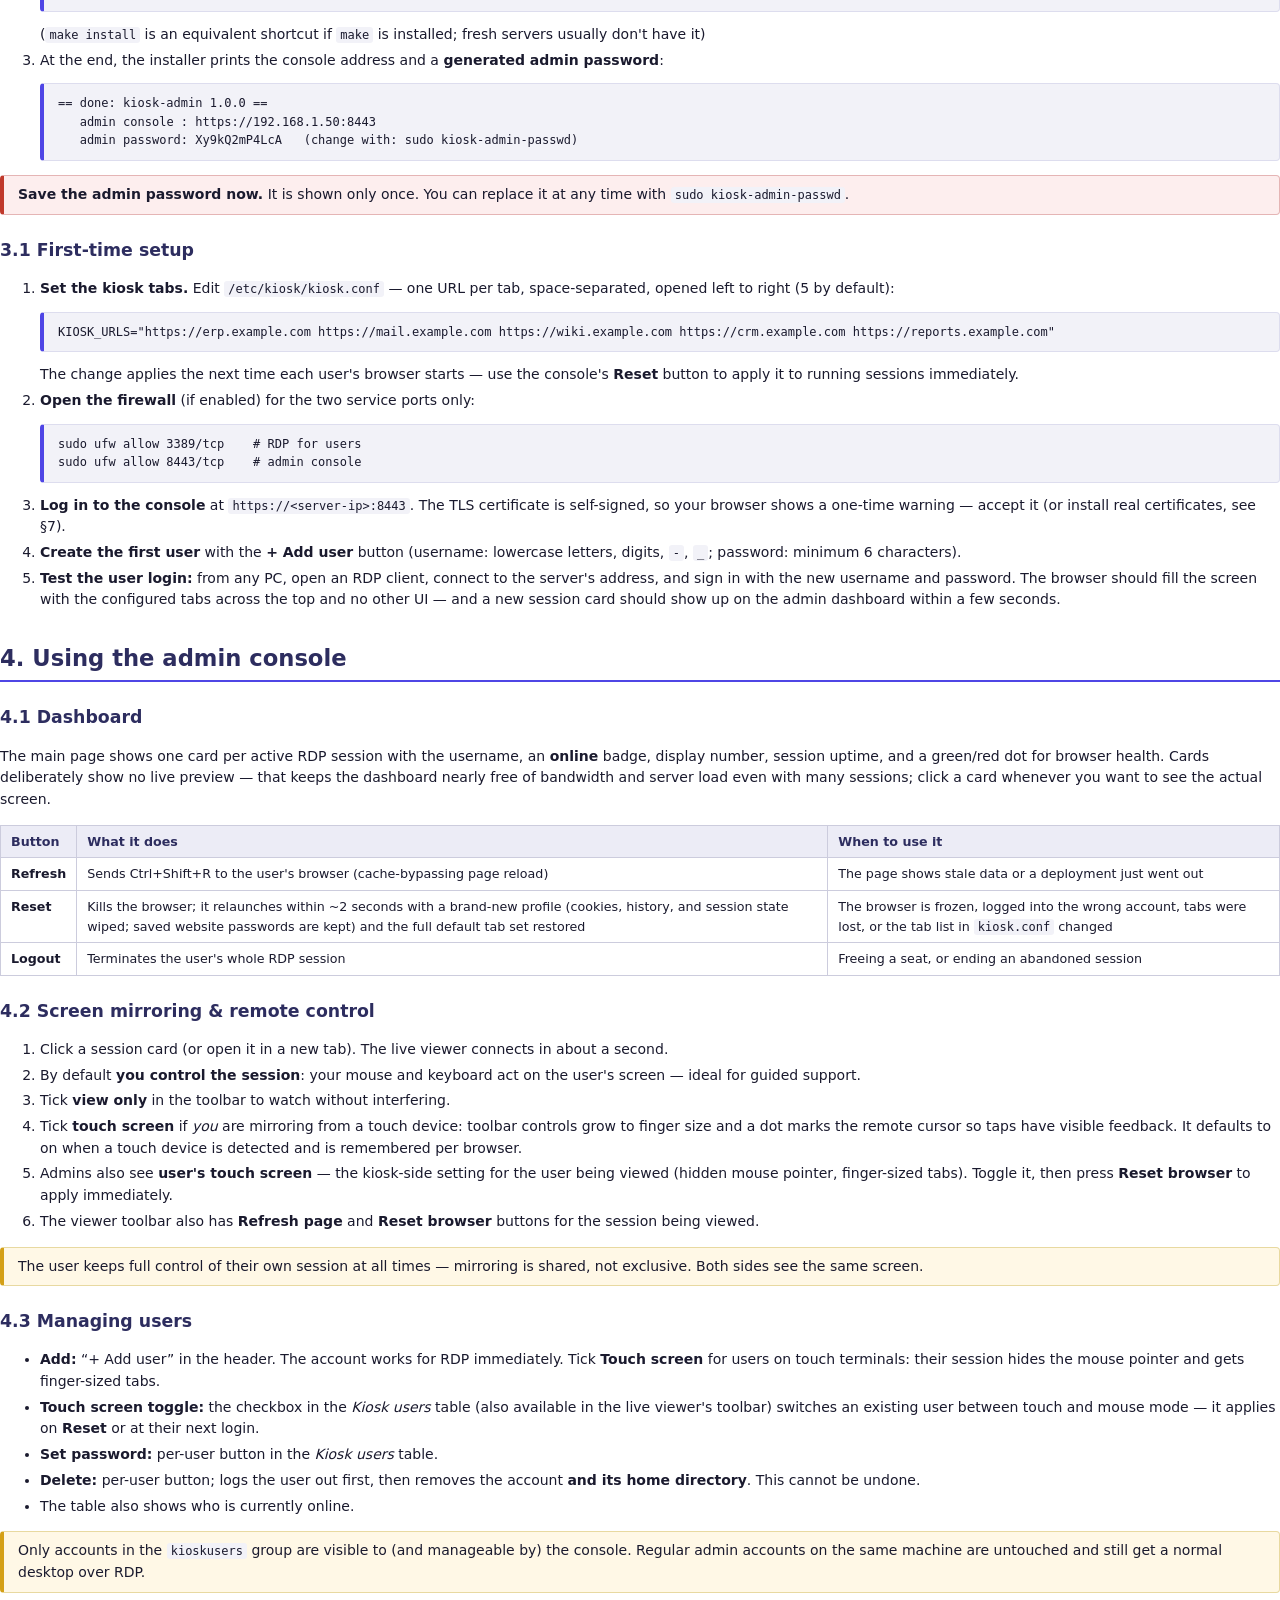
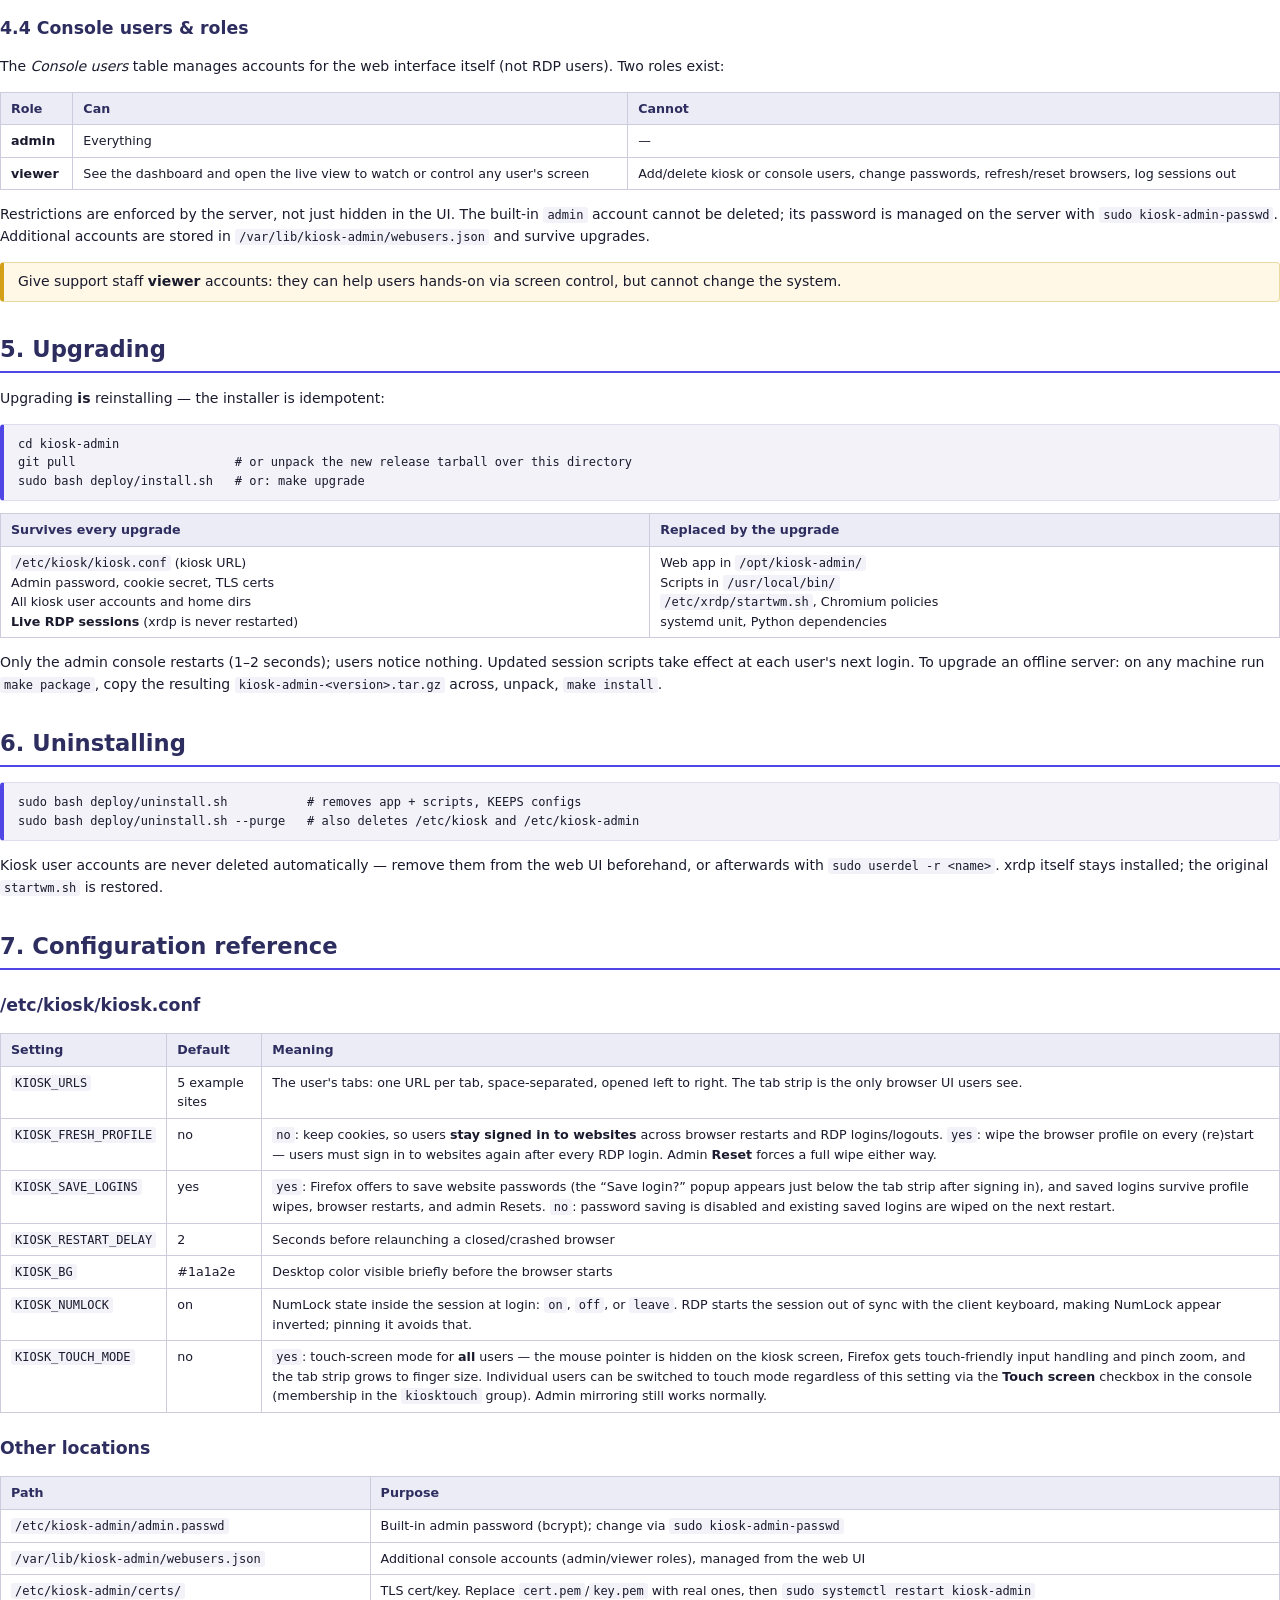
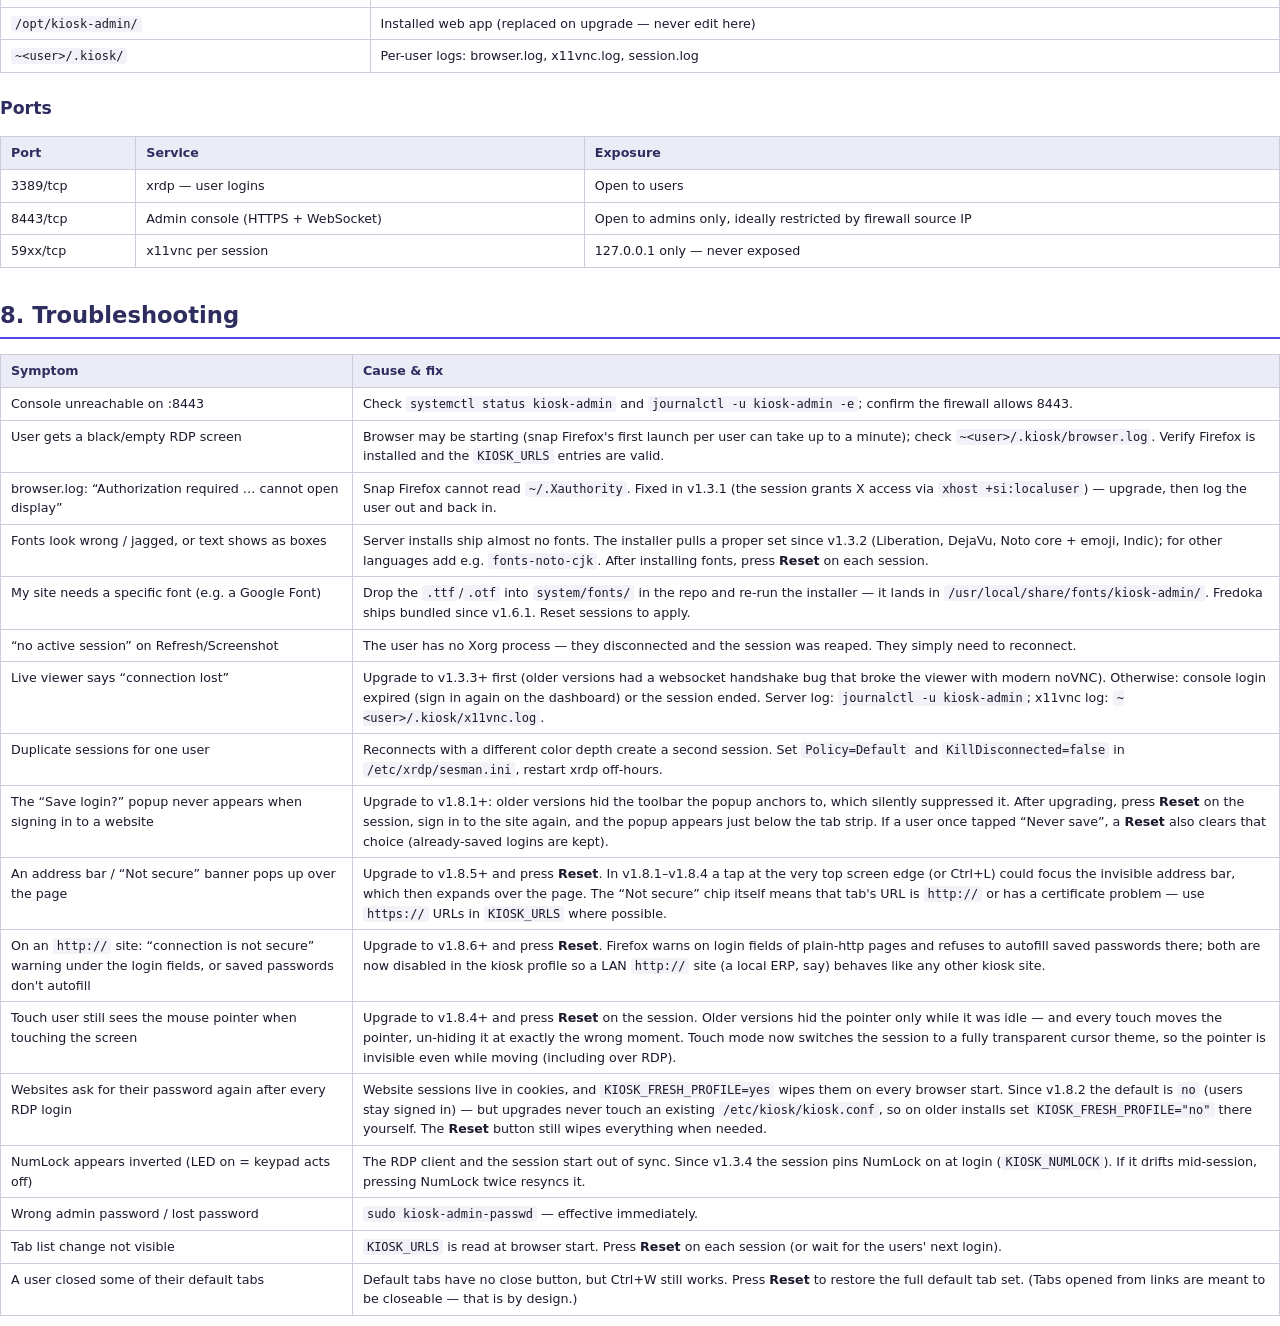
==== commit f70b9b1d: "http kiosk sites: autofill saved passwords, no insecure-field warning Firefox treats plain-http page" ====
--- a/docs/guide.html
+++ b/docs/guide.html
@@ -85,7 +85,7 @@
 <div class="cover">
   <h1>kiosk-admin</h1>
   <div class="sub">RDP Browser-Kiosk Server with Web Management Console<br>Installation &amp; User Guide</div>
-  <div class="meta">Version 1.8.5 &nbsp;&middot;&nbsp; July 2026</div>
+  <div class="meta">Version 1.8.6 &nbsp;&middot;&nbsp; July 2026</div>
 </div>
 
 <h1>1. What is kiosk-admin?</h1>
@@ -394,6 +394,13 @@
       means that tab's URL is <code>http://</code> or has a certificate
       problem — use <code>https://</code> URLs in <code>KIOSK_URLS</code>
       where possible.</td></tr>
+  <tr><td>On an <code>http://</code> site: “connection is not secure” warning
+      under the login fields, or saved passwords don't autofill</td>
+      <td>Upgrade to v1.8.6+ and press <b>Reset</b>. Firefox warns on login
+      fields of plain-http pages and refuses to autofill saved passwords
+      there; both are now disabled in the kiosk profile so a LAN
+      <code>http://</code> site (a local ERP, say) behaves like any other
+      kiosk site.</td></tr>
   <tr><td>Touch user still sees the mouse pointer when touching the screen</td>
       <td>Upgrade to v1.8.4+ and press <b>Reset</b> on the session. Older
       versions hid the pointer only while it was idle — and every touch moves
